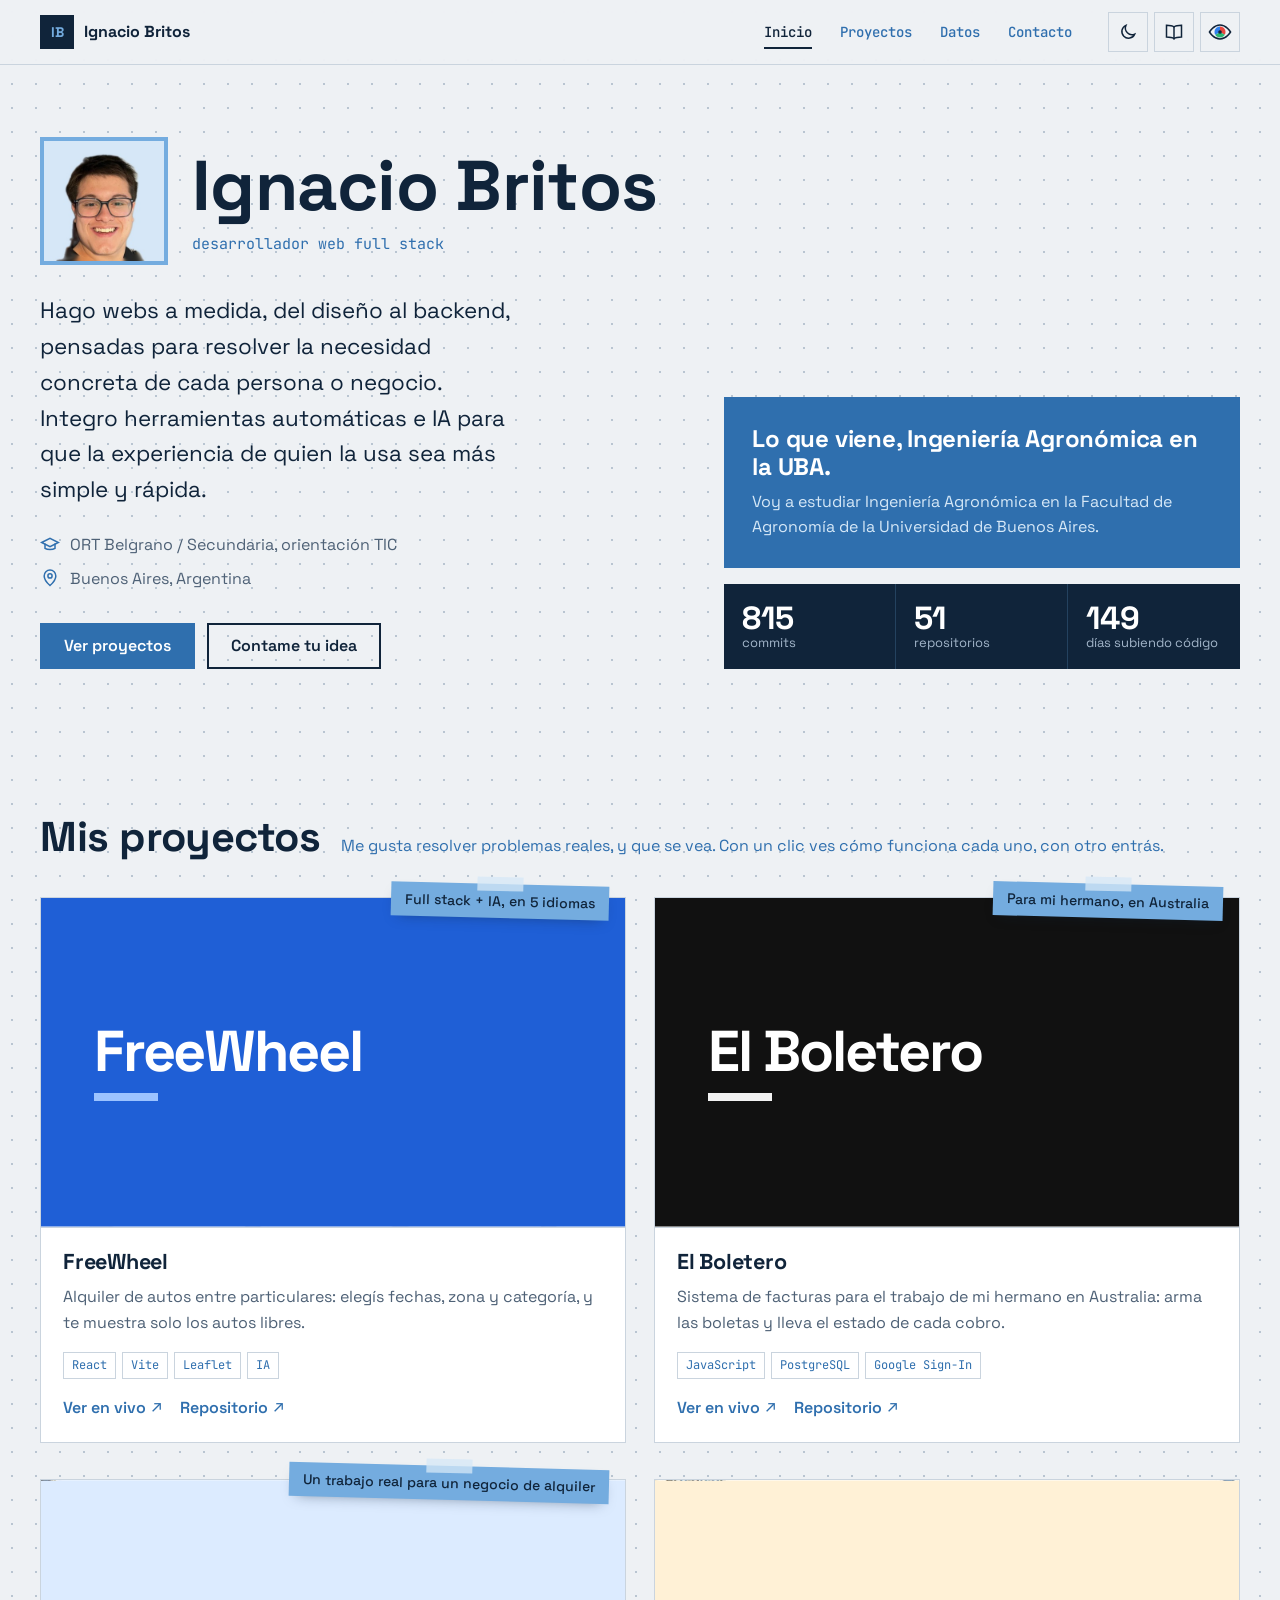
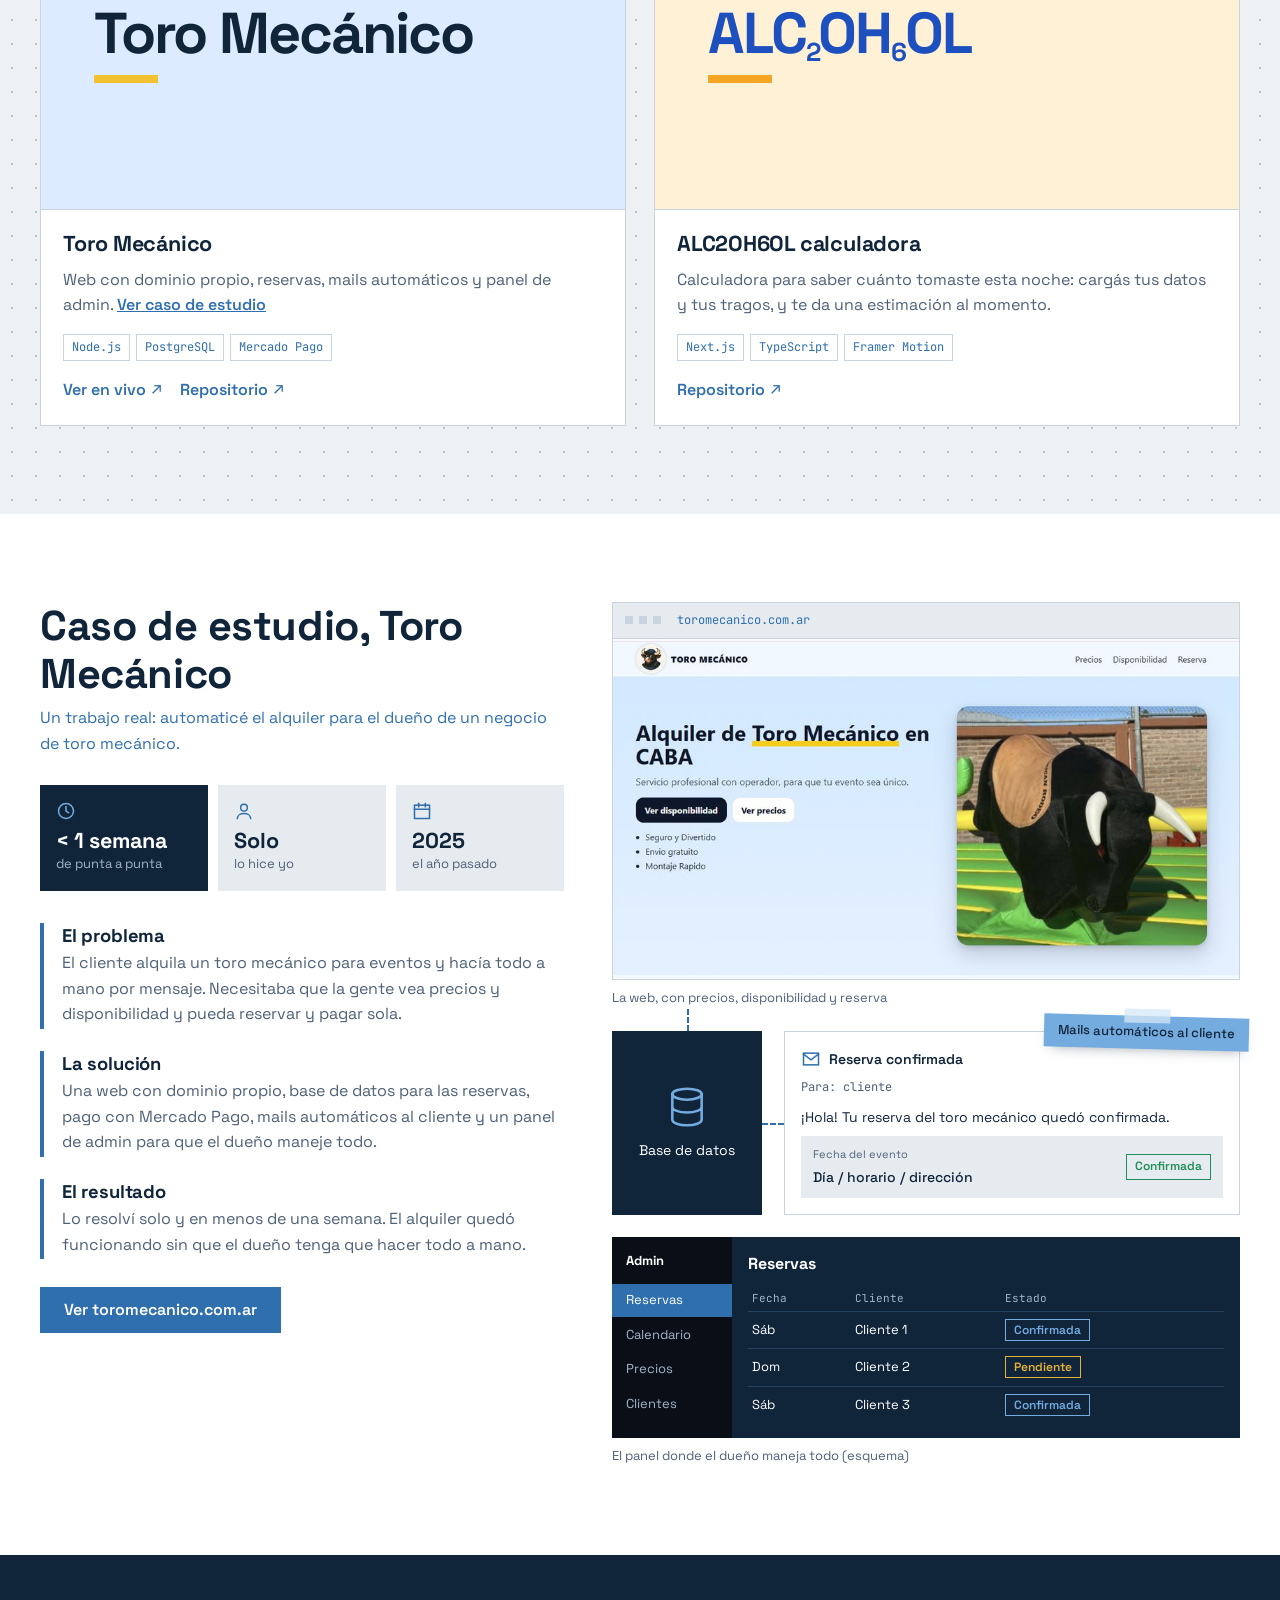
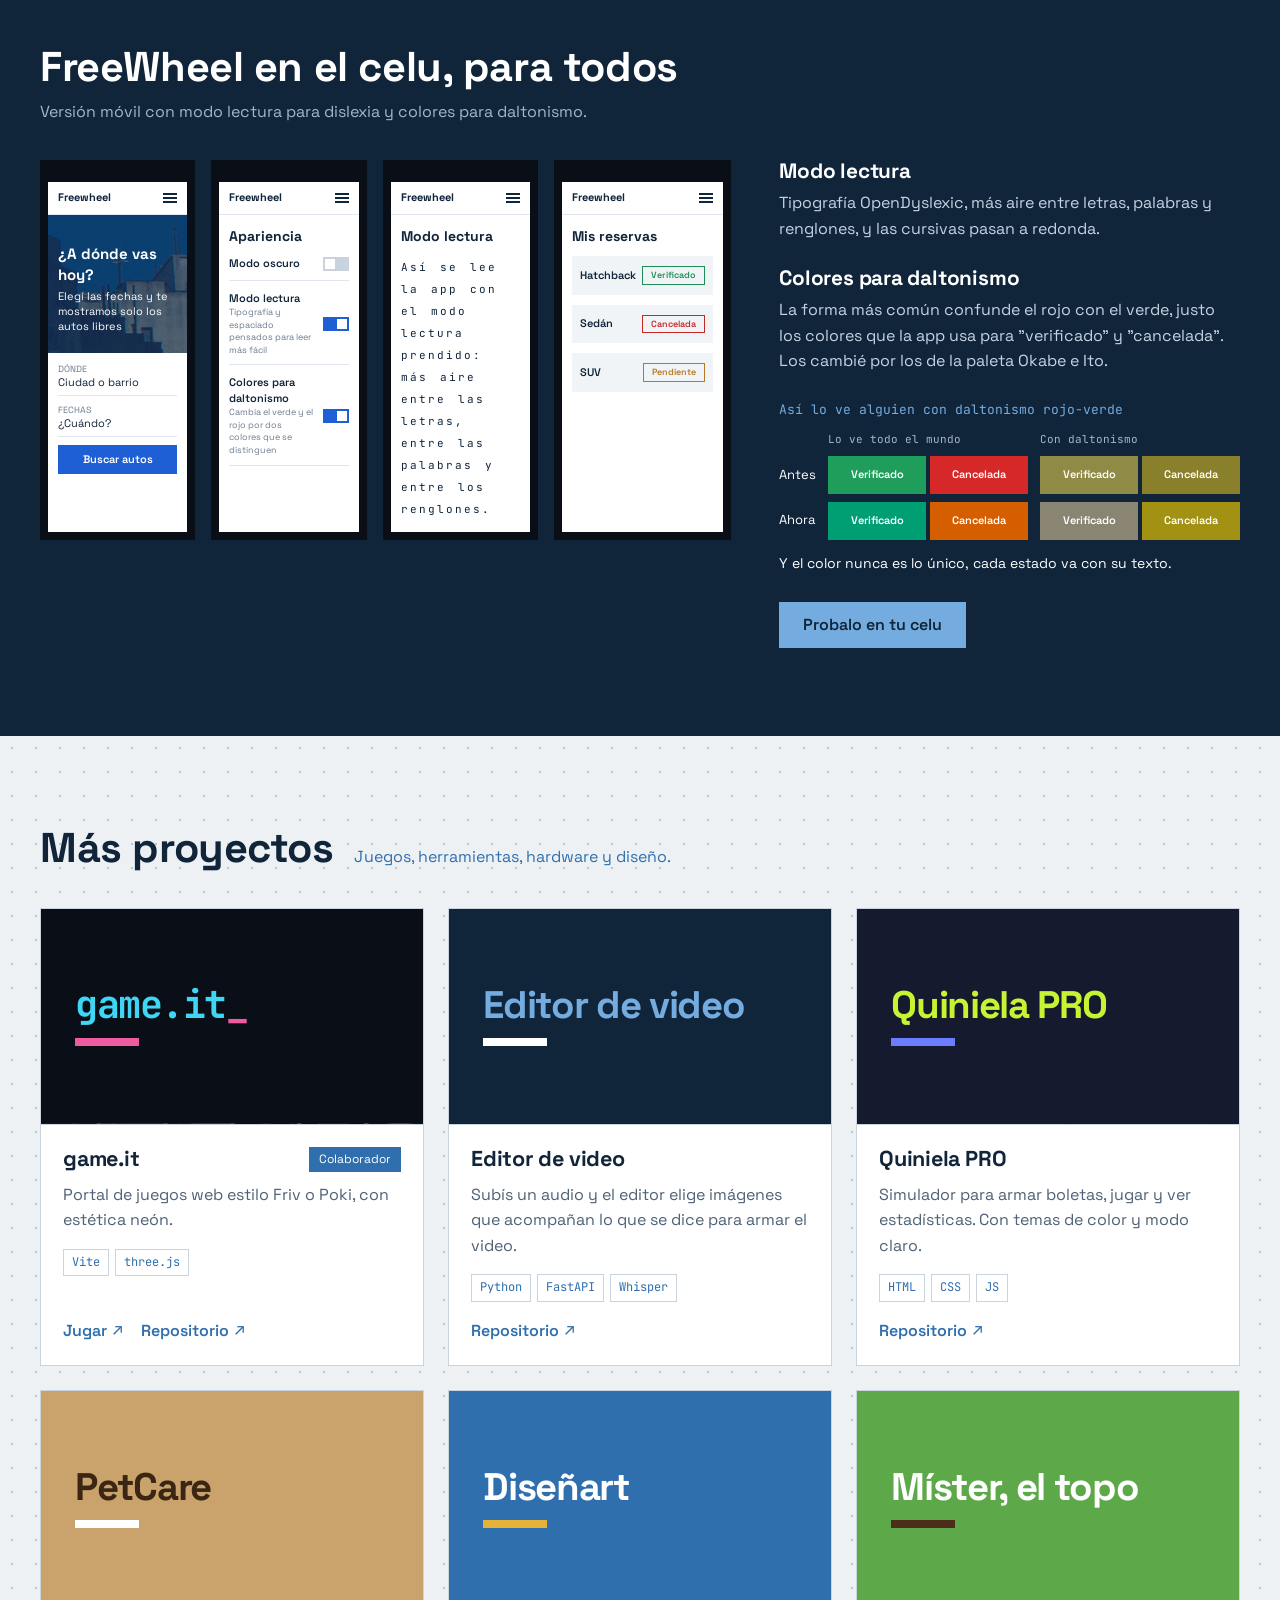
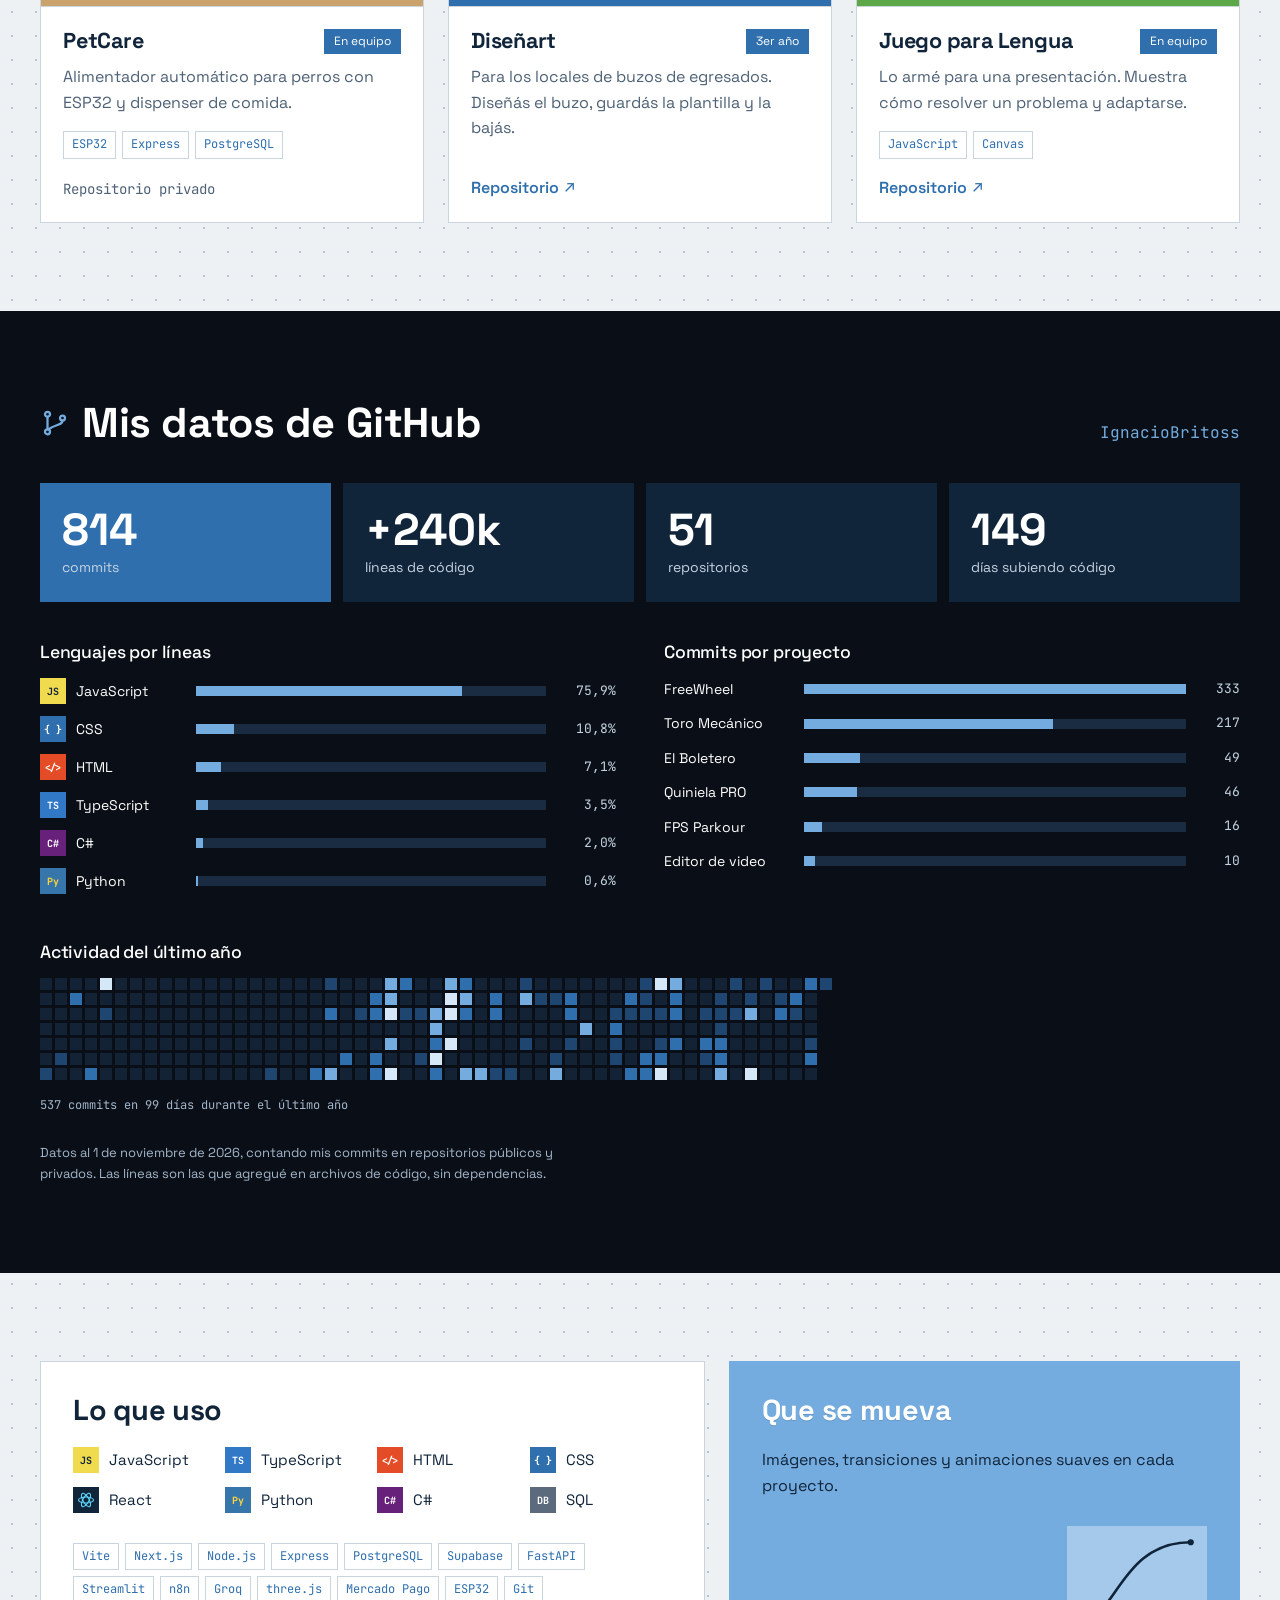
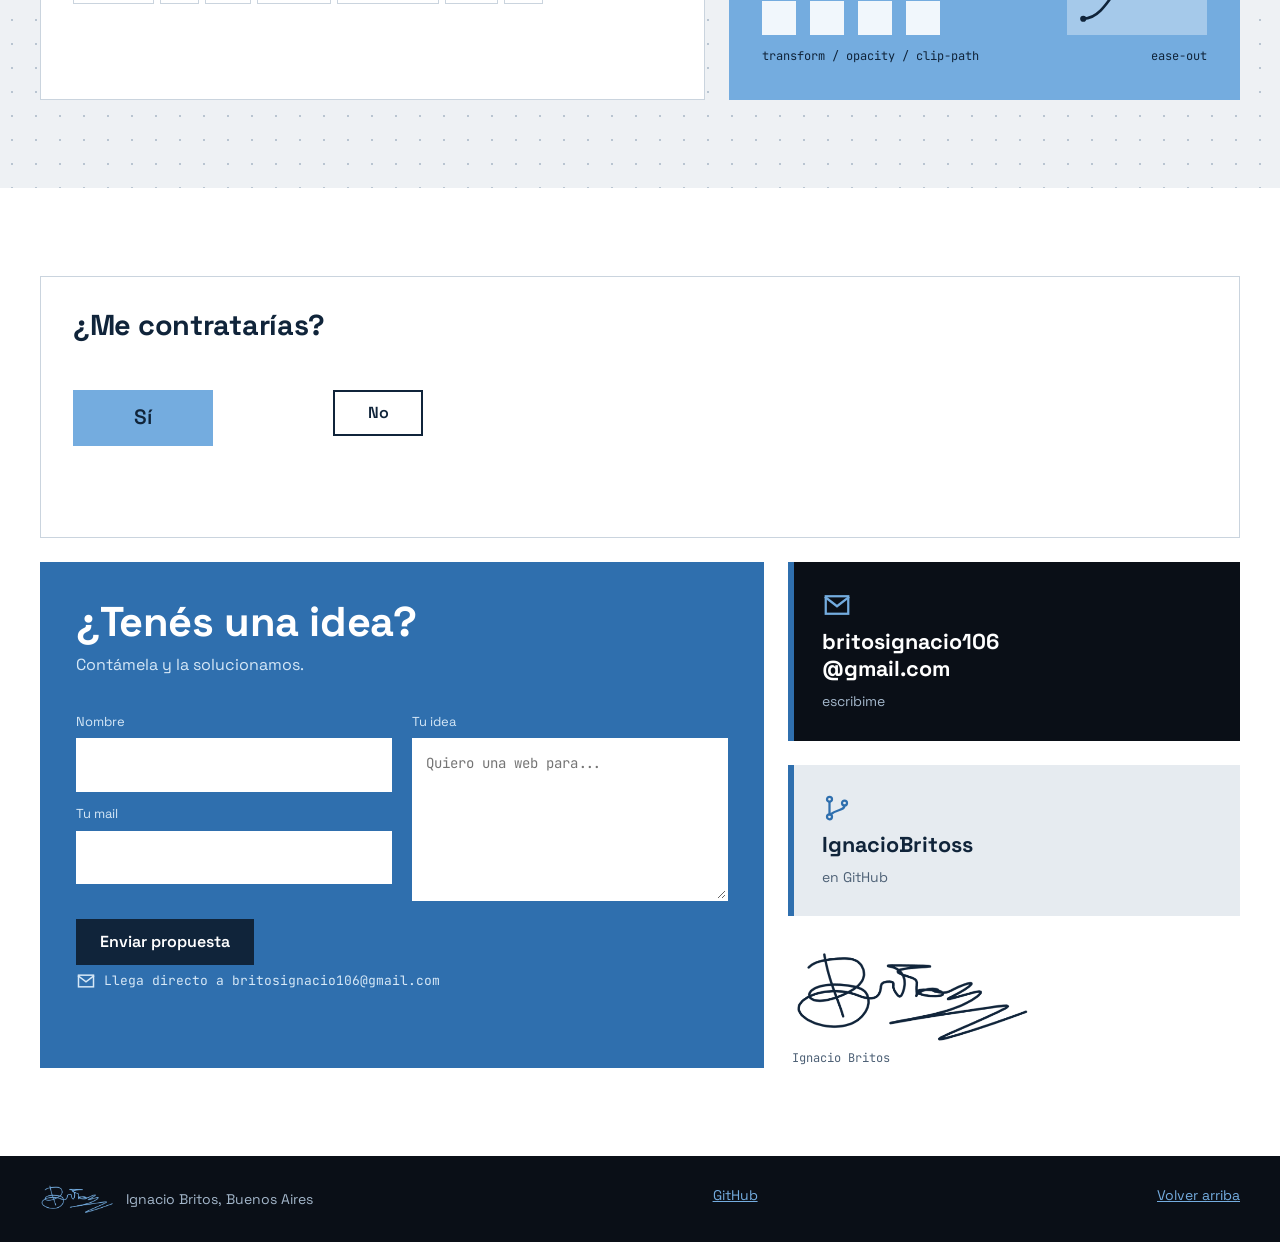
==== index.html @ fa7c519a "Proyectos con clic para ver cómo funcionan, firma, foto recortada y textos nuevos" ====
<!doctype html>
<html lang="es" class="no-js">
<head>
  <meta charset="utf-8">
  <meta name="viewport" content="width=device-width, initial-scale=1">
  <title>Ignacio Britos | Desarrollador web</title>
  <meta name="description" content="Portafolio de Ignacio Britos. Hago webs a medida, del diseño al backend, con herramientas automáticas e IA.">
  <meta name="theme-color" content="#10243A">
  <link rel="icon" href="assets/favicon.svg" type="image/svg+xml">
  <link rel="preconnect" href="https://fonts.googleapis.com">
  <link rel="preconnect" href="https://fonts.gstatic.com" crossorigin>
  <link href="https://fonts.googleapis.com/css2?family=Space+Grotesk:wght@400;500;600;700&family=JetBrains+Mono:wght@400;500;700&family=Atkinson+Hyperlegible:wght@400;700&display=swap" rel="stylesheet">
  <link rel="stylesheet" href="styles.css">
  <script>
    // Aplica las preferencias guardadas antes de pintar, así no hay parpadeo
    (function () {
      var d = document.documentElement;
      d.classList.remove('no-js');
      try {
        var p = JSON.parse(localStorage.getItem('ib-prefs') || '{}');
        if (p.theme) d.dataset.theme = p.theme;
        if (p.reading) d.dataset.reading = 'on';
        if (p.cvd) d.dataset.cvd = 'on';
      } catch (e) {}
      try {
        var reduce = window.matchMedia('(prefers-reduced-motion: reduce)').matches;
        if (!reduce && !sessionStorage.getItem('ib-intro')) d.classList.add('intro');
      } catch (e) {}
    })();
  </script>
</head>
<body>
  <!-- Pantalla de carga: solo la primera vez que se entra en la sesión -->
  <div class="loader" aria-hidden="true">
    <div class="loader__mark"><span>I</span><span>B</span></div>
    <div class="loader__bar"><i></i></div>
    <p class="loader__txt mono">cargando proyectos</p>
  </div>
  <div class="progress" aria-hidden="true"><i id="progress"></i></div>

  <a class="skip" href="#proyectos">Saltar a los proyectos</a>

  <header class="topbar">
    <div class="wrap topbar__in">
      <a class="brand" href="#inicio" aria-label="Ignacio Britos, inicio">
        <span class="brand__mark" aria-hidden="true">IB</span>
        <span class="brand__name">Ignacio Britos</span>
      </a>
      <nav class="nav" aria-label="Secciones">
        <a href="#inicio">Inicio</a>
        <a href="#proyectos">Proyectos</a>
        <a href="#datos">Datos</a>
        <a href="#contacto">Contacto</a>
      </nav>
      <div class="a11y" role="group" aria-label="Accesibilidad">
        <button class="a11y__btn" id="btn-theme" type="button" aria-pressed="false" data-tip="Modo oscuro">
          <svg class="i-moon" viewBox="0 0 24 24" aria-hidden="true"><path d="M20 14.5A8 8 0 0 1 9.5 4a8 8 0 1 0 10.5 10.5z"/></svg>
          <svg class="i-sun" viewBox="0 0 24 24" aria-hidden="true"><circle cx="12" cy="12" r="4"/><path d="M12 2v3M12 19v3M2 12h3M19 12h3M4.9 4.9l2.1 2.1M17 17l2.1 2.1M4.9 19.1L7 17M17 7l2.1-2.1"/></svg>
          <span class="sr">Modo oscuro</span>
        </button>
        <button class="a11y__btn" id="btn-reading" type="button" aria-pressed="false" data-tip="Modo lectura">
          <svg viewBox="0 0 24 24" aria-hidden="true"><path d="M12 6c-2-1.5-5-2-9-2v14c4 0 7 .5 9 2 2-1.5 5-2 9-2V4c-4 0-7 .5-9 2z"/><path d="M12 6v14"/></svg>
          <span class="sr">Modo lectura</span>
        </button>
        <button class="a11y__btn a11y__btn--cvd" id="btn-cvd" type="button" aria-pressed="false" data-tip="Colores para daltonismo">
          <svg class="i-cvd" viewBox="0 0 24 24" aria-hidden="true">
            <path class="i-cvd__eye" d="M1.5 12S5.5 5 12 5s10.5 7 10.5 7-4 7-10.5 7S1.5 12 1.5 12z"/>
            <path class="i-cvd__r" d="M12 12V6.5a5.5 5.5 0 0 1 4.76 8.25z"/>
            <path class="i-cvd__g" d="M12 12l4.76 2.75A5.5 5.5 0 0 1 7.24 14.75z"/>
            <path class="i-cvd__b" d="M12 12L7.24 14.75A5.5 5.5 0 0 1 12 6.5z"/>
            <circle class="i-cvd__pupil" cx="12" cy="12" r="1.8"/>
          </svg>
          <span class="sr">Colores para daltonismo</span>
        </button>
      </div>
      <button class="menu" id="btn-menu" type="button" aria-expanded="false" aria-controls="mobile-nav">
        <span></span><span></span><span></span><span class="sr">Menú</span>
      </button>
    </div>
    <nav class="mobile-nav" id="mobile-nav" aria-label="Secciones" hidden>
      <a href="#inicio">Inicio</a>
      <a href="#proyectos">Proyectos</a>
      <a href="#datos">Datos</a>
      <a href="#contacto">Contacto</a>
    </nav>
  </header>

  <main>
    <!-- ============ INICIO ============ -->
    <section class="hero" id="inicio">
      <div class="wrap hero__grid">
        <div class="hero__main">
          <div class="hero__id">
            <img class="hero__photo" src="assets/img/ignacio.jpg" alt="Foto de Ignacio Britos" width="300" height="300">
            <div>
              <h1 class="hero__name" data-split>Ignacio Britos</h1>
              <p class="hero__role mono">desarrollador web full stack</p>
            </div>
          </div>
          <p class="hero__lead reveal">Hago webs a medida, del diseño al backend, pensadas para resolver la necesidad concreta de cada persona o negocio. Integro herramientas automáticas e IA para que la experiencia de quien la usa sea más simple y rápida.</p>
          <ul class="hero__meta reveal">
            <li>
              <svg viewBox="0 0 24 24" aria-hidden="true"><path d="M2 9l10-5 10 5-10 5z"/><path d="M6 11v5c3 2 9 2 12 0v-5"/></svg>
              ORT Belgrano / Secundaria, orientación TIC
            </li>
            <li>
              <svg viewBox="0 0 24 24" aria-hidden="true"><path d="M12 21s-7-6.2-7-11.5A7 7 0 0 1 19 9.5C19 14.8 12 21 12 21z"/><circle cx="12" cy="9.5" r="2.5"/></svg>
              Buenos Aires, Argentina
            </li>
          </ul>
          <div class="hero__cta reveal">
            <a class="btn btn--primary" href="#proyectos">Ver proyectos</a>
            <a class="btn btn--ghost" href="#contacto">Contame tu idea</a>
          </div>
        </div>

        <aside class="hero__side">
          <div class="next reveal" data-from="right">
            <h2 class="next__title">Lo que viene, Ingeniería Agronómica en la UBA.</h2>
            <p>Voy a estudiar Ingeniería Agronómica en la Facultad de Agronomía de la Universidad de Buenos Aires.</p>
          </div>
          <div class="hero__stats reveal" data-from="right">
            <div><strong data-count="815">815</strong><span>commits</span></div>
            <div><strong data-count="51">51</strong><span>repositorios</span></div>
            <div><strong data-count="149">149</strong><span>días subiendo código</span></div>
          </div>
        </aside>
      </div>
    </section>

    <!-- ============ PROYECTOS ============ -->
    <section class="section" id="proyectos">
      <div class="wrap">
        <div class="section__head reveal">
          <h2>Mis proyectos</h2>
          <p>Me gusta resolver problemas reales, y que se vea. Con un clic ves cómo funciona cada uno, con otro entrás.</p>
        </div>

        <div class="featured" data-stagger>
          <article class="proj proj--feature reveal" style="--c-bg:#1F5FD6;--c-fg:#FFFFFF;--c-ac:#9CC3FF">
            <a class="proj__media" href="https://freewheel-5a.vercel.app" target="_blank" rel="noopener" aria-label="Abrir FreeWheel en vivo">
              <div class="proj__frame">
                <div class="proj__cover"><b class="proj__name">FreeWheel</b><i class="proj__line"></i></div>
                <img class="proj__shot" src="assets/img/freewheel.jpg" alt="" loading="lazy" width="665" height="375">
              </div>
              <div class="proj__more"><div class="proj__more-in">
                <b>Cómo funciona</b>
                <p>Una persona publica su auto y otra lo reserva, sin agencia en el medio. Tiene mapa, chat y un servicio de IA propio que ayuda a cargar el auto, revisa las fotos y transcribe notas de voz. Está en 5 idiomas.</p>
              </div></div>
            </a>
            <span class="note">Full stack + IA, en 5 idiomas</span>
            <div class="proj__body">
              <h3>FreeWheel</h3>
              <p>Alquiler de autos entre particulares: elegís fechas, zona y categoría, y te muestra solo los autos libres.</p>
              <ul class="tags"><li>React</li><li>Vite</li><li>Leaflet</li><li>IA</li></ul>
              <div class="proj__links">
                <a href="https://freewheel-5a.vercel.app" target="_blank" rel="noopener">Ver en vivo</a>
                <a href="https://github.com/IgnacioBritoss/Fw" target="_blank" rel="noopener">Repositorio</a>
              </div>
            </div>
          </article>

          <article class="proj proj--feature reveal" style="--c-bg:#111111;--c-fg:#FFFFFF;--c-ac:#F2F2F2">
            <a class="proj__media" href="https://boletero-wine.vercel.app" target="_blank" rel="noopener" aria-label="Abrir El Boletero en vivo">
              <div class="proj__frame">
                <div class="proj__cover"><b class="proj__name">El Boletero</b><i class="proj__line"></i></div>
                <img class="proj__shot" src="assets/img/el-boletero.jpg" alt="" loading="lazy" width="665" height="375">
              </div>
              <div class="proj__more"><div class="proj__more-in">
                <b>Cómo funciona</b>
                <p>Entrás con tu cuenta de Google y ves solo tus boletas. Cargás cliente, fecha y total, y el panel suma lo cobrado, lo pendiente y lo vencido. Tiene un backend propio sobre una base de datos PostgreSQL.</p>
              </div></div>
            </a>
            <span class="note">Para mi hermano, en Australia</span>
            <div class="proj__body">
              <h3>El Boletero</h3>
              <p>Sistema de facturas para el trabajo de mi hermano en Australia: arma las boletas y lleva el estado de cada cobro.</p>
              <ul class="tags"><li>JavaScript</li><li>PostgreSQL</li><li>Google Sign-In</li></ul>
              <div class="proj__links">
                <a href="https://boletero-wine.vercel.app" target="_blank" rel="noopener">Ver en vivo</a>
                <a href="https://github.com/IgnacioBritoss/boletero" target="_blank" rel="noopener">Repositorio</a>
              </div>
            </div>
          </article>

          <article class="proj proj--feature reveal" style="--c-bg:#DCEBFF;--c-fg:#10243A;--c-ac:#F2C230">
            <a class="proj__media" href="https://github.com/IgnacioBritoss/toro-mecanico" target="_blank" rel="noopener" aria-label="Abrir el repositorio del Toro Mecánico">
              <div class="proj__frame">
                <div class="proj__cover"><b class="proj__name">Toro Mecánico</b><i class="proj__line"></i></div>
                <img class="proj__shot" src="assets/img/toro-mecanico.jpg" alt="" loading="lazy" width="665" height="375">
              </div>
              <div class="proj__more"><div class="proj__more-in">
                <b>Cómo funciona</b>
                <p>El cliente ve precios y días libres, reserva y paga con Mercado Pago. Le llega un mail automático y el dueño maneja todo desde un panel con login en dos pasos.</p>
              </div></div>
            </a>
            <span class="note">Un trabajo real para un negocio de alquiler</span>
            <div class="proj__body">
              <h3>Toro Mecánico</h3>
              <p>Web con dominio propio, reservas, mails automáticos y panel de admin. <a class="link" href="#caso-toro">Ver caso de estudio</a></p>
              <ul class="tags"><li>Node.js</li><li>PostgreSQL</li><li>Mercado Pago</li></ul>
              <div class="proj__links">
                <a href="https://toromecanico.com.ar" target="_blank" rel="noopener">Ver en vivo</a>
                <a href="https://github.com/IgnacioBritoss/toro-mecanico" target="_blank" rel="noopener">Repositorio</a>
              </div>
            </div>
          </article>

          <article class="proj proj--feature reveal" style="--c-bg:#FFF1D6;--c-fg:#1E4FBF;--c-ac:#F5A524">
            <a class="proj__media" href="https://github.com/IgnacioBritoss/tp-quimica" target="_blank" rel="noopener" aria-label="Abrir el repositorio de ALC2OH6OL">
              <div class="proj__frame">
                <div class="proj__cover"><b class="proj__name">ALC<sub>2</sub>OH<sub>6</sub>OL</b><i class="proj__line"></i></div>
                <img class="proj__shot" src="assets/img/alc2oh6ol.jpg" alt="" loading="lazy" width="665" height="375">
              </div>
              <div class="proj__more"><div class="proj__more-in">
                <b>Cómo funciona</b>
                <p>Usa el modelo de Widmark que vimos en Química: suma el alcohol de cada trago, calcula el pico según peso, sexo y tipo de cuerpo, y cuánto falta para poder manejar según los límites de Argentina.</p>
              </div></div>
            </a>
            <div class="proj__body">
              <h3>ALC2OH6OL calculadora</h3>
              <p>Calculadora para saber cuánto tomaste esta noche: cargás tus datos y tus tragos, y te da una estimación al momento.</p>
              <ul class="tags"><li>Next.js</li><li>TypeScript</li><li>Framer Motion</li></ul>
              <div class="proj__links">
                <a href="https://github.com/IgnacioBritoss/tp-quimica" target="_blank" rel="noopener">Repositorio</a>
              </div>
            </div>
          </article>
        </div>
      </div>
    </section>

    <!-- ============ CASO DE ESTUDIO ============ -->
    <section class="section section--white" id="caso-toro">
      <div class="wrap">
        <div class="case">
          <div class="case__text">
            <h2 class="reveal">Caso de estudio, Toro Mecánico</h2>
            <p class="case__sub reveal">Un trabajo real: automaticé el alquiler para el dueño de un negocio de toro mecánico.</p>
            <div class="case__facts" data-stagger>
              <div class="fact fact--dark reveal">
                <svg viewBox="0 0 24 24" aria-hidden="true"><circle cx="12" cy="12" r="9"/><path d="M12 7v5l3 2"/></svg>
                <strong>&lt; 1 semana</strong><span>de punta a punta</span>
              </div>
              <div class="fact reveal">
                <svg viewBox="0 0 24 24" aria-hidden="true"><circle cx="12" cy="8" r="4"/><path d="M4 21c0-4 4-6 8-6s8 2 8 6"/></svg>
                <strong>Solo</strong><span>lo hice yo</span>
              </div>
              <div class="fact reveal">
                <svg viewBox="0 0 24 24" aria-hidden="true"><rect x="3" y="5" width="18" height="16"/><path d="M3 10h18M8 3v4M16 3v4"/></svg>
                <strong>2025</strong><span>el año pasado</span>
              </div>
            </div>
            <ol class="steps" data-stagger>
              <li class="reveal"><h3>El problema</h3><p>El cliente alquila un toro mecánico para eventos y hacía todo a mano por mensaje. Necesitaba que la gente vea precios y disponibilidad y pueda reservar y pagar sola.</p></li>
              <li class="reveal"><h3>La solución</h3><p>Una web con dominio propio, base de datos para las reservas, pago con Mercado Pago, mails automáticos al cliente y un panel de admin para que el dueño maneje todo.</p></li>
              <li class="reveal"><h3>El resultado</h3><p>Lo resolví solo y en menos de una semana. El alquiler quedó funcionando sin que el dueño tenga que hacer todo a mano.</p></li>
            </ol>
            <a class="btn btn--primary case__cta reveal" href="https://toromecanico.com.ar" target="_blank" rel="noopener">Ver toromecanico.com.ar</a>
          </div>

          <div class="flow" aria-label="Cómo funciona el sistema">
            <figure class="flow__web reveal" data-from="right">
              <div class="browser">
                <div class="browser__bar"><i></i><i></i><i></i><span class="mono">toromecanico.com.ar</span></div>
                <img src="assets/img/toro-web.jpg" alt="Web del Toro Mecánico con precios, disponibilidad y reserva" loading="lazy" width="896" height="487">
              </div>
              <figcaption>La web, con precios, disponibilidad y reserva</figcaption>
            </figure>

            <div class="flow__row reveal" data-from="right">
              <div class="flow__db">
                <svg viewBox="0 0 24 24" aria-hidden="true"><ellipse cx="12" cy="5" rx="8" ry="3"/><path d="M4 5v14c0 1.7 3.6 3 8 3s8-1.3 8-3V5M4 12c0 1.7 3.6 3 8 3s8-1.3 8-3"/></svg>
                <span>Base de datos</span>
              </div>
              <div class="flow__mail">
                <div class="mail__head">
                  <svg viewBox="0 0 24 24" aria-hidden="true"><rect x="3" y="5" width="18" height="14"/><path d="M3 6l9 7 9-7"/></svg>
                  Reserva confirmada
                </div>
                <p class="mono mail__to">Para: cliente</p>
                <p>¡Hola! Tu reserva del toro mecánico quedó confirmada.</p>
                <div class="mail__box"><span>Fecha del evento</span><b>Día / horario / dirección</b><em class="status status--ok">Confirmada</em></div>
                <span class="note note--sm">Mails automáticos al cliente</span>
              </div>
            </div>

            <figure class="admin reveal" data-from="right">
              <div class="admin__side">
                <b>Admin</b>
                <span class="is-active">Reservas</span><span>Calendario</span><span>Precios</span><span>Clientes</span>
              </div>
              <div class="admin__main">
                <b>Reservas</b>
                <table>
                  <thead><tr><th>Fecha</th><th>Cliente</th><th>Estado</th></tr></thead>
                  <tbody>
                    <tr><td>Sáb</td><td>Cliente 1</td><td><em class="status status--ok">Confirmada</em></td></tr>
                    <tr><td>Dom</td><td>Cliente 2</td><td><em class="status status--wait">Pendiente</em></td></tr>
                    <tr><td>Sáb</td><td>Cliente 3</td><td><em class="status status--ok">Confirmada</em></td></tr>
                  </tbody>
                </table>
              </div>
              <figcaption>El panel donde el dueño maneja todo (esquema)</figcaption>
            </figure>
          </div>
        </div>
      </div>
    </section>

    <!-- ============ FREEWHEEL EN EL CELU ============ -->
    <section class="section section--navy" id="freewheel-movil">
      <div class="wrap">
        <div class="section__head section__head--light reveal">
          <h2>FreeWheel en el celu, para todos</h2>
          <p>Versión móvil con modo lectura para dislexia y colores para daltonismo.</p>
        </div>
        <div class="mobile">
          <div class="phones" data-stagger>
            <div class="phone reveal">
              <div class="phone__bar"><b>Freewheel</b><i></i></div>
              <div class="phone__hero" style="background-image:url(assets/img/freewheel-hero.jpg)">
                <b>¿A dónde vas hoy?</b><span>Elegí las fechas y te mostramos solo los autos libres</span>
              </div>
              <div class="phone__form">
                <label>Dónde<span>Ciudad o barrio</span></label>
                <label>Fechas<span>¿Cuándo?</span></label>
                <div class="phone__btn">Buscar autos</div>
              </div>
            </div>
            <div class="phone reveal">
              <div class="phone__bar"><b>Freewheel</b><i></i></div>
              <div class="phone__pad">
                <b class="phone__h">Apariencia</b>
                <div class="toggle-row"><span>Modo oscuro</span><i class="sw"></i></div>
                <div class="toggle-row"><span>Modo lectura<small>Tipografía y espaciado pensados para leer más fácil</small></span><i class="sw sw--on"></i></div>
                <div class="toggle-row"><span>Colores para daltonismo<small>Cambia el verde y el rojo por dos colores que se distinguen</small></span><i class="sw sw--on"></i></div>
              </div>
            </div>
            <div class="phone phone--read reveal">
              <div class="phone__bar"><b>Freewheel</b><i></i></div>
              <div class="phone__pad">
                <b class="phone__h">Modo lectura</b>
                <p>Así se lee la app con el modo lectura prendido: más aire entre las letras, entre las palabras y entre los renglones.</p>
              </div>
            </div>
            <div class="phone reveal">
              <div class="phone__bar"><b>Freewheel</b><i></i></div>
              <div class="phone__pad">
                <b class="phone__h">Mis reservas</b>
                <div class="res"><span>Hatchback</span><em class="status status--ok">Verificado</em></div>
                <div class="res"><span>Sedán</span><em class="status status--bad">Cancelada</em></div>
                <div class="res"><span>SUV</span><em class="status status--wait">Pendiente</em></div>
              </div>
            </div>
          </div>

          <div class="mobile__text reveal" data-from="right">
            <h3>Modo lectura</h3>
            <p>Tipografía OpenDyslexic, más aire entre letras, palabras y renglones, y las cursivas pasan a redonda.</p>
            <h3>Colores para daltonismo</h3>
            <p>La forma más común confunde el rojo con el verde, justo los colores que la app usa para "verificado" y "cancelada". Los cambié por los de la paleta Okabe e Ito.</p>

            <div class="cvd" aria-label="Comparación de colores">
              <p class="mono cvd__cap">Así lo ve alguien con daltonismo rojo-verde</p>
              <div class="cvd__grid">
                <span></span><span class="mono">Lo ve todo el mundo</span><span class="mono">Con daltonismo</span>
                <span>Antes</span>
                <div class="cvd__pair"><i style="background:#1E9E5A">Verificado</i><i style="background:#D62828">Cancelada</i></div>
                <div class="cvd__pair"><i style="background:#8F8A45">Verificado</i><i style="background:#8A7F2A">Cancelada</i></div>
                <span>Ahora</span>
                <div class="cvd__pair"><i style="background:#009E73">Verificado</i><i style="background:#D55E00">Cancelada</i></div>
                <div class="cvd__pair"><i style="background:#8A8573">Verificado</i><i style="background:#A39114">Cancelada</i></div>
              </div>
              <p class="cvd__foot">Y el color nunca es lo único, cada estado va con su texto.</p>
            </div>
            <a class="btn btn--sky" href="https://freewheel-5a.vercel.app" target="_blank" rel="noopener">Probalo en tu celu</a>
          </div>
        </div>
      </div>
    </section>

    <!-- ============ MÁS PROYECTOS ============ -->
    <section class="section" id="mas-proyectos">
      <div class="wrap">
        <div class="section__head reveal">
          <h2>Más proyectos</h2>
          <p>Juegos, herramientas, hardware y diseño.</p>
        </div>
        <div class="more" data-stagger>
          <article class="proj reveal" style="--c-bg:#0A0F17;--c-fg:#3FD5F5;--c-ac:#F05AA0">
            <a class="proj__media" href="https://game-it-63r9.onrender.com" target="_blank" rel="noopener" aria-label="Abrir game.it">
              <div class="proj__frame">
                <div class="proj__cover proj__cover--mono"><b class="proj__name">game.it<span class="caret">_</span></b><i class="proj__line"></i></div>
                <img class="proj__shot" src="assets/img/game-it.jpg" alt="" loading="lazy" width="1000" height="562">
              </div>
              <div class="proj__more"><div class="proj__more-in">
                <b>Cómo funciona</b>
                <p>Más de 70 juegos livianos con estética neón, desafíos nuevos cada día y modo online con un servidor propio.</p>
              </div></div>
            </a>
            <div class="proj__body">
              <div class="proj__title"><h3>game.it</h3><span class="badge">Colaborador</span></div>
              <p>Portal de juegos web estilo Friv o Poki, con estética neón.</p>
              <ul class="tags"><li>Vite</li><li>three.js</li></ul>
              <div class="proj__links">
                <a href="https://game-it-63r9.onrender.com" target="_blank" rel="noopener">Jugar</a>
                <a href="https://github.com/emitejadaa/game.it" target="_blank" rel="noopener">Repositorio</a>
              </div>
            </div>
          </article>

          <article class="proj reveal" style="--c-bg:#10243A;--c-fg:#74ACDF;--c-ac:#FFFFFF">
            <a class="proj__media" href="https://github.com/IgnacioBritoss/editordevideo" target="_blank" rel="noopener" aria-label="Abrir el repositorio del Editor de video">
              <div class="proj__frame">
                <div class="proj__cover"><b class="proj__name">Editor de video</b><i class="proj__line"></i></div>
                <div class="proj__shot proj__shot--draw editor" aria-hidden="true">
                  <span class="mono">audio.mp3</span>
                  <div class="editor__wave"></div>
                  <div class="editor__imgs"><i></i><i></i><i></i><i></i><i></i></div>
                  <div class="editor__foot"><b>Generar video</b><span class="mono">00:42 / 01:30</span></div>
                </div>
              </div>
              <div class="proj__more"><div class="proj__more-in">
                <b>Cómo funciona</b>
                <p>Whisper transcribe el audio, se sacan las palabras clave de cada frase, se busca una imagen para cada una y MoviePy arma el video sincronizado.</p>
              </div></div>
            </a>
            <div class="proj__body">
              <div class="proj__title"><h3>Editor de video</h3></div>
              <p>Subís un audio y el editor elige imágenes que acompañan lo que se dice para armar el video.</p>
              <ul class="tags"><li>Python</li><li>FastAPI</li><li>Whisper</li></ul>
              <div class="proj__links">
                <a href="https://github.com/IgnacioBritoss/editordevideo" target="_blank" rel="noopener">Repositorio</a>
              </div>
            </div>
          </article>

          <article class="proj reveal" style="--c-bg:#151A2E;--c-fg:#C6F432;--c-ac:#6C7CFF">
            <a class="proj__media" href="https://github.com/IgnacioBritoss/tp1-front-ivo-2026" target="_blank" rel="noopener" aria-label="Abrir el repositorio de Quiniela PRO">
              <div class="proj__frame">
                <div class="proj__cover"><b class="proj__name">Quiniela PRO</b><i class="proj__line"></i></div>
                <img class="proj__shot" src="assets/img/quiniela-pro.jpg" alt="" loading="lazy" width="661" height="378">
              </div>
              <div class="proj__more"><div class="proj__more-in">
                <b>Cómo funciona</b>
                <p>Armás la boleta con tus números, simulás el sorteo y ves cuántas veces salió cada número. Podés cambiar el tema de color o pasar a modo claro.</p>
              </div></div>
            </a>
            <div class="proj__body">
              <div class="proj__title"><h3>Quiniela PRO</h3></div>
              <p>Simulador para armar boletas, jugar y ver estadísticas. Con temas de color y modo claro.</p>
              <ul class="tags"><li>HTML</li><li>CSS</li><li>JS</li></ul>
              <div class="proj__links">
                <a href="https://github.com/IgnacioBritoss/tp1-front-ivo-2026" target="_blank" rel="noopener">Repositorio</a>
              </div>
            </div>
          </article>

          <article class="proj proj--private reveal" style="--c-bg:#C9A36B;--c-fg:#3B2614;--c-ac:#FFFFFF">
            <div class="proj__media" tabindex="0" aria-label="PetCare, ver cómo funciona">
              <div class="proj__frame">
                <div class="proj__cover"><b class="proj__name">PetCare</b><i class="proj__line"></i></div>
                <img class="proj__shot" src="assets/img/petcare.jpg" alt="" loading="lazy" width="661" height="378">
              </div>
              <div class="proj__more"><div class="proj__more-in">
                <b>Cómo funciona</b>
                <p>Una API guarda las mascotas, los horarios y los planes de comida. El ESP32 consulta los horarios y activa el dispenser, con la ración calculada según el perro.</p>
              </div></div>
            </div>
            <div class="proj__body">
              <div class="proj__title"><h3>PetCare</h3><span class="badge">En equipo</span></div>
              <p>Alimentador automático para perros con ESP32 y dispenser de comida.</p>
              <ul class="tags"><li>ESP32</li><li>Express</li><li>PostgreSQL</li></ul>
              <div class="proj__links">
                <span class="proj__private">Repositorio privado</span>
              </div>
            </div>
          </article>

          <article class="proj reveal" style="--c-bg:#2F6FAE;--c-fg:#FFFFFF;--c-ac:#E6B33A">
            <a class="proj__media" href="https://github.com/IgnacioBritoss/dise-art-tic" target="_blank" rel="noopener" aria-label="Abrir el repositorio de Diseñart">
              <div class="proj__frame">
                <div class="proj__cover"><b class="proj__name">Diseñart</b><i class="proj__line"></i></div>
                <div class="proj__shot proj__shot--draw disenart" aria-hidden="true">
                  <div class="disenart__top"><b>Diseñart</b><span>Buzos de egresados</span></div>
                  <div class="disenart__body">
                    <div class="disenart__swatches"><i style="background:#2F6FAE"></i><i style="background:#10243A"></i><i style="background:#C0392B"></i><i style="background:#2E8B57"></i><i style="background:#E6B33A"></i></div>
                    <svg class="disenart__hoodie" viewBox="0 0 120 110"><path d="M40 8c4 10 36 10 40 0l24 12 14 40-16 6-6-18v62H24V48l-6 18-16-6L16 20z"/><text x="60" y="58" text-anchor="middle">PROMO</text><text x="60" y="74" text-anchor="middle" class="y">2026</text></svg>
                    <div class="disenart__actions"><b>Guardar plantilla</b><span>Descargar</span><small>Frente</small><small>Espalda</small><small>Mangas</small></div>
                  </div>
                </div>
              </div>
              <div class="proj__more"><div class="proj__more-in">
                <b>Cómo funciona</b>
                <p>Elegís colores para cada parte del buzo, le ponés el texto de tu promo, guardás la plantilla y la descargás para mandarla al local.</p>
              </div></div>
            </a>
            <div class="proj__body">
              <div class="proj__title"><h3>Diseñart</h3><span class="badge">3er año</span></div>
              <p>Para los locales de buzos de egresados. Diseñás el buzo, guardás la plantilla y la bajás.</p>
              <div class="proj__links">
                <a href="https://github.com/IgnacioBritoss/dise-art-tic" target="_blank" rel="noopener">Repositorio</a>
              </div>
            </div>
          </article>

          <article class="proj reveal" style="--c-bg:#5DA94A;--c-fg:#FFFFFF;--c-ac:#4A2E1A">
            <a class="proj__media" href="https://github.com/IgnacioBritoss/misterenzo" target="_blank" rel="noopener" aria-label="Abrir el repositorio de Míster, el topo">
              <div class="proj__frame">
                <div class="proj__cover"><b class="proj__name">Míster, el topo</b><i class="proj__line"></i></div>
                <img class="proj__shot" src="assets/img/juego-lengua.jpg" alt="" loading="lazy" width="784" height="457">
              </div>
              <div class="proj__more"><div class="proj__more-in">
                <b>Cómo funciona</b>
                <p>Basado en Kentukis de Samanta Schweblin. Sos un kentuki topo y en 5 días cumplís tareas, esquivás las trampas de Luca y llegás al cargador antes de quedarte sin batería.</p>
              </div></div>
            </a>
            <div class="proj__body">
              <div class="proj__title"><h3>Juego para Lengua</h3><span class="badge">En equipo</span></div>
              <p>Lo armé para una presentación. Muestra cómo resolver un problema y adaptarse.</p>
              <ul class="tags"><li>JavaScript</li><li>Canvas</li></ul>
              <div class="proj__links">
                <a href="https://github.com/IgnacioBritoss/misterenzo" target="_blank" rel="noopener">Repositorio</a>
              </div>
            </div>
          </article>
        </div>
      </div>
    </section>

    <!-- ============ DATOS ============ -->
    <section class="section section--ink" id="datos">
      <div class="wrap">
        <div class="section__head section__head--light reveal">
          <h2>
            <svg viewBox="0 0 24 24" aria-hidden="true"><circle cx="6" cy="5" r="2"/><circle cx="6" cy="19" r="2"/><circle cx="18" cy="8" r="2"/><path d="M6 7v10M18 10c0 4-6 3-11 7"/></svg>
            Mis datos de GitHub
          </h2>
          <a class="mono gh-user" href="https://github.com/IgnacioBritoss" target="_blank" rel="noopener">IgnacioBritoss</a>
        </div>

        <div class="stats" data-stagger>
          <div class="stat stat--accent reveal"><strong data-count="815">815</strong><span>commits</span></div>
          <div class="stat reveal"><strong data-count="240" data-prefix="+" data-suffix="k">+240k</strong><span>líneas de código</span></div>
          <div class="stat reveal"><strong data-count="51">51</strong><span>repositorios</span></div>
          <div class="stat reveal"><strong data-count="149">149</strong><span>días subiendo código</span></div>
        </div>

        <div class="charts">
          <div class="chart reveal">
            <h3>Lenguajes por líneas</h3>
            <ul class="bars">
              <li><span class="ico ico--js">JS</span><span>JavaScript</span><b style="--v:75.9"></b><em class="mono">75,9%</em></li>
              <li><span class="ico ico--css">{ }</span><span>CSS</span><b style="--v:10.8"></b><em class="mono">10,8%</em></li>
              <li><span class="ico ico--html">&lt;/&gt;</span><span>HTML</span><b style="--v:7.1"></b><em class="mono">7,1%</em></li>
              <li><span class="ico ico--ts">TS</span><span>TypeScript</span><b style="--v:3.5"></b><em class="mono">3,5%</em></li>
              <li><span class="ico ico--cs">C#</span><span>C#</span><b style="--v:2"></b><em class="mono">2,0%</em></li>
              <li><span class="ico ico--py">Py</span><span>Python</span><b style="--v:0.6"></b><em class="mono">0,6%</em></li>
            </ul>
          </div>
          <div class="chart reveal" data-from="right">
            <h3>Commits por proyecto</h3>
            <ul class="bars bars--plain">
              <li><span>FreeWheel</span><b style="--v:100"></b><em class="mono">333</em></li>
              <li><span>Toro Mecánico</span><b style="--v:65.2"></b><em class="mono">217</em></li>
              <li><span>El Boletero</span><b style="--v:14.7"></b><em class="mono">49</em></li>
              <li><span>Quiniela PRO</span><b style="--v:13.8"></b><em class="mono">46</em></li>
              <li><span>FPS Parkour</span><b style="--v:4.8"></b><em class="mono">16</em></li>
              <li><span>Editor de video</span><b style="--v:3"></b><em class="mono">10</em></li>
            </ul>
          </div>
        </div>

        <div class="activity reveal" id="activity">
          <h3>Actividad del último año</h3>
          <div class="activity__grid" id="activity-grid" role="img" aria-label="Commits por día durante el último año"></div>
          <p class="mono activity__foot" id="activity-foot"></p>
        </div>
        <p class="data-note">Datos al 1 de noviembre de 2026, contando mis commits en repositorios públicos y privados. Las líneas son las que agregué en archivos de código, sin dependencias.</p>
      </div>
    </section>

    <!-- ============ STACK + MOVIMIENTO ============ -->
    <section class="section">
      <div class="wrap duo">
        <div class="panel reveal">
          <h2>Lo que uso</h2>
          <ul class="stack">
            <li><span class="ico ico--js">JS</span>JavaScript</li>
            <li><span class="ico ico--ts">TS</span>TypeScript</li>
            <li><span class="ico ico--html">&lt;/&gt;</span>HTML</li>
            <li><span class="ico ico--css">{ }</span>CSS</li>
            <li><span class="ico ico--react">
              <svg viewBox="0 0 24 24" aria-hidden="true"><ellipse cx="12" cy="12" rx="10" ry="4"/><ellipse cx="12" cy="12" rx="10" ry="4" transform="rotate(60 12 12)"/><ellipse cx="12" cy="12" rx="10" ry="4" transform="rotate(120 12 12)"/></svg>
            </span>React</li>
            <li><span class="ico ico--py">Py</span>Python</li>
            <li><span class="ico ico--cs">C#</span>C#</li>
            <li><span class="ico ico--db">DB</span>SQL</li>
          </ul>
          <ul class="tags tags--loose">
            <li>Vite</li><li>Next.js</li><li>Node.js</li><li>Express</li><li>PostgreSQL</li><li>Supabase</li><li>FastAPI</li><li>Streamlit</li><li>n8n</li><li>Groq</li><li>three.js</li><li>Mercado Pago</li><li>ESP32</li><li>Git</li>
          </ul>
        </div>
        <div class="panel panel--sky reveal" data-from="right">
          <h2>Que se mueva</h2>
          <p>Imágenes, transiciones y animaciones suaves en cada proyecto.</p>
          <div class="motion">
            <div class="motion__squares" aria-hidden="true"><i></i><i></i><i></i><i></i></div>
            <svg class="motion__curve" viewBox="0 0 120 90" aria-hidden="true"><path d="M8 82 C 40 82, 44 8, 112 8"/><circle cx="8" cy="82" r="3"/><circle cx="112" cy="8" r="3"/></svg>
          </div>
          <div class="motion__labels mono"><span>transform / opacity / clip-path</span><span>ease-out</span></div>
        </div>
      </div>
    </section>

    <!-- ============ CONTACTO ============ -->
    <section class="section section--white" id="contacto">
      <div class="wrap contact">
        <div class="hire reveal">
          <h2>¿Me contratarías?</h2>
          <div class="hire__zone" id="hire-zone">
            <button class="btn hire__yes" id="hire-yes" type="button">Sí</button>
            <button class="btn hire__no" id="hire-no" type="button">No</button>
          </div>
          <p class="hire__msg" id="hire-msg" role="status"></p>
        </div>

        <div class="idea reveal" id="idea">
          <h2>¿Tenés una idea?</h2>
          <p>Contámela y la solucionamos.</p>
          <form class="form" id="idea-form" action="https://formsubmit.co/britosignacio106@gmail.com" method="POST" novalidate>
            <input type="hidden" name="_subject" value="Nueva propuesta desde el portafolio">
            <input type="hidden" name="_template" value="table">
            <input type="hidden" name="_captcha" value="false">
            <input class="form__trap" type="text" name="_honey" tabindex="-1" autocomplete="off" aria-hidden="true">
            <div class="form__col">
              <label for="f-name">Nombre</label>
              <input id="f-name" name="nombre" type="text" autocomplete="name" required>
              <label for="f-mail">Tu mail</label>
              <input id="f-mail" name="email" type="email" autocomplete="email" required>
            </div>
            <div class="form__col">
              <label for="f-idea">Tu idea</label>
              <textarea id="f-idea" name="idea" rows="6" placeholder="Quiero una web para..." required></textarea>
            </div>
            <div class="form__foot">
              <button class="btn btn--dark" id="form-send" type="submit">Enviar propuesta</button>
              <p class="form__msg" id="form-msg" role="status"></p>
            </div>
          </form>
          <p class="mono idea__direct">
            <svg viewBox="0 0 24 24" aria-hidden="true"><rect x="3" y="5" width="18" height="14"/><path d="M3 6l9 7 9-7"/></svg>
            Llega directo a britosignacio106@gmail.com
          </p>
        </div>

        <div class="contact__side">
          <a class="link-card link-card--dark reveal" href="mailto:britosignacio106@gmail.com">
            <svg viewBox="0 0 24 24" aria-hidden="true"><rect x="3" y="5" width="18" height="14"/><path d="M3 6l9 7 9-7"/></svg>
            <strong>britosignacio106<br>@gmail.com</strong>
            <span>escribime</span>
          </a>
          <a class="link-card reveal" href="https://github.com/IgnacioBritoss" target="_blank" rel="noopener">
            <svg viewBox="0 0 24 24" aria-hidden="true"><circle cx="6" cy="5" r="2"/><circle cx="6" cy="19" r="2"/><circle cx="18" cy="8" r="2"/><path d="M6 7v10M18 10c0 4-6 3-11 7"/></svg>
            <strong>IgnacioBritoss</strong>
            <span>en GitHub</span>
          </a>
          <div class="sign reveal">
            <span class="firma firma--draw"><img class="firma__osc" src="assets/img/firma.png" alt="Firma de Ignacio Britos" width="467" height="189"><img class="firma__cla" src="assets/img/firma-clara.png" alt="" width="467" height="189"></span>
            <p class="mono">Ignacio Britos</p>
          </div>
        </div>
      </div>
    </section>
  </main>

  <footer class="footer">
    <div class="wrap footer__in">
      <span class="footer__me"><img class="firma firma--foot" src="assets/img/firma-clara.png" alt="Firma de Ignacio Britos" width="467" height="189">Ignacio Britos, Buenos Aires</span>
      <a href="https://github.com/IgnacioBritoss" target="_blank" rel="noopener">GitHub</a>
      <a href="#inicio">Volver arriba</a>
    </div>
  </footer>

  <script src="main.js"></script>
</body>
</html>
---- styles.css ----
/* ==========================================================
   Ignacio Britos, portafolio
   Paleta: celeste, azul, blanco y gris con oscuros de contraste.
   Bordes rectos en todo, nada redondeado.
   Movimiento: solo transform, opacity y clip-path, con ease-out
   (el mismo criterio que FreeWheel).
   ========================================================== */

:root {
  --sky: #74ACDF;
  --blue: #2F6FAE;
  --mist: #D6E8F7;
  --white: #FFFFFF;
  --navy: #10243A;
  --ink: #0A0F17;

  --bg: #EEF1F4;
  --surface: #FFFFFF;
  --surface-2: #E6EBF0;
  --text: #10243A;
  --muted: #4E6176;
  --line: #CAD4DE;
  --dot: #B9C5D1;
  --accent: #2F6FAE;
  --accent-text: #2F6FAE;

  --ok: #1E8E57;
  --bad: #C62828;
  --wait: #B7791F;

  --font: "Space Grotesk", system-ui, sans-serif;
  --mono: "JetBrains Mono", ui-monospace, monospace;
  /* arranca fuerte y frena largo */
  --salida: cubic-bezier(.22, 1, .36, 1);
  --wrap: 1200px;
  --tracking: normal;
  --word: normal;
  --leading: 1.6;

  color-scheme: light;
}

:root[data-theme="dark"] {
  --bg: #0A0F17;
  --surface: #10243A;
  --surface-2: #142E4A;
  --text: #E9F1F9;
  --muted: #A3B6CA;
  --line: #24425F;
  --dot: #1D3048;
  --accent: #74ACDF;
  --accent-text: #8FBDE6;
  color-scheme: dark;
}

/* Colores para daltonismo: paleta Okabe e Ito */
:root[data-cvd="on"] {
  --ok: #009E73;
  --bad: #D55E00;
  --wait: #B8860B;
}

/* Modo lectura: más aire entre letras, palabras y renglones, sin cursivas */
:root[data-reading="on"] {
  --font: "Atkinson Hyperlegible", system-ui, sans-serif;
  --tracking: .03em;
  --word: .12em;
  --leading: 1.8;
}
/* el espaciado extra va solo en el texto corrido: títulos, números y
   etiquetas quedan como están para que nada se desarme */
p, li, label, figcaption, td { letter-spacing: var(--tracking); word-spacing: var(--word); }
.mono, .tags li, .phone p, .phone li, .stack li, .bars li { letter-spacing: 0; word-spacing: 0; }
:root[data-reading="on"] * { font-style: normal !important; }

*,
*::before,
*::after { box-sizing: border-box; border-radius: 0 !important; }

html { scroll-behavior: smooth; scroll-padding-top: 76px; }

body {
  margin: 0;
  font-family: var(--font);
  line-height: var(--leading);
  color: var(--text);
  background-color: var(--bg);
  /* fondo con textura suave: una grilla de puntos */
  background-image: radial-gradient(var(--dot) 1.2px, transparent 1.3px);
  background-size: 24px 24px;
  -webkit-font-smoothing: antialiased;
  transition: background-color .4s var(--salida), color .4s var(--salida);
}

img { display: block; max-width: 100%; height: auto; }
svg { flex-shrink: 0; }
a { color: inherit; }
h1, h2, h3 { margin: 0; line-height: 1.15; font-weight: 700; letter-spacing: -.01em; }
p { margin: 0; }
ul, ol { margin: 0; padding: 0; list-style: none; }
button, input, textarea { font: inherit; color: inherit; letter-spacing: inherit; }

.mono { font-family: var(--mono); letter-spacing: 0; word-spacing: 0; }
.sr { position: absolute; width: 1px; height: 1px; overflow: hidden; clip: rect(0 0 0 0); white-space: nowrap; }
.wrap { width: min(var(--wrap), 100% - 32px); margin-inline: auto; }

:focus-visible { outline: 3px solid var(--sky); outline-offset: 2px; }

.skip {
  position: absolute; left: 16px; top: -60px; z-index: 100;
  background: var(--navy); color: #fff; padding: 10px 16px; text-decoration: none;
}
.skip:focus { top: 12px; }

/* íconos de línea */
svg[viewBox="0 0 24 24"] {
  width: 20px; height: 20px; fill: none; stroke: currentColor;
  stroke-width: 1.8; stroke-linecap: square; stroke-linejoin: miter;
}

/* ---------- Pantalla de carga ---------- */
.loader { display: none; }
.intro .loader {
  position: fixed; inset: 0; z-index: 200;
  display: grid; place-content: center; justify-items: center; gap: 22px;
  background: var(--navy); color: #fff;
  /* si el JS no llega a sacarla, se va sola */
  animation: loader-out .7s var(--salida) 2.6s forwards;
}
.intro.is-loaded .loader { animation: loader-out .7s var(--salida) forwards; }
@keyframes loader-out { to { clip-path: inset(0 0 100% 0); visibility: hidden; } }
.loader__mark { display: flex; gap: 4px; font: 700 64px/1 var(--font); }
.loader__mark span {
  display: grid; place-items: center; width: 84px; height: 96px;
  background: var(--blue); color: #fff;
  animation: mark-in .7s var(--salida) both;
}
.loader__mark span + span { background: var(--sky); color: var(--navy); animation-delay: .12s; }
@keyframes mark-in { from { clip-path: inset(100% 0 0 0); transform: translateY(16px); } to { clip-path: inset(0); transform: none; } }
.loader__bar { width: 172px; height: 3px; background: #24425F; overflow: hidden; }
.loader__bar i { display: block; height: 100%; background: var(--sky); transform-origin: left; animation: bar 1.1s var(--salida) .2s both; }
@keyframes bar { from { transform: scaleX(0); } to { transform: scaleX(1); } }
.loader__txt { font-size: 12px; color: #A3B6CA; letter-spacing: .08em; }

/* barra de progreso de lectura */
.progress { position: fixed; top: 0; left: 0; right: 0; height: 3px; z-index: 60; pointer-events: none; }
.progress i { display: block; height: 100%; background: var(--sky); transform: scaleX(0); transform-origin: left; }

/* ---------- Botones ---------- */
.btn {
  display: inline-flex; align-items: center; justify-content: center;
  min-height: 46px; padding: 0 22px; border: 2px solid transparent;
  font-weight: 600; text-decoration: none; cursor: pointer;
  transition: transform .3s var(--salida), background-color .3s var(--salida), color .3s var(--salida), border-color .3s var(--salida);
}
.btn:hover { transform: translateY(-2px); }
.btn:active { transform: translateY(0) scale(.98); }
.btn--primary { background: var(--blue); color: #fff; }
.btn--primary:hover { background: var(--navy); }
:root[data-theme="dark"] .btn--primary:hover { background: var(--sky); color: var(--ink); }
.btn--ghost { border-color: var(--text); }
.btn--ghost:hover { background: var(--text); color: var(--bg); }
.btn--dark { background: var(--navy); color: #fff; }
.btn--dark:hover { background: var(--ink); }
.btn--sky { background: var(--sky); color: var(--navy); }
.btn--sky:hover { background: #fff; }
.btn[disabled] { opacity: .6; cursor: progress; transform: none; }

/* ---------- Barra superior ---------- */
.topbar {
  position: sticky; top: 0; z-index: 50;
  background: color-mix(in srgb, var(--bg) 88%, transparent);
  backdrop-filter: blur(8px);
  border-bottom: 1px solid var(--line);
}
.topbar__in { display: flex; align-items: center; gap: 24px; height: 64px; }
.brand { display: flex; align-items: center; gap: 10px; text-decoration: none; font-weight: 700; }
.brand__mark {
  display: grid; place-items: center; width: 34px; height: 34px;
  background: var(--navy); color: var(--sky); font-size: 14px;
}
:root[data-theme="dark"] .brand__mark { background: var(--blue); color: #fff; }
.nav { display: flex; gap: 4px; margin-left: auto; }
.nav a, .mobile-nav a {
  position: relative; padding: 8px 12px; text-decoration: none; font-weight: 500;
  font-family: var(--mono); font-size: 14px; color: var(--accent-text);
}
.nav a::after {
  content: ""; position: absolute; left: 12px; right: 12px; bottom: 2px; height: 2px;
  background: currentColor; transform: scaleX(0); transform-origin: left;
  transition: transform .35s var(--salida);
}
.nav a:hover::after, .nav a.is-current::after { transform: scaleX(1); }
.nav a.is-current { color: var(--text); }

.a11y { display: flex; gap: 6px; }
.a11y__btn {
  position: relative; display: grid; place-items: center; width: 40px; height: 40px;
  background: transparent; border: 1px solid var(--line); cursor: pointer;
  transition: background-color .3s var(--salida), border-color .3s var(--salida), color .3s var(--salida);
}
.a11y__btn:hover { border-color: var(--accent); }
.a11y__btn[aria-pressed="true"] { background: var(--blue); border-color: var(--blue); color: #fff; }
/* cartelito con el nombre de cada botón */
.a11y__btn::after {
  content: attr(data-tip); position: absolute; top: calc(100% + 8px); right: 0;
  padding: 6px 10px; white-space: nowrap; pointer-events: none;
  background: var(--navy); color: #fff; font: 500 12px/1.2 var(--mono); letter-spacing: 0; word-spacing: 0;
  opacity: 0; transform: translateY(-4px);
  transition: opacity .25s var(--salida), transform .25s var(--salida);
}
:root[data-theme="dark"] .a11y__btn::after { background: var(--sky); color: var(--ink); }
.a11y__btn:hover::after, .a11y__btn:focus-visible::after { opacity: 1; transform: none; }
#btn-theme .i-sun { display: none; }
:root[data-theme="dark"] #btn-theme .i-sun { display: block; }
:root[data-theme="dark"] #btn-theme .i-moon { display: none; }
/* ojo con el iris de colores: el símbolo que se usa para daltonismo */
.i-cvd { width: 24px !important; height: 24px !important; }
.i-cvd .i-cvd__eye { fill: none; stroke: currentColor; stroke-width: 1.6; }
.i-cvd .i-cvd__r { fill: #E8483F; stroke: none; }
.i-cvd .i-cvd__g { fill: #2BB673; stroke: none; }
.i-cvd .i-cvd__b { fill: #2F80ED; stroke: none; }
.i-cvd .i-cvd__pupil { fill: var(--navy); stroke: none; }
/* prendido, el iris pasa a los colores de Okabe e Ito */
[aria-pressed="true"] .i-cvd .i-cvd__r { fill: #E69F00; }
[aria-pressed="true"] .i-cvd .i-cvd__g { fill: #009E73; }
[aria-pressed="true"] .i-cvd .i-cvd__b { fill: #56B4E9; }

.menu { display: none; width: 42px; height: 42px; padding: 10px; background: none; border: 1px solid var(--line); cursor: pointer; }
.menu span:not(.sr) { display: block; height: 2px; background: currentColor; margin: 5px 0; transition: transform .3s var(--salida), opacity .3s var(--salida); }
.menu[aria-expanded="true"] span:nth-child(1) { transform: translateY(7px) rotate(45deg); }
.menu[aria-expanded="true"] span:nth-child(2) { opacity: 0; }
.menu[aria-expanded="true"] span:nth-child(3) { transform: translateY(-7px) rotate(-45deg); }
.mobile-nav { display: grid; padding: 8px 16px 16px; border-top: 1px solid var(--line); }
.mobile-nav[hidden] { display: none; }
.mobile-nav a { padding: 12px 0; font-size: 16px; border-bottom: 1px solid var(--line); }

/* ---------- Hero ---------- */
.hero { padding: 72px 0 56px; }
.hero__grid { display: grid; grid-template-columns: 1.25fr 1fr; gap: 40px; align-items: stretch; }
.hero__id { display: flex; align-items: center; gap: 24px; margin-bottom: 28px; }
.hero__photo {
  width: 128px; height: 128px; object-fit: cover;
  border: 4px solid var(--sky); background: var(--mist);
}
.hero__name { font-size: clamp(2.6rem, 6vw, 4.4rem); }
.hero__role { color: var(--accent-text); margin-top: 6px; font-size: 15px; }
.hero__lead { font-size: clamp(1.15rem, 2vw, 1.4rem); max-width: 34ch; margin-bottom: 24px; }
.hero__meta { display: grid; gap: 8px; color: var(--muted); margin-bottom: 32px; }
.hero__meta li { display: flex; align-items: center; gap: 10px; }
.hero__meta svg { color: var(--accent); }
.hero__cta { display: flex; flex-wrap: wrap; gap: 12px; }

/* el nombre entra letra por letra */
.split-word { display: inline-block; white-space: nowrap; }
.split-ch { display: inline-block; overflow: hidden; vertical-align: top; padding-bottom: .08em; margin-bottom: -.08em; }
.split-ch > span { display: inline-block; }
.is-split .split-ch > span { animation: ch-in .8s var(--salida) calc(var(--start, 0ms) + var(--i) * 35ms) backwards; }
@keyframes ch-in { from { transform: translateY(105%); } }
.hero__photo, .hero__role { animation: fade-up .8s var(--salida) var(--start, 0ms) backwards; }
.no-js .hero__photo, .no-js .hero__role { animation: none; }
@keyframes fade-up { from { opacity: 0; transform: translateY(14px); } }

.hero__side { display: grid; gap: 16px; align-content: end; }
.next { background: var(--blue); color: #fff; padding: 28px; }
.next__title { font-size: 1.5rem; margin-bottom: 8px; }
.next p { color: var(--mist); }
.hero__stats { display: grid; grid-template-columns: repeat(3, 1fr); background: var(--navy); color: #fff; }
.hero__stats div { padding: 18px; border-right: 1px solid #24425F; }
.hero__stats div:last-child { border-right: 0; }
.hero__stats strong { display: block; font-size: 2rem; line-height: 1; }
.hero__stats span { display: block; font-size: 13px; line-height: 1.35; color: #A3B6CA; letter-spacing: 0; word-spacing: 0; }

/* ---------- Secciones ---------- */
.section { padding: 88px 0; }
.section--white { background: var(--surface); }
.section--navy { background: var(--navy); color: #fff; }
.section--ink { background: var(--ink); color: #fff; }
:root[data-theme="dark"] .section--navy { background: #0D1C2E; }
.section__head { display: flex; align-items: baseline; flex-wrap: wrap; gap: 8px 20px; margin-bottom: 36px; }
.section__head h2 { display: flex; align-items: center; gap: 12px; font-size: clamp(1.9rem, 4vw, 2.6rem); }
.section__head h2 svg { width: 30px; height: 30px; color: var(--sky); }
.section__head p { color: var(--accent-text); }
.section__head--light p { color: #A3B6CA; }
.gh-user { margin-left: auto; color: var(--sky); text-decoration: none; }
.gh-user:hover { text-decoration: underline; }

/* ---------- Proyectos ---------- */
.featured { display: grid; grid-template-columns: repeat(2, 1fr); gap: 36px 28px; }
.more { display: grid; grid-template-columns: repeat(3, 1fr); gap: 24px; }

.proj {
  position: relative; display: flex; flex-direction: column;
  background: var(--surface); border: 1px solid var(--line);
  transition: box-shadow .5s var(--salida), border-color .5s var(--salida), scale .5s var(--salida);
}
/* al pasar por encima el cuadro se agranda un poco */
.proj:hover { z-index: 6; scale: 1.025; box-shadow: 0 26px 50px -26px rgba(16, 36, 58, .55); border-color: var(--sky); }
.proj.is-open { z-index: 6; box-shadow: 0 26px 50px -26px rgba(16, 36, 58, .55); border-color: var(--sky); }

.proj__media { display: block; color: inherit; text-decoration: none; cursor: pointer; border-bottom: 1px solid var(--line); }
.proj__frame {
  position: relative; overflow: hidden; aspect-ratio: 16 / 9;
  background: var(--c-bg); color: var(--c-fg);
}
/* portada: fondo liso, nombre en letra gorda y los colores del proyecto */
.proj__cover {
  position: absolute; inset: 0; z-index: 2;
  display: flex; flex-direction: column; justify-content: center; align-items: flex-start; gap: 14px;
  padding: 8% 9%; background: var(--c-bg); color: var(--c-fg);
  letter-spacing: normal; word-spacing: normal;
  transition: clip-path .7s var(--salida);
  clip-path: inset(0 0 0 0);
}
.proj__name {
  font-size: clamp(2rem, 4.6vw, 3.6rem); font-weight: 700; line-height: .95; letter-spacing: -.035em;
  transition: transform .7s var(--salida);
}
.more .proj__name { font-size: clamp(1.8rem, 3vw, 2.5rem); }
.proj__name sub { font-size: .45em; vertical-align: baseline; position: relative; top: .3em; }
.proj__cover--mono .proj__name { font-family: var(--mono); letter-spacing: -.04em; }
.caret { color: var(--c-ac); animation: blink 1.1s steps(1) infinite; }
@keyframes blink { 50% { opacity: 0; } }
.proj__line { display: block; width: 64px; height: 8px; background: var(--c-ac); transform-origin: left; transition: transform .7s var(--salida); }
.proj:hover .proj__line { transform: scaleX(2); }
.proj__shot { position: absolute; inset: 0; width: 100%; height: 100%; object-fit: cover; object-position: top; transform: scale(1.08); transition: transform .9s var(--salida); }
.proj__shot--draw { padding: 16px; }
/* aviso de qué hace el clic */
.proj__frame::before {
  content: "Clic para ver cómo funciona"; position: absolute; z-index: 3; right: 12px; bottom: 12px;
  padding: 5px 10px; background: rgba(10, 15, 23, .85); color: #fff;
  font: 500 12px/1.3 var(--mono); letter-spacing: 0; word-spacing: 0;
  opacity: 0; transform: translateY(6px); transition: opacity .3s var(--salida), transform .3s var(--salida);
}
.proj:hover .proj__frame::before, .proj__media:focus-visible .proj__frame::before { opacity: 1; transform: none; }
.proj.is-open .proj__frame::before { content: "Clic de nuevo para entrar ↗"; background: var(--sky); color: var(--navy); }
.proj--private.is-open .proj__frame::before { content: "Repositorio privado"; }
/* brillo que sigue al mouse */
.proj__frame::after {
  content: ""; position: absolute; inset: 0; z-index: 4; pointer-events: none; opacity: 0;
  background: radial-gradient(320px circle at var(--mx, 50%) var(--my, 50%), rgba(255, 255, 255, .22), transparent 62%);
  mix-blend-mode: soft-light; transition: opacity .35s var(--salida);
}
.proj__media:hover .proj__frame::after { opacity: 1; }

/* abierto: se va la portada, aparece la captura y abajo se despliega cómo funciona */
.proj.is-open .proj__cover { clip-path: inset(0 0 100% 0); }
.proj.is-open .proj__name { transform: translateY(-24px); }
.proj.is-open .proj__shot { transform: scale(1); }
.proj__more { display: grid; grid-template-rows: 0fr; transition: grid-template-rows .6s var(--salida); background: var(--navy); color: #fff; }
.proj.is-open .proj__more { grid-template-rows: 1fr; }
.proj__more-in { min-height: 0; overflow: hidden; }
.proj__more-in > * { margin-inline: 22px; }
.proj__more-in b { display: block; margin-top: 16px; font: 700 11px/1.4 var(--mono); letter-spacing: .06em; word-spacing: 0; text-transform: uppercase; color: var(--sky); margin-bottom: 6px; }
.proj__more-in p { margin-bottom: 18px; font-size: 15px; color: #E9F1F9; opacity: 0; transform: translateY(8px); transition: opacity .4s var(--salida), transform .4s var(--salida); }
.proj.is-open .proj__more-in p { opacity: 1; transform: none; transition-delay: .15s; }

.proj__body { display: flex; flex-direction: column; gap: 10px; padding: 22px; flex: 1; }
.proj__body h3 { font-size: 1.35rem; }
.proj__body > p { color: var(--muted); }
.proj__title { display: flex; justify-content: space-between; align-items: center; gap: 12px; }
.proj__links { display: flex; flex-wrap: wrap; gap: 8px 18px; padding-top: 6px; margin-top: auto; }
.proj__links a {
  position: relative; font-weight: 600; text-decoration: none; color: var(--accent-text);
  display: inline-flex; align-items: center; gap: 6px;
}
.proj__links a::after { content: "↗"; font-family: var(--mono); transition: transform .3s var(--salida); }
.proj__links a:hover::after { transform: translate(2px, -2px); }
.proj__links a::before {
  content: ""; position: absolute; left: 0; right: 1.1em; bottom: -2px; height: 2px;
  background: currentColor; transform: scaleX(0); transform-origin: left; transition: transform .35s var(--salida);
}
.proj__links a:hover::before { transform: scaleX(1); }
.proj__private { font-size: 14px; color: var(--muted); font-family: var(--mono); }
.proj .tags { margin-top: 0; }
.badge { background: var(--blue); color: #fff; font-size: 12px; padding: 3px 10px; white-space: nowrap; }
.link { color: var(--accent-text); font-weight: 600; }

.tags { display: flex; flex-wrap: wrap; gap: 6px; margin-top: auto; padding-top: 6px; }
.tags li {
  font-family: var(--mono); font-size: 12px; letter-spacing: 0; word-spacing: 0;
  padding: 3px 8px; border: 1px solid var(--line); color: var(--accent-text);
}

/* notas tipo cinta, como en el moodboard */
.note {
  position: absolute; z-index: 5; top: -14px; right: 16px; max-width: 70%;
  background: var(--sky); color: var(--navy); padding: 8px 14px;
  font-size: 14px; line-height: 1.3; font-weight: 500;
  transform: rotate(1.5deg);
  box-shadow: 0 6px 14px -8px rgba(16, 36, 58, .5);
  transition: transform .45s var(--salida);
}
.note::before {
  content: ""; position: absolute; top: -7px; left: 50%; width: 46px; height: 14px;
  margin-left: -23px; background: rgba(214, 232, 247, .75);
}
.proj:hover .note, .proj.is-open .note { transform: rotate(-1deg) translateY(-3px); }
.note--sm { font-size: 13px; top: -16px; right: -10px; }

/* ilustraciones hechas con CSS para proyectos sin captura */
.editor { background: #0A0F17; color: #fff; display: flex; flex-direction: column; gap: 10px; font-size: 13px; }
.editor__wave {
  height: 40px;
  background: repeating-linear-gradient(90deg, var(--sky) 0 2px, transparent 2px 5px);
  -webkit-mask-image: repeating-linear-gradient(90deg, #000 0 9px, rgba(0, 0, 0, .35) 9px 15px, #000 15px 26px);
  mask-image: repeating-linear-gradient(90deg, #000 0 9px, rgba(0, 0, 0, .35) 9px 15px, #000 15px 26px);
}
.editor__imgs { flex: 1; display: grid; grid-template-columns: repeat(5, 1fr); gap: 6px; }
.editor__imgs i { background: var(--blue); position: relative; overflow: hidden; }
.editor__imgs i:nth-child(2) { background: #3E8E5E; }
.editor__imgs i:nth-child(3) { background: #D9A040; }
.editor__imgs i:nth-child(4) { background: #B5727E; }
.editor__imgs i::after { content: ""; position: absolute; left: -10%; right: -10%; bottom: -30%; height: 70%; background: rgba(255, 255, 255, .55); transform: rotate(-18deg); }
.editor__foot { display: flex; justify-content: space-between; align-items: center; }
.editor__foot b { background: var(--blue); padding: 4px 14px; font-size: 12px; }

.disenart { background: #fff; color: var(--navy); padding: 0; display: flex; flex-direction: column; }
.disenart__top { display: flex; justify-content: space-between; background: var(--navy); color: #fff; padding: 6px 12px; font-size: 12px; }
.disenart__body { flex: 1; display: grid; grid-template-columns: 26px 1fr 110px; gap: 10px; padding: 10px 12px; align-items: center; }
.disenart__swatches { display: grid; gap: 4px; }
.disenart__swatches i { height: 18px; }
.disenart__hoodie { width: 100%; max-height: 150px; }
.disenart__hoodie path { fill: var(--blue); }
.disenart__hoodie text { fill: #fff; font: 700 12px var(--font); }
.disenart__hoodie text.y { fill: #E6B33A; }
.disenart__actions { display: grid; gap: 5px; font-size: 11px; }
.disenart__actions b { background: var(--navy); color: #fff; padding: 4px 6px; text-align: center; font-weight: 500; }
.disenart__actions span { border: 1px solid var(--navy); padding: 3px 6px; text-align: center; }
.disenart__actions small { background: var(--mist); padding: 2px 6px; }

/* ---------- Caso de estudio ---------- */
.case { display: grid; grid-template-columns: 1fr 1.2fr; gap: 48px; align-items: start; }
.case__text h2 { font-size: clamp(1.9rem, 4vw, 2.6rem); }
.case__sub { color: var(--accent-text); margin: 8px 0 28px; }
.case__facts { display: grid; grid-template-columns: repeat(3, 1fr); gap: 10px; margin-bottom: 32px; }
.fact { display: grid; gap: 2px; padding: 16px; background: var(--surface-2); }
.fact svg { color: var(--accent); margin-bottom: 6px; }
.fact strong { font-size: 1.35rem; line-height: 1.1; }
.fact span { font-size: 13px; color: var(--muted); }
.fact--dark { background: var(--navy); color: #fff; }
.fact--dark svg { color: var(--sky); }
.fact--dark span { color: #A3B6CA; }
.steps { display: grid; gap: 22px; }
.steps li { border-left: 4px solid var(--blue); padding: 2px 0 2px 18px; }
.steps h3 { font-size: 1.15rem; margin-bottom: 4px; }
.steps p { color: var(--muted); }
.case__cta { margin-top: 28px; }

.flow { display: grid; gap: 22px; }
.flow figure { margin: 0; }
.flow figcaption { font-size: 13px; color: var(--muted); margin-top: 8px; }
.browser { border: 1px solid var(--line); background: var(--surface); }
.browser__bar { display: flex; align-items: center; gap: 6px; padding: 8px 12px; border-bottom: 1px solid var(--line); background: var(--surface-2); }
.browser__bar i { width: 8px; height: 8px; background: var(--line); }
.browser__bar span { margin-left: 10px; font-size: 12px; color: var(--accent-text); }
.flow__row { display: grid; grid-template-columns: 150px 1fr; gap: 22px; align-items: stretch; }
.flow__db {
  position: relative; display: grid; place-items: center; align-content: center; gap: 10px;
  background: var(--navy); color: #fff; padding: 20px; text-align: center; font-size: 14px;
}
.flow__db svg { width: 44px; height: 44px; color: var(--sky); stroke-width: 1.4; }
.flow__db::before, .flow__db::after { content: ""; position: absolute; border: 0 dashed var(--blue); }
.flow__db::before { top: -22px; left: 50%; height: 22px; border-left-width: 2px; }
.flow__db::after { right: -22px; top: 50%; width: 22px; border-top-width: 2px; }
.flow__mail { position: relative; border: 1px solid var(--line); background: var(--surface); padding: 16px; display: grid; gap: 8px; font-size: 14px; }
.mail__head { display: flex; align-items: center; gap: 8px; font-weight: 600; }
.mail__head svg { color: var(--accent); }
.mail__to { font-size: 12px; color: var(--muted); }
.mail__box { display: grid; grid-template-columns: 1fr auto; gap: 2px 12px; background: var(--surface-2); padding: 10px 12px; }
.mail__box span { grid-column: 1; font-size: 11px; color: var(--muted); }
.mail__box b { grid-column: 1; font-weight: 500; }
.mail__box .status { grid-column: 2; grid-row: 1 / 3; align-self: center; }

.status { font-style: normal; font-size: 12px; font-weight: 600; padding: 2px 8px; border: 1px solid currentColor; white-space: nowrap; }
.status--ok { color: var(--ok); }
.status--bad { color: var(--bad); }
.status--wait { color: var(--wait); }

.admin { display: grid; grid-template-columns: 120px 1fr; background: var(--navy); color: #fff; font-size: 13px; }
.admin figcaption { grid-column: 1 / -1; background: var(--surface); margin: 0; padding-top: 8px; }
.admin__side { display: grid; align-content: start; gap: 2px; background: #0A0F17; padding: 14px 0; }
.admin__side b { padding: 0 14px 10px; }
.admin__side span { padding: 6px 14px; color: #A3B6CA; }
.admin__side .is-active { background: var(--blue); color: #fff; }
.admin__main { padding: 14px 16px; overflow-x: auto; }
.admin__main > b { display: block; font-size: 16px; margin-bottom: 8px; }
.admin table { width: 100%; border-collapse: collapse; }
.admin th { text-align: left; font: 400 11px var(--mono); color: #A3B6CA; padding: 6px 4px; }
.admin td { padding: 8px 4px; border-top: 1px solid #24425F; }
.admin .status--ok { color: var(--sky); }
.admin .status--wait { color: #E6B33A; }
:root[data-cvd="on"] .admin .status--wait { color: #F0E442; }

/* ---------- FreeWheel móvil ---------- */
.mobile { display: grid; grid-template-columns: 1.5fr 1fr; gap: 48px; align-items: start; }
.phones { display: grid; grid-template-columns: repeat(4, 1fr); gap: 16px; }
.phone {
  background: #fff; color: var(--navy); border: 8px solid #0A0F17; border-top-width: 22px;
  min-height: 380px; display: flex; flex-direction: column; font-size: 11px; line-height: 1.4;
  letter-spacing: normal; word-spacing: normal;
}
.phone__bar { display: flex; justify-content: space-between; align-items: center; padding: 8px 10px; border-bottom: 1px solid #E1E7EE; }
.phone__bar i { width: 14px; height: 10px; border-block: 2px solid var(--navy); position: relative; }
.phone__bar i::after { content: ""; position: absolute; left: 0; right: 0; top: 2px; height: 2px; background: var(--navy); }
.phone__hero { background: var(--blue) center / cover; color: #fff; padding: 28px 10px 18px; display: grid; gap: 4px; position: relative; }
.phone__hero::before { content: ""; position: absolute; inset: 0; background: rgba(16, 36, 58, .55); }
.phone__hero > * { position: relative; }
.phone__hero b { font-size: 15px; }
.phone__form { padding: 10px; display: grid; gap: 8px; }
.phone__form label { display: grid; font-size: 9px; text-transform: uppercase; color: #6B7C8F; border-bottom: 1px solid #E1E7EE; padding-bottom: 4px; }
.phone__form label span { font-size: 11px; text-transform: none; color: var(--navy); }
.phone__btn { background: #1F5FD6; color: #fff; text-align: center; padding: 7px; font-weight: 600; }
.phone__pad { padding: 12px 10px; display: grid; gap: 10px; align-content: start; }
.phone__h { font-size: 14px; }
.toggle-row { display: flex; justify-content: space-between; gap: 8px; align-items: center; padding-bottom: 8px; border-bottom: 1px solid #E1E7EE; }
.toggle-row span { display: grid; font-weight: 600; }
.toggle-row small { font-weight: 400; color: #6B7C8F; font-size: 9px; }
.sw { flex-shrink: 0; width: 26px; height: 14px; background: #C9D3DD; position: relative; }
.sw::after { content: ""; position: absolute; top: 2px; left: 2px; width: 10px; height: 10px; background: #fff; transition: transform .3s var(--salida); }
.sw--on { background: #1F5FD6; }
.sw--on::after { transform: translateX(12px); }
.phone--read p { letter-spacing: .18em; word-spacing: .3em; line-height: 2; font-family: var(--mono); }
.res { display: flex; justify-content: space-between; align-items: center; gap: 6px; background: #F1F4F7; padding: 10px 8px; }
.res span { font-weight: 600; }
.res .status { font-size: 9px; }

.mobile__text h3 { font-size: 1.3rem; margin-bottom: 6px; }
.mobile__text > p { color: #C5D3E1; margin-bottom: 26px; }
.cvd { margin-bottom: 28px; }
.cvd__cap { color: var(--sky); font-size: 13px; margin-bottom: 10px !important; }
.cvd__grid { display: grid; grid-template-columns: auto 1fr 1fr; gap: 8px 12px; align-items: center; font-size: 13px; }
.cvd__grid > span.mono { color: #A3B6CA; font-size: 11px; }
.cvd__pair { display: grid; grid-template-columns: 1fr 1fr; gap: 4px; }
.cvd__pair i { font-style: normal; color: #fff; font-size: 11px; font-weight: 600; text-align: center; padding: 10px 2px; }
.cvd__foot { margin-top: 12px !important; font-size: 14px; }

/* ---------- Datos de GitHub ---------- */
.stats { display: grid; grid-template-columns: repeat(4, 1fr); gap: 12px; margin-bottom: 40px; }
.stat { background: var(--navy); padding: 22px; }
.stat--accent { background: var(--blue); }
.stat strong { display: block; font-size: clamp(2rem, 4vw, 2.8rem); line-height: 1.1; }
.stat span { color: #C5D3E1; font-size: 14px; }
.charts { display: grid; grid-template-columns: 1fr 1fr; gap: 48px; }
.chart h3, .activity h3 { font-size: 1.1rem; font-weight: 500; margin-bottom: 16px; }
.bars { display: grid; gap: 12px; }
.bars li { display: grid; grid-template-columns: 26px 110px 1fr 60px; align-items: center; gap: 10px; font-size: 14px; }
.bars--plain li { grid-template-columns: 130px 1fr 44px; }
.bars b { position: relative; height: 10px; background: #1A2C42; }
.bars b::after {
  content: ""; position: absolute; inset: 0 auto 0 0; width: calc(var(--v) * 1%); min-width: 2px;
  background: var(--sky); transform: scaleX(0); transform-origin: left;
  transition: transform 1.2s var(--salida);
}
.bars li:nth-child(2) b::after { transition-delay: .06s; }
.bars li:nth-child(3) b::after { transition-delay: .12s; }
.bars li:nth-child(4) b::after { transition-delay: .18s; }
.bars li:nth-child(5) b::after { transition-delay: .24s; }
.bars li:nth-child(6) b::after { transition-delay: .3s; }
.is-in .bars b::after, .no-js .bars b::after { transform: scaleX(1); }
.bars em { font-style: normal; text-align: right; font-size: 13px; color: #C5D3E1; }

.ico { display: inline-grid; place-items: center; width: 26px; height: 26px; font: 700 10px var(--mono); letter-spacing: 0; word-spacing: 0; color: #fff; }
.ico svg { width: 18px; height: 18px; stroke-width: 1.4; }
.ico--js { background: #F0DB4F; color: #10243A; }
.ico--css { background: #2F6FAE; }
.ico--html { background: #E34C26; }
.ico--ts { background: #3178C6; }
.ico--cs { background: #68217A; }
.ico--db { background: #5B6B7D; }
.ico--py { background: #3776AB; color: #FFD43B; }
.ico--react { background: #10243A; color: #61DAFB; }

.activity { margin-top: 48px; }
.activity__grid { display: grid; grid-auto-flow: column; grid-template-rows: repeat(7, 12px); grid-auto-columns: 12px; gap: 3px; overflow-x: auto; padding-bottom: 6px; }
.activity__grid i { background: #142235; }
.activity__grid i[data-l="1"] { background: #1E4670; }
.activity__grid i[data-l="2"] { background: #2F6FAE; }
.activity__grid i[data-l="3"] { background: #74ACDF; }
.activity__grid i[data-l="4"] { background: #D6E8F7; }
.is-in .activity__grid i { animation: cell-in .5s var(--salida) calc(var(--w, 0) * 12ms) backwards; }
@keyframes cell-in { from { opacity: 0; transform: scale(.4); } }
.activity__foot { margin-top: 10px !important; font-size: 12px; color: #A3B6CA; }
.data-note { margin-top: 28px; font-size: 13px; color: #A3B6CA; max-width: 70ch; }

/* ---------- Stack y movimiento ---------- */
.duo { display: grid; grid-template-columns: 1.3fr 1fr; gap: 24px; }
.panel { min-width: 0; background: var(--surface); border: 1px solid var(--line); padding: 32px; }
.panel h2 { font-size: 1.8rem; margin-bottom: 20px; }
.stack { display: grid; grid-template-columns: repeat(4, 1fr); gap: 14px 10px; margin-bottom: 24px; }
.stack li { display: flex; align-items: center; gap: 10px; font-size: 15px; }
.tags--loose { margin-top: 0; }
.panel--sky { background: var(--sky); border-color: var(--sky); color: var(--navy); }
.panel--sky h2 { color: #fff; text-shadow: 0 1px 0 rgba(16, 36, 58, .15); }
:root[data-theme="dark"] .panel--sky { background: var(--blue); border-color: var(--blue); color: #fff; }
.motion { display: flex; justify-content: space-between; align-items: end; gap: 16px; margin-top: 28px; }
.motion__squares { display: flex; gap: 14px; align-items: end; }
.motion__squares i { width: 34px; height: 34px; background: #fff; opacity: .9; animation: drift 2.6s var(--salida) infinite alternate; }
.motion__squares i:nth-child(2) { animation-delay: .15s; }
.motion__squares i:nth-child(3) { animation-delay: .3s; }
.motion__squares i:nth-child(4) { animation-delay: .45s; }
@keyframes drift { from { transform: translateY(0) rotate(0); } to { transform: translateY(-18px) rotate(45deg); } }
.motion__curve { width: 140px; background: rgba(255, 255, 255, .35); padding: 8px; }
.motion__curve path { fill: none; stroke: var(--navy); stroke-width: 2.5; stroke-dasharray: 200; stroke-dashoffset: 200; transition: stroke-dashoffset 1.6s var(--salida) .2s; }
.is-in .motion__curve path, .no-js .motion__curve path { stroke-dashoffset: 0; }
.motion__curve circle { fill: var(--navy); }
:root[data-theme="dark"] .motion__curve path { stroke: #fff; }
:root[data-theme="dark"] .motion__curve circle { fill: #fff; }
.motion__labels { display: flex; justify-content: space-between; gap: 12px; font-size: 12px; margin-top: 12px; }

/* ---------- Contacto ---------- */
.contact { display: grid; grid-template-columns: 1.6fr 1fr; gap: 24px; }
.hire { grid-column: 1 / -1; border: 1px solid var(--line); padding: 32px; overflow: hidden; }
.hire h2 { font-size: 1.8rem; }
.hire__zone { position: relative; height: 120px; margin-top: 18px; }
.hire__yes { position: absolute; left: 0; top: 30px; min-width: 140px; min-height: 56px; font-size: 1.3rem; background: var(--sky); color: var(--navy); }
.hire__yes:hover { background: var(--blue); color: #fff; }
.hire__no {
  position: absolute; left: min(260px, calc(100% - 90px)); top: 30px; min-width: 90px; background: var(--surface); border-color: var(--text);
  transition: left .45s var(--salida), top .45s var(--salida), transform .3s var(--salida);
}
.hire__msg { min-height: 1.6em; font-weight: 600; }
.hire__msg.is-sad { display: inline-block; background: var(--navy); color: #fff; padding: 10px 18px; }

.idea { background: var(--blue); color: #fff; padding: 36px; }
.idea h2 { font-size: clamp(1.9rem, 4vw, 2.6rem); }
.idea > p { color: var(--mist); margin: 6px 0 28px; }
.form { display: grid; grid-template-columns: 1fr 1fr; gap: 18px 20px; }
.form__col { display: grid; gap: 6px; align-content: start; }
.form label { font-size: 13px; color: var(--mist); margin-top: 6px; }
.form input, .form textarea {
  width: 100%; border: 2px solid transparent; background: #fff; color: var(--navy);
  padding: 12px; outline: none; transition: border-color .3s var(--salida);
}
.form textarea { resize: vertical; min-height: 154px; font-family: var(--mono); font-size: 14px; }
.form input:focus, .form textarea:focus { border-color: var(--navy); }
.form [aria-invalid="true"] { border-color: #FFB4A8; }
.form__trap { position: absolute !important; left: -9999px; width: 1px; height: 1px; opacity: 0; }
.form__foot { grid-column: 1 / -1; display: flex; flex-wrap: wrap; align-items: center; gap: 16px; }
.form__msg { font-size: 14px; }
.form__msg.is-ok { background: var(--navy); color: #fff; padding: 10px 14px; }
.form__msg a { color: #fff; font-weight: 600; }
.idea__direct { display: flex; align-items: center; gap: 8px; font-size: 13px; margin-top: 22px; color: var(--mist); }

.contact__side { display: grid; gap: 24px; align-content: start; }
.link-card {
  display: grid; gap: 8px; align-content: start; padding: 28px; text-decoration: none;
  background: var(--surface-2); border-left: 6px solid var(--blue);
  transition: transform .4s var(--salida), border-color .4s var(--salida);
}
.link-card:hover { transform: translateX(6px); border-color: var(--sky); }
.link-card svg { width: 30px; height: 30px; color: var(--accent); }
.link-card strong { font-size: 1.35rem; line-height: 1.25; word-break: break-word; }
.link-card span { color: var(--muted); font-size: 14px; }
.link-card--dark { background: var(--ink); color: #fff; }
.link-card--dark svg { color: var(--sky); }
.link-card--dark span { color: #A3B6CA; }

/* ---------- Firma ---------- */
.firma { display: inline-block; }
.firma img { display: block; width: 100%; height: auto; }
.firma__cla { display: none !important; }
:root[data-theme="dark"] .firma__osc { display: none !important; }
:root[data-theme="dark"] .firma__cla { display: block !important; }
.sign { display: grid; justify-items: start; gap: 4px; padding: 8px 4px 0; }
.sign .firma { width: min(240px, 70%); }
.sign p { font-size: 12px; color: var(--muted); }
/* la firma se dibuja de izquierda a derecha al aparecer */
.sc-in .firma--draw { clip-path: inset(0 100% 0 0); }
.sc-visible .firma--draw { clip-path: inset(0); transition: clip-path 1.6s var(--salida) calc(var(--retraso, 0ms) + .3s); }
.footer__me { display: inline-flex; align-items: center; gap: 12px; }
.footer .firma { width: auto; height: 30px; }

/* ---------- Pie ---------- */
.footer { background: var(--ink); color: #A3B6CA; padding: 28px 0; font-size: 14px; }
.footer__in { display: flex; flex-wrap: wrap; justify-content: space-between; gap: 12px; }
.footer a { color: var(--sky); }

/* ---------- Entradas al scrollear ----------
   Las clases las pone el JS: si no corre, todo se ve igual que siempre. */
.sc-in { opacity: 0; transform: var(--desde, translateY(24px)); }
.sc-in[data-from="right"] { --desde: translateX(28px); }
.sc-visible {
  opacity: 1; transform: none;
  animation: entra .7s var(--salida) var(--retraso, 0ms) backwards;
}
@keyframes entra { from { opacity: 0; transform: var(--desde, translateY(24px)); } to { opacity: 1; transform: none; } }

@media (prefers-reduced-motion: reduce) {
  html { scroll-behavior: auto; }
  *, *::before, *::after { animation: none !important; transition-duration: .01ms !important; transition-delay: 0ms !important; }
  .sc-in { opacity: 1; transform: none; }
  .loader { display: none !important; }
}

/* ---------- Responsive ---------- */
@media (max-width: 1080px) {
  .phones { grid-template-columns: repeat(2, 1fr); }
  .mobile { grid-template-columns: 1fr 1fr; }
  .more { grid-template-columns: repeat(2, 1fr); }
}

@media (max-width: 900px) {
  .nav { display: none; }
  .a11y { margin-left: auto; }
  .menu { display: block; }
  .hero__grid, .case, .mobile, .charts, .duo, .contact { grid-template-columns: 1fr; }
  .contact__side { grid-template-columns: 1fr 1fr; }
  .stats { grid-template-columns: repeat(2, 1fr); }
}

@media (max-width: 640px) {
  .topbar__in { gap: 12px; }
  .brand__name { display: none; }
  .hero { padding-top: 40px; }
  .hero__id { gap: 16px; }
  .hero__photo { width: 88px; height: 88px; }
  .featured, .more { grid-template-columns: 1fr; }
  .section { padding: 64px 0; }
  .case__facts { grid-template-columns: 1fr 1fr; }
  .case__facts .fact--dark { grid-column: 1 / -1; }
  .flow__row { grid-template-columns: 1fr; }
  .flow__db::after { display: none; }
  .admin { grid-template-columns: 1fr; }
  .admin__side { display: flex; flex-wrap: wrap; padding: 8px; }
  .admin__side b { width: 100%; padding: 4px 6px; }
  .admin__side span { padding: 4px 8px; }
  .stack { grid-template-columns: repeat(2, 1fr); }
  .form { grid-template-columns: 1fr; }
  .idea, .panel, .hire { padding: 24px; }
  .contact__side { grid-template-columns: 1fr; }
  .bars li { grid-template-columns: 26px 1fr 52px; }
  .bars li > span:nth-child(2) { grid-column: 2 / 4; grid-row: 1; }
  .bars li b { grid-column: 1 / 3; grid-row: 2; }
  .bars li em { grid-row: 2; }
  .bars--plain li { grid-template-columns: 1fr 44px; }
  .bars--plain li > span:first-child { grid-column: 1 / -1; }
  .bars--plain li b { grid-column: 1; grid-row: 2; }
  .hero__stats strong { font-size: 1.6rem; }
  .note { right: 10px; max-width: 80%; }
  .motion__labels { flex-direction: column; }
}
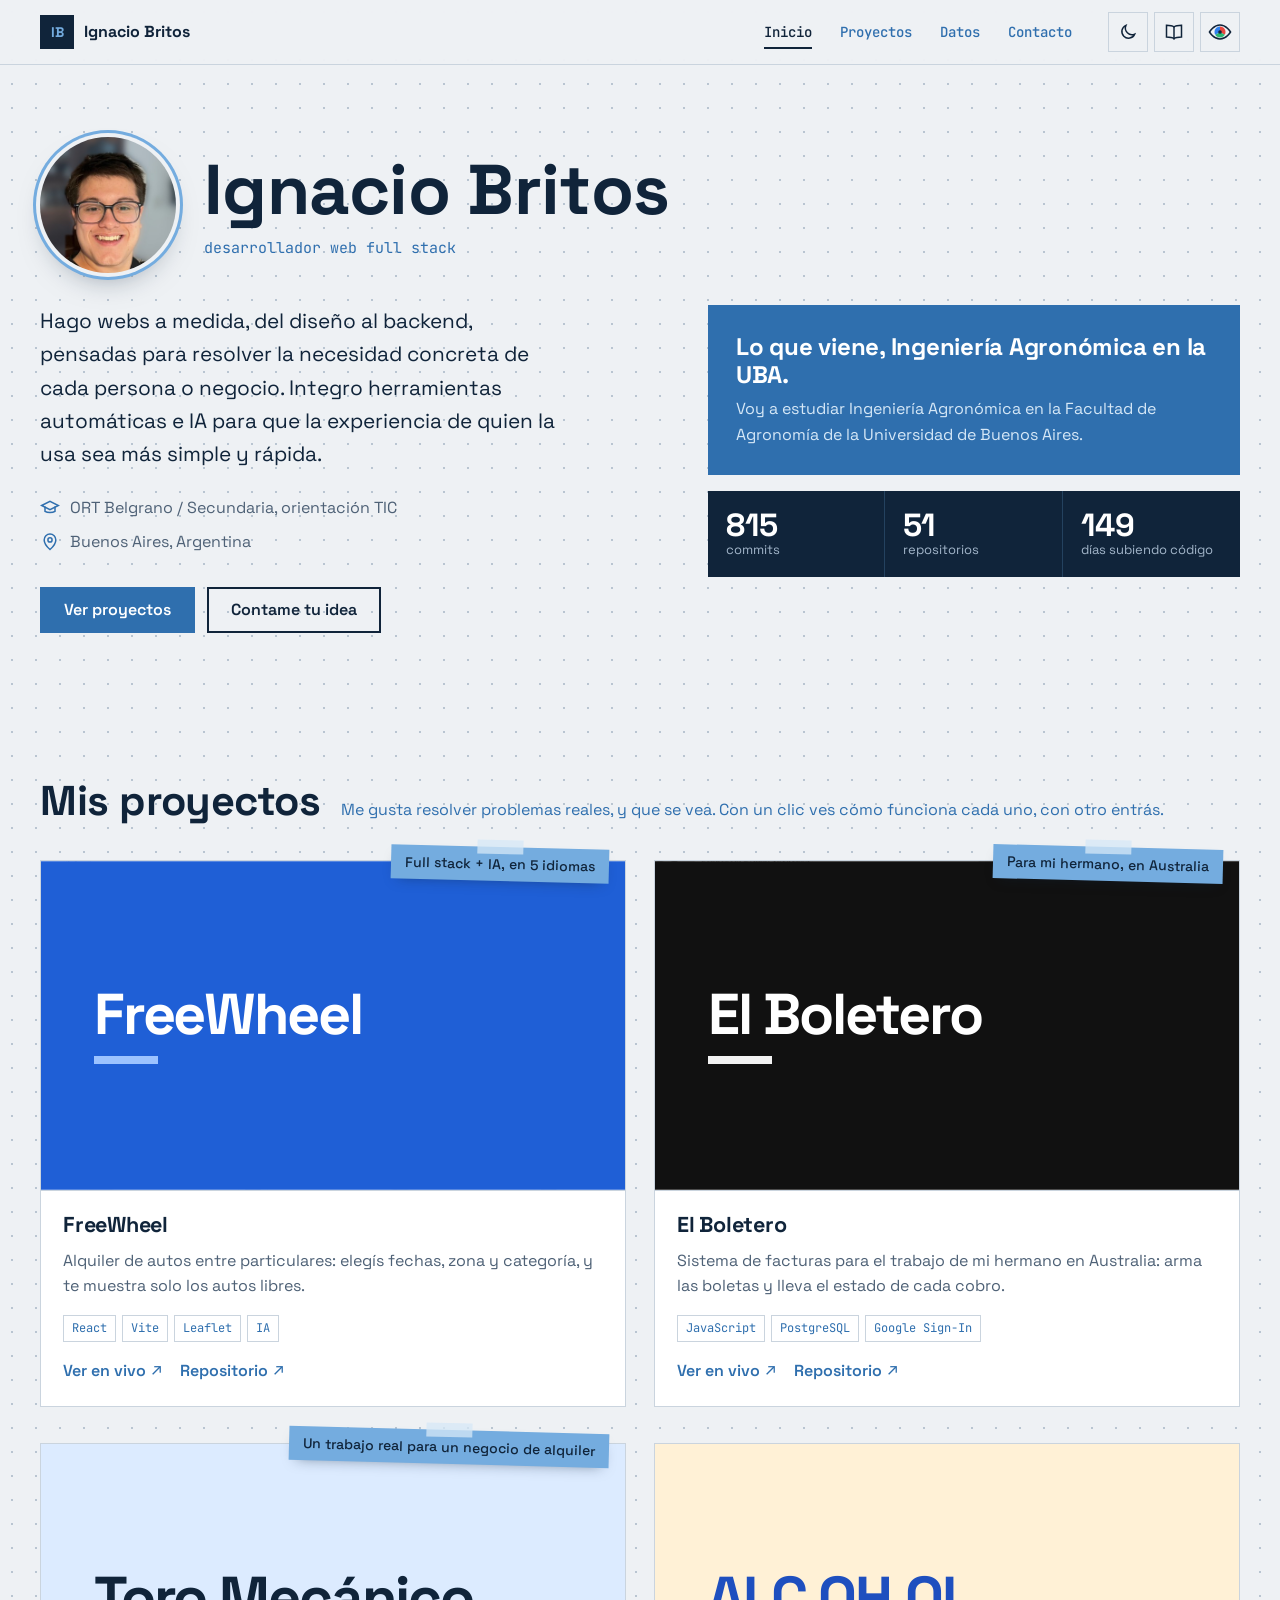
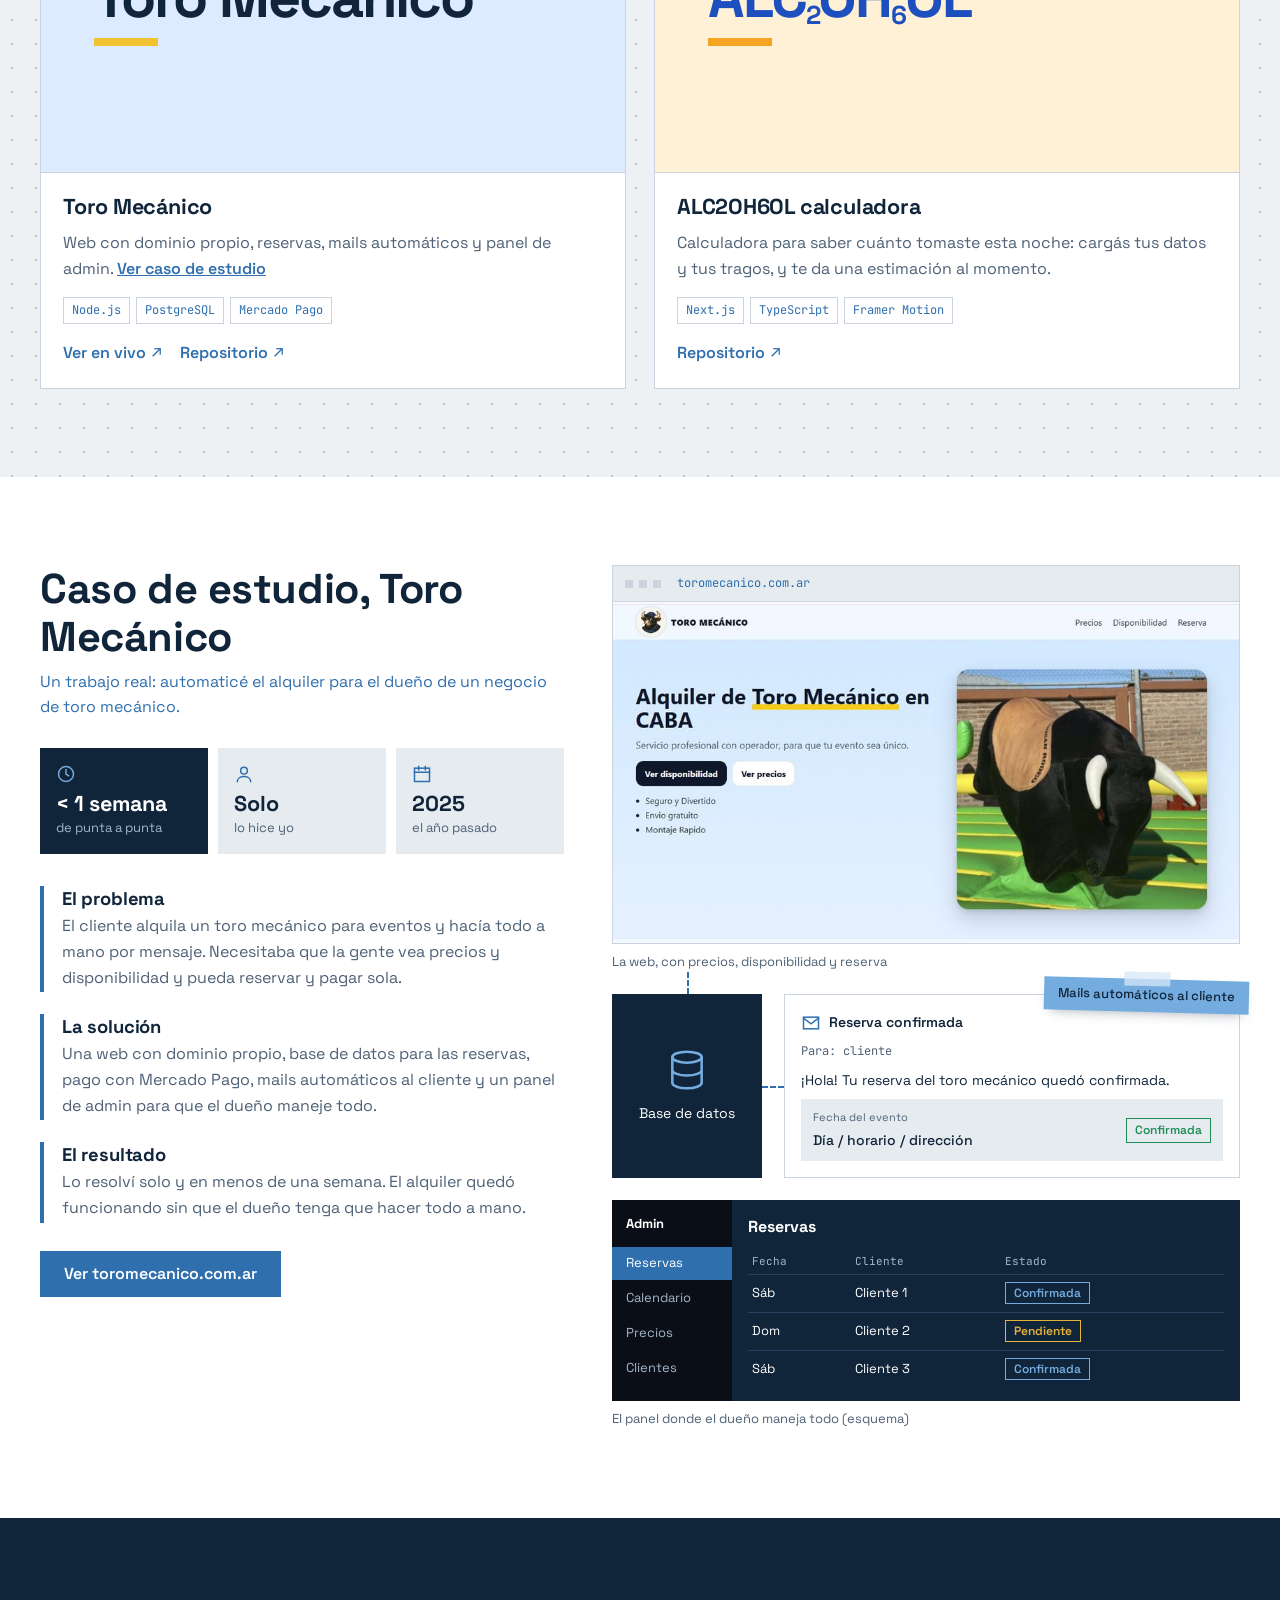
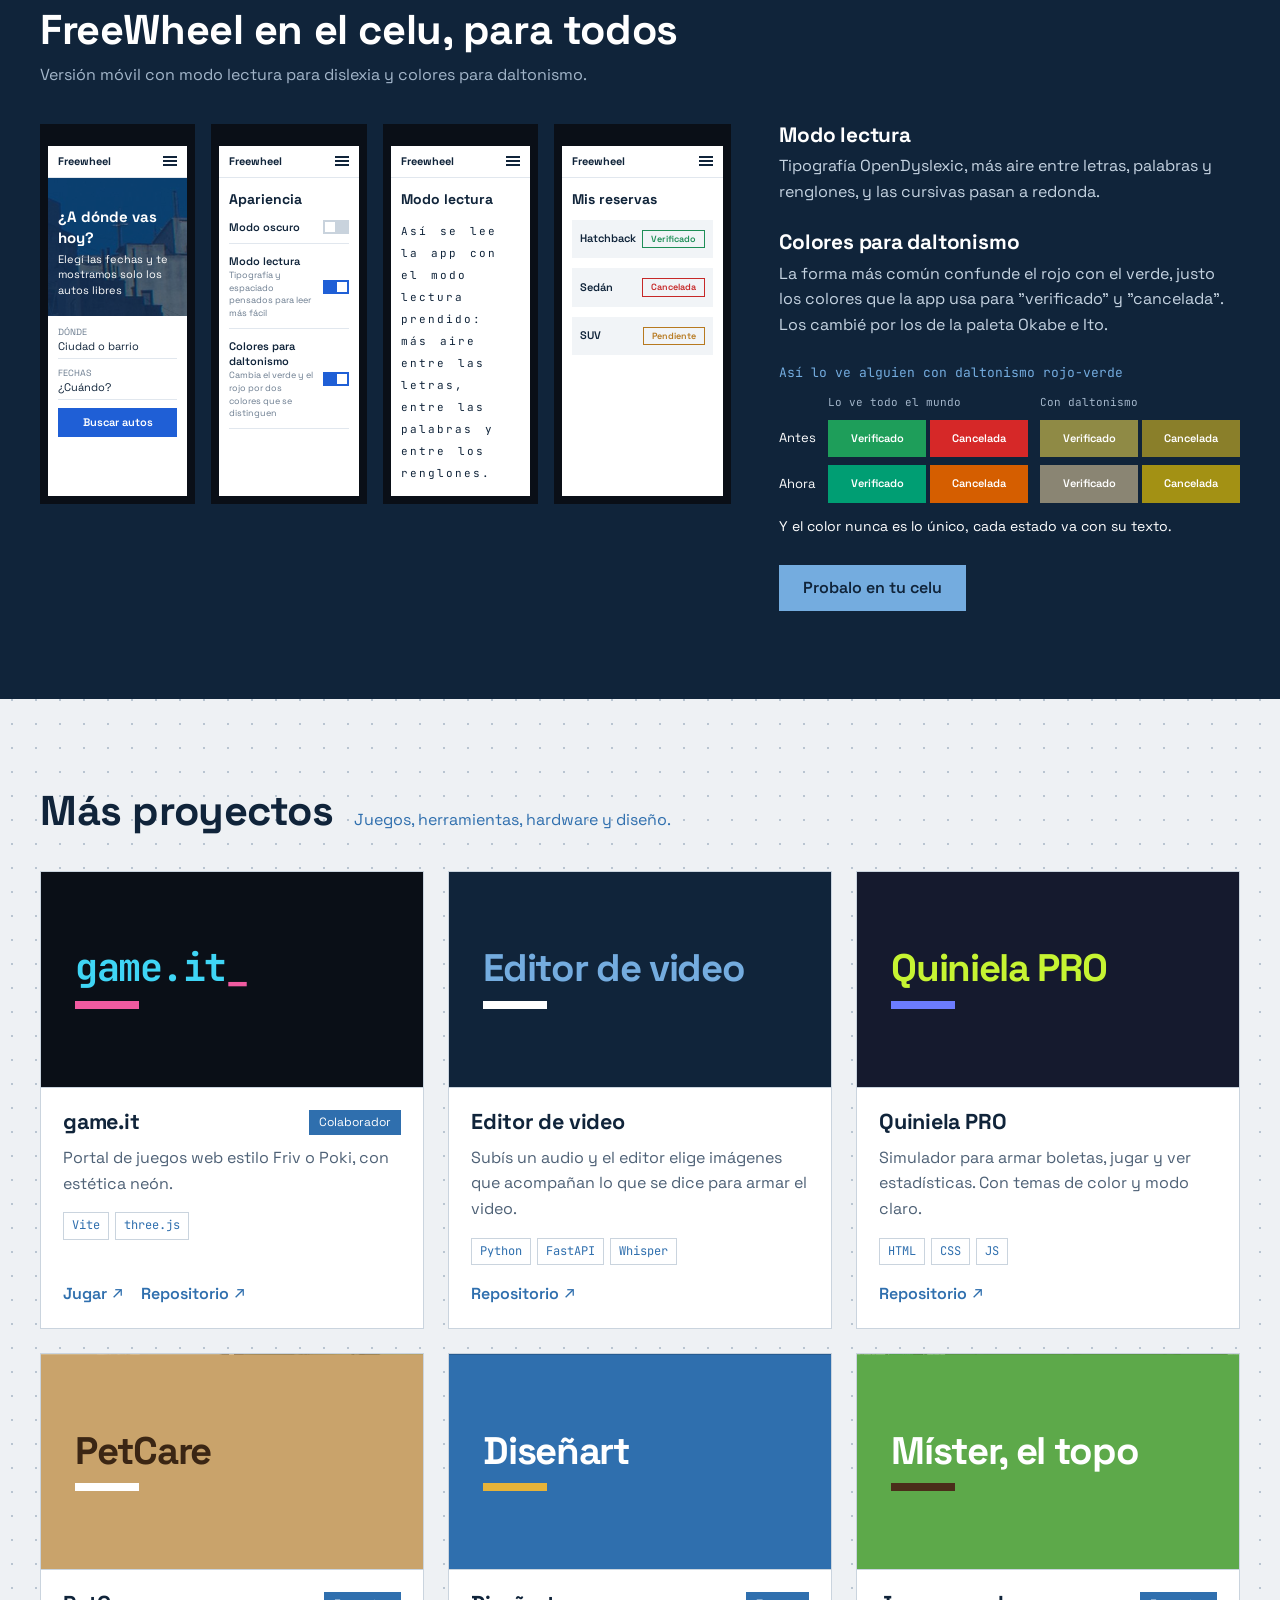
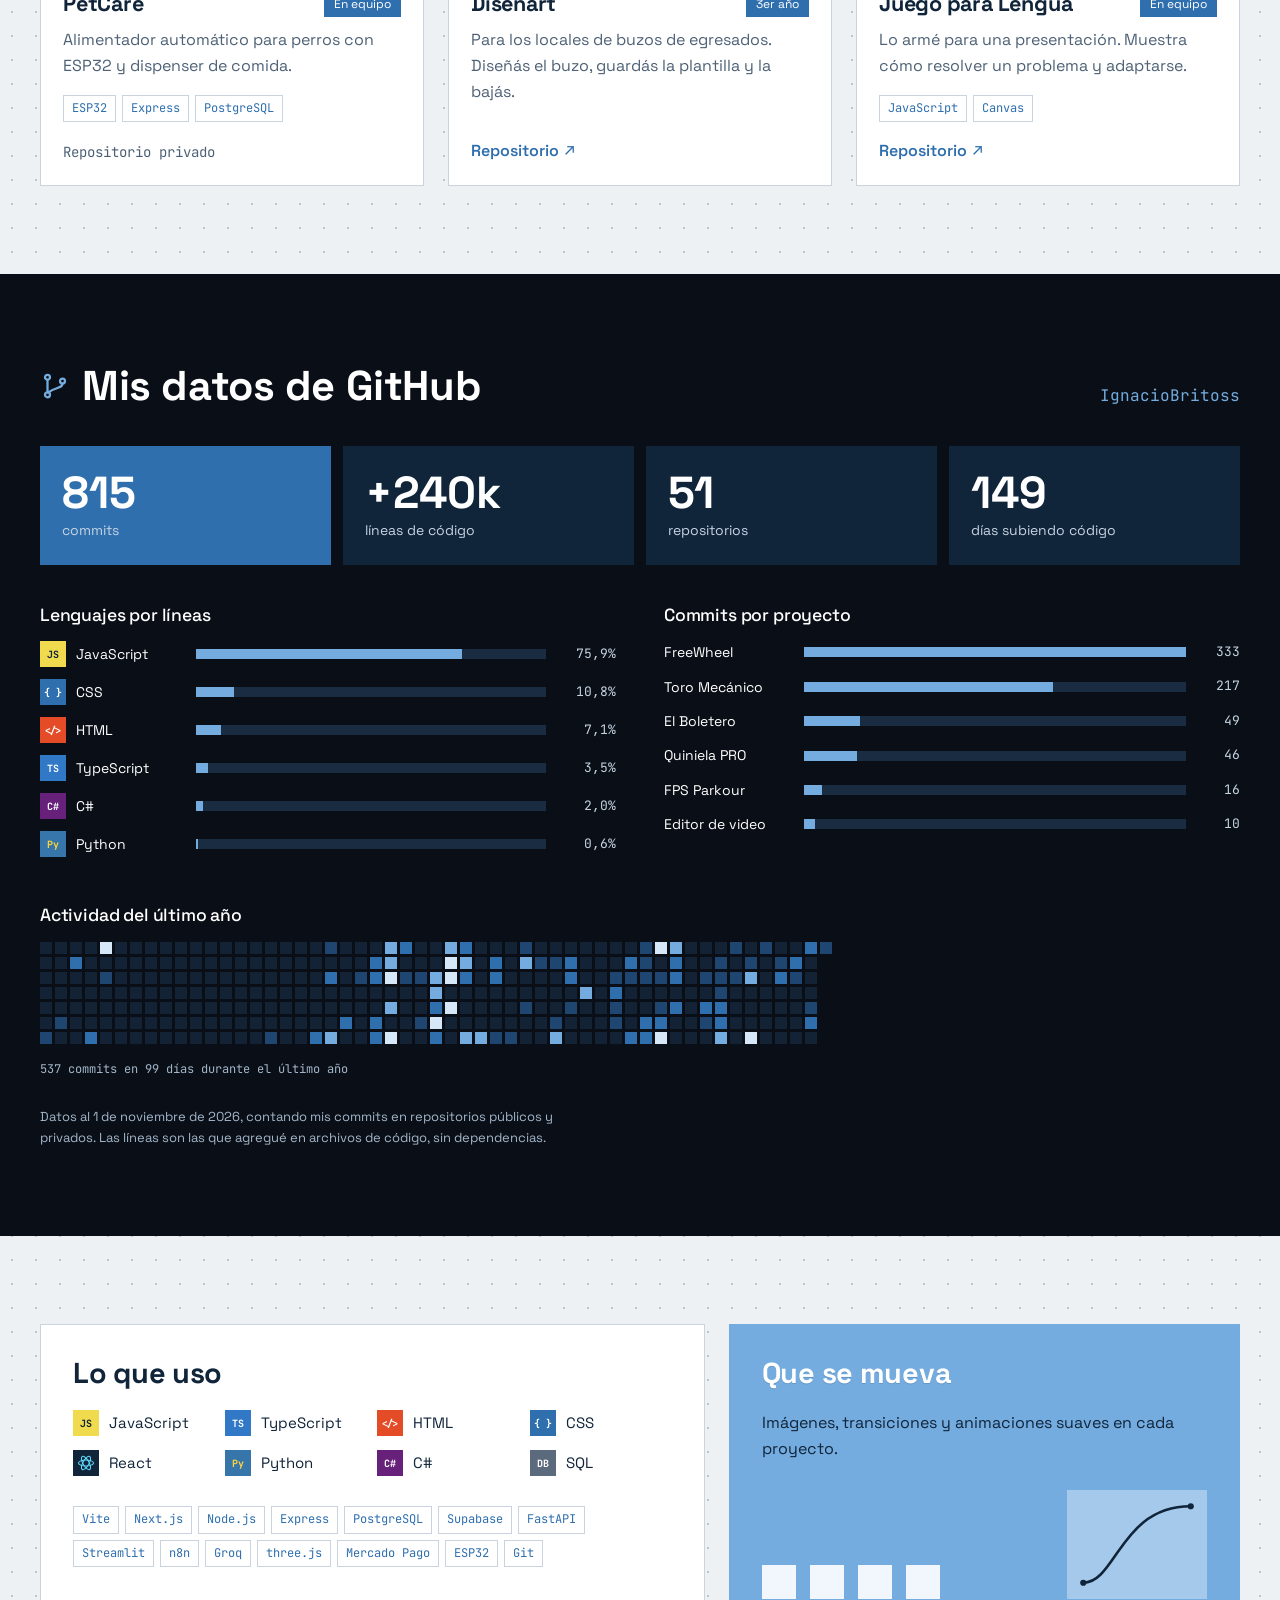
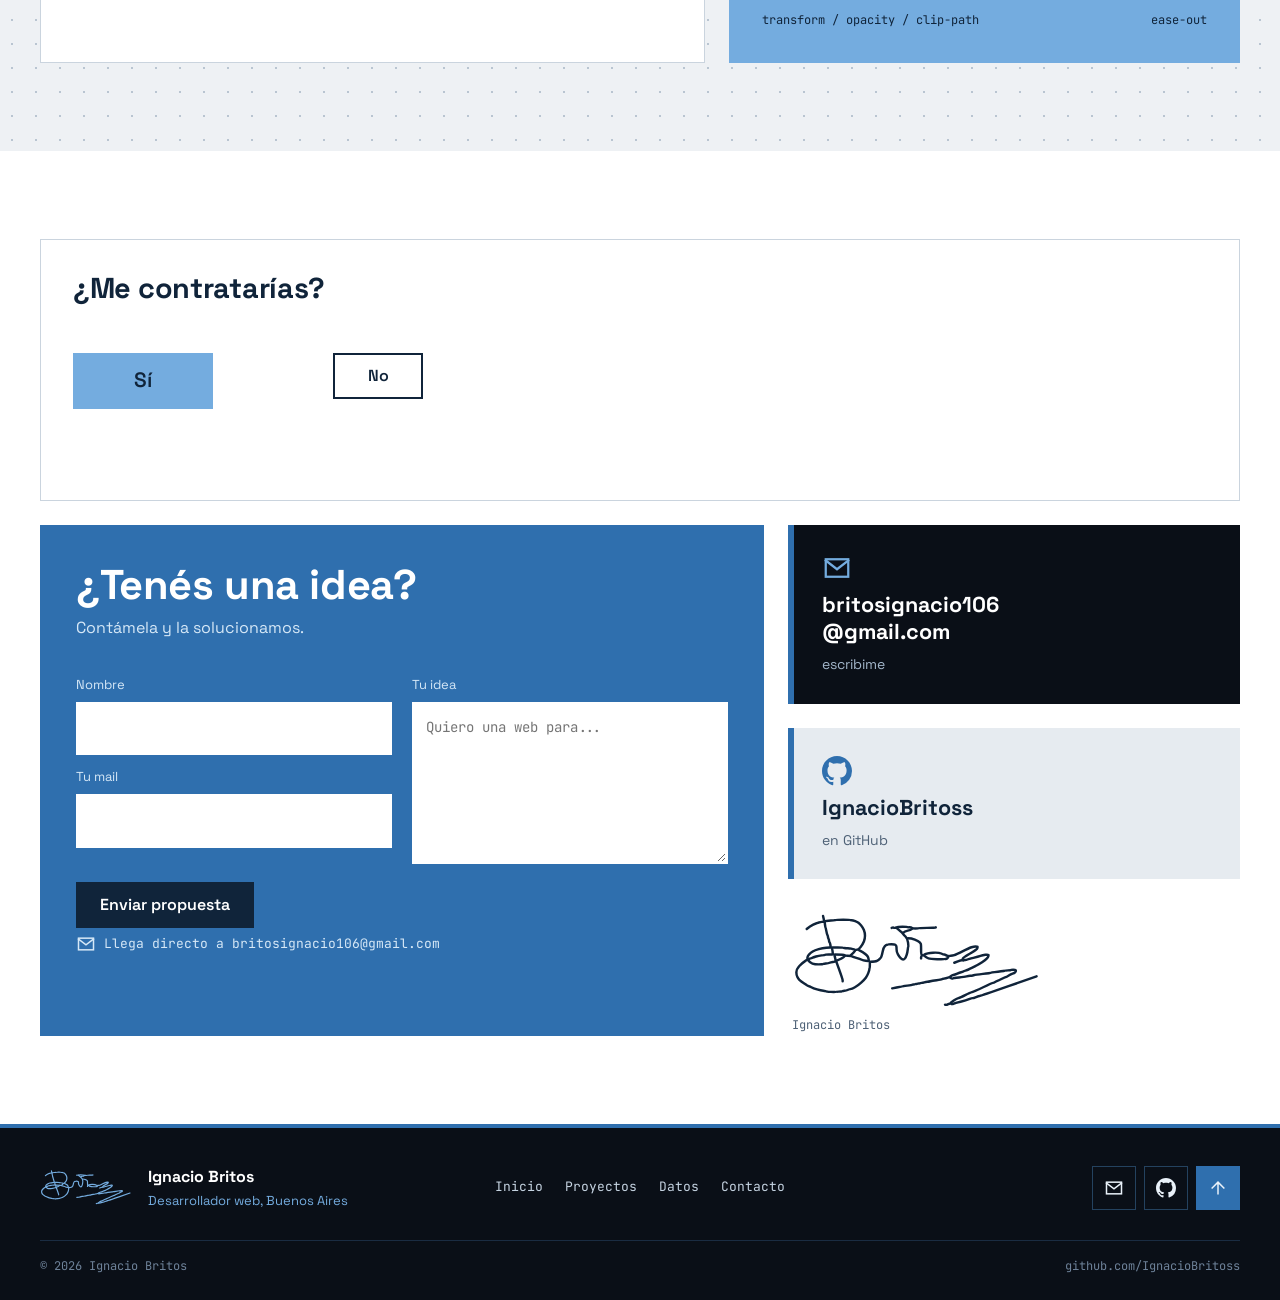
==== commit 516024b8: "Inicio sin huecos, foto redonda con fondo difuminado, firma animada y pie de página nuevo" ====
--- a/index.html
+++ b/index.html
@@ -89,14 +89,14 @@
     <!-- ============ INICIO ============ -->
     <section class="hero" id="inicio">
       <div class="wrap hero__grid">
+        <div class="hero__id">
+          <img class="hero__photo" src="assets/img/ignacio.jpg" alt="Foto de Ignacio Britos" width="300" height="300">
+          <div>
+            <h1 class="hero__name" data-split>Ignacio Britos</h1>
+            <p class="hero__role mono">desarrollador web full stack</p>
+          </div>
+        </div>
         <div class="hero__main">
-          <div class="hero__id">
-            <img class="hero__photo" src="assets/img/ignacio.jpg" alt="Foto de Ignacio Britos" width="300" height="300">
-            <div>
-              <h1 class="hero__name" data-split>Ignacio Britos</h1>
-              <p class="hero__role mono">desarrollador web full stack</p>
-            </div>
-          </div>
           <p class="hero__lead reveal">Hago webs a medida, del diseño al backend, pensadas para resolver la necesidad concreta de cada persona o negocio. Integro herramientas automáticas e IA para que la experiencia de quien la usa sea más simple y rápida.</p>
           <ul class="hero__meta reveal">
             <li>
@@ -662,12 +662,12 @@
             <span>escribime</span>
           </a>
           <a class="link-card reveal" href="https://github.com/IgnacioBritoss" target="_blank" rel="noopener">
-            <svg viewBox="0 0 24 24" aria-hidden="true"><circle cx="6" cy="5" r="2"/><circle cx="6" cy="19" r="2"/><circle cx="18" cy="8" r="2"/><path d="M6 7v10M18 10c0 4-6 3-11 7"/></svg>
+            <svg class="gh-mark" viewBox="0 0 16 16" aria-hidden="true"><path d="M8 0C3.58 0 0 3.58 0 8c0 3.54 2.29 6.53 5.47 7.59.4.07.55-.17.55-.38 0-.19-.01-.82-.01-1.49-2.01.37-2.53-.49-2.69-.94-.09-.23-.48-.94-.82-1.13-.28-.15-.68-.52-.01-.53.63-.01 1.08.58 1.23.82.72 1.21 1.87.87 2.33.66.07-.52.28-.87.51-1.07-1.78-.2-3.64-.89-3.64-3.95 0-.87.31-1.59.82-2.15-.08-.2-.36-1.02.08-2.12 0 0 .67-.21 2.2.82.64-.18 1.32-.27 2-.27.68 0 1.36.09 2 .27 1.53-1.04 2.2-.82 2.2-.82.44 1.1.16 1.92.08 2.12.51.56.82 1.27.82 2.15 0 3.07-1.87 3.75-3.65 3.95.29.25.54.73.54 1.48 0 1.07-.01 1.93-.01 2.2 0 .21.15.46.55.38A8.013 8.013 0 0016 8c0-4.42-3.58-8-8-8z"/></svg>
             <strong>IgnacioBritoss</strong>
             <span>en GitHub</span>
           </a>
           <div class="sign reveal">
-            <span class="firma firma--draw"><img class="firma__osc" src="assets/img/firma.png" alt="Firma de Ignacio Britos" width="467" height="189"><img class="firma__cla" src="assets/img/firma-clara.png" alt="" width="467" height="189"></span>
+            <svg class="firma-svg firma-svg--draw" viewBox="0 0 459 182" role="img" aria-label="Firma de Ignacio Britos"><path pathLength="1" style="--d:0.00s;--t:0.34s" d="M143.0 94.0 Q143.0 105.0 142.5 105.5 Q142.0 106.0 142.0 107.5 Q142.0 109.0 140.0 114.0 Q138.0 119.0 135.5 122.5 Q133.0 126.0 127.0 131.5 Q121.0 137.0 115.5 140.0 Q110.0 143.0 107.0 143.5 Q104.0 144.0 102.0 145.0 Q100.0 146.0 96.0 146.5 Q92.0 147.0 91.5 147.5 Q91.0 148.0 86.0 148.0 Q81.0 148.0 80.5 148.5 Q80.0 149.0 71.5 148.5 Q63.0 148.0 62.5 147.5 Q62.0 147.0 57.5 146.5 Q53.0 146.0 46.0 144.0 Q39.0 142.0 35.5 140.0 Q32.0 138.0 31.0 138.0 Q30.0 138.0 22.5 133.0 Q15.0 128.0 13.5 126.5 Q12.0 125.0 10.0 121.5 Q8.0 118.0 8.0 112.5 Q8.0 107.0 13.5 101.0 Q19.0 95.0 24.0 92.0 Q29.0 89.0 28.5 88.5 Q28.0 88.0 28.5 85.0 Q29.0 82.0 31.5 79.5 Q34.0 77.0 38.0 74.5 Q42.0 72.0 49.0 70.0 Q56.0 68.0 63.0 67.5 L70.0 67.0"/><path pathLength="1" style="--d:0.39s;--t:0.27s" d="M27.0 33.0 Q33.0 28.0 39.0 25.0 Q45.0 22.0 46.5 22.0 Q48.0 22.0 50.0 21.0 Q52.0 20.0 55.0 20.0 Q58.0 20.0 60.0 19.0 Q62.0 18.0 71.5 17.5 Q81.0 17.0 81.5 16.5 Q82.0 16.0 94.0 16.0 Q106.0 16.0 106.5 16.5 Q107.0 17.0 109.5 17.0 Q112.0 17.0 116.0 18.5 Q120.0 20.0 122.0 21.5 Q124.0 23.0 127.0 26.5 Q130.0 30.0 132.0 35.0 Q134.0 40.0 134.0 45.5 Q134.0 51.0 132.0 56.0 Q130.0 61.0 126.0 66.0 Q122.0 71.0 119.5 71.0 Q117.0 71.0 116.5 71.5 Q116.0 72.0 115.0 71.0 Q114.0 70.0 112.5 70.0 Q111.0 70.0 110.5 69.5 Q110.0 69.0 102.5 68.5 Q95.0 68.0 94.5 67.5 Q94.0 67.0 84.0 67.0 L74.0 67.0"/><path pathLength="1" style="--d:0.71s;--t:0.06s" d="M30.0 89.0 Q33.0 87.0 34.5 87.0 Q36.0 87.0 37.5 86.0 Q39.0 85.0 44.0 83.5 Q49.0 82.0 54.5 81.5 Q60.0 81.0 60.5 80.5 Q61.0 80.0 67.5 80.0 Q74.0 80.0 74.5 79.5 L75.0 79.0"/><path pathLength="1" style="--d:0.82s;--t:0.07s" d="M30.0 91.0 Q33.0 95.0 37.5 96.5 Q42.0 98.0 49.0 98.0 Q56.0 98.0 56.5 97.5 Q57.0 97.0 62.0 96.5 Q67.0 96.0 69.0 95.0 Q71.0 94.0 75.0 93.5 Q79.0 93.0 79.5 92.5 L80.0 92.0"/><path pathLength="1" style="--d:0.94s;--t:0.06s" d="M57 9 L59 18"/><path pathLength="1" style="--d:1.05s;--t:0.06s" d="M60.0 20.0 Q61.0 30.0 61.5 30.5 Q62.0 31.0 63.0 36.5 Q64.0 42.0 65.0 44.0 Q66.0 46.0 66.0 47.5 Q66.0 49.0 67.0 51.0 Q68.0 53.0 68.0 54.5 Q68.0 56.0 69.0 57.5 Q70.0 59.0 70.5 62.5 L71.0 66.0"/><path pathLength="1" style="--d:1.16s;--t:0.06s" d="M73.0 68.0 Q74.0 69.0 74.5 74.0 L75.0 79.0"/><path pathLength="1" style="--d:1.27s;--t:0.06s" d="M78 81 L80 90"/><path pathLength="1" style="--d:1.38s;--t:0.08s" d="M79.0 80.0 Q95.0 80.0 96.0 81.0 Q97.0 82.0 102.5 82.0 Q108.0 82.0 109.5 83.0 Q111.0 84.0 118.0 86.0 Q125.0 88.0 128.0 89.5 Q131.0 91.0 135.5 91.5 L140.0 92.0"/><path pathLength="1" style="--d:1.51s;--t:0.06s" d="M81.0 92.0 Q93.0 125.0 93.0 127.0 L93.0 129.0"/><path pathLength="1" style="--d:1.62s;--t:0.06s" d="M82.0 91.0 Q93.0 87.0 95.0 84.5 L97.0 82.0"/><path pathLength="1" style="--d:1.73s;--t:0.06s" d="M108.0 81.0 Q114.0 76.0 115.0 74.0 L116.0 72.0"/><path pathLength="1" style="--d:1.84s;--t:0.06s" d="M123.0 72.0 Q131.0 76.0 134.5 79.0 Q138.0 82.0 139.0 83.5 Q140.0 85.0 140.5 88.0 L141.0 91.0"/><path pathLength="1" style="--d:1.95s;--t:0.23s" d="M144.0 93.0 Q153.0 93.0 156.0 91.5 Q159.0 90.0 161.0 88.0 Q163.0 86.0 164.0 84.0 Q165.0 82.0 166.5 74.5 Q168.0 67.0 170.5 64.5 Q173.0 62.0 174.5 62.0 Q176.0 62.0 176.5 61.5 Q177.0 61.0 182.5 61.0 Q188.0 61.0 189.5 62.0 Q191.0 63.0 191.5 64.5 Q192.0 66.0 192.0 70.5 Q192.0 75.0 194.5 79.5 Q197.0 84.0 199.5 86.5 Q202.0 89.0 204.0 89.0 Q206.0 89.0 207.5 87.0 Q209.0 85.0 210.5 80.5 Q212.0 76.0 212.5 71.0 Q213.0 66.0 213.5 65.5 Q214.0 65.0 213.0 57.5 Q212.0 50.0 208.5 47.0 Q205.0 44.0 203.5 41.5 Q202.0 39.0 199.0 37.0 Q196.0 35.0 193.5 32.5 Q191.0 30.0 190.5 30.5 Q190.0 31.0 188.5 31.0 Q187.0 31.0 186.5 30.5 Q186.0 30.0 184.5 30.5 L183.0 31.0"/><path pathLength="1" style="--d:2.23s;--t:0.33s" d="M184.0 142.0 Q202.0 139.0 202.5 138.5 Q203.0 138.0 211.5 137.0 Q220.0 136.0 220.5 135.5 Q221.0 135.0 223.0 135.0 Q225.0 135.0 225.5 134.5 Q226.0 134.0 228.0 134.0 Q230.0 134.0 230.5 133.5 Q231.0 133.0 233.0 133.0 Q235.0 133.0 235.5 132.5 Q236.0 132.0 238.0 132.0 Q240.0 132.0 243.0 131.0 Q246.0 130.0 248.5 130.0 Q251.0 130.0 254.0 129.0 Q257.0 128.0 265.5 127.0 Q274.0 126.0 274.5 125.5 Q275.0 125.0 282.5 123.5 Q290.0 122.0 291.5 120.0 Q293.0 118.0 296.0 117.5 Q299.0 117.0 303.5 115.0 Q308.0 113.0 310.5 112.5 Q313.0 112.0 314.5 111.0 Q316.0 110.0 318.5 109.5 Q321.0 109.0 332.0 103.5 Q343.0 98.0 349.0 94.0 Q355.0 90.0 357.5 87.5 Q360.0 85.0 360.5 83.0 Q361.0 81.0 360.5 80.5 Q360.0 80.0 355.0 80.5 Q350.0 81.0 346.0 82.5 Q342.0 84.0 333.0 86.0 Q324.0 88.0 322.0 89.0 Q320.0 90.0 318.0 90.0 Q316.0 90.0 315.5 90.5 Q315.0 91.0 313.0 90.5 Q311.0 90.0 304.5 92.5 L298.0 95.0"/><path pathLength="1" style="--d:2.61s;--t:0.09s" d="M193.0 30.0 Q194.0 29.0 203.0 29.0 Q212.0 29.0 212.5 29.5 Q213.0 30.0 216.0 30.0 Q219.0 30.0 220.0 31.0 Q221.0 32.0 226.5 32.0 Q232.0 32.0 232.5 31.5 Q233.0 31.0 248.0 31.0 Q263.0 31.0 263.5 30.5 L264.0 30.0"/><path pathLength="1" style="--d:2.76s;--t:0.06s" d="M204.0 40.0 Q207.0 37.0 212.5 36.0 Q218.0 35.0 219.5 33.5 L221.0 32.0"/><path pathLength="1" style="--d:2.87s;--t:0.07s" d="M213.0 50.0 Q219.0 50.0 225.5 52.5 Q232.0 55.0 234.0 57.0 Q236.0 59.0 236.5 60.5 Q237.0 62.0 237.0 70.5 Q237.0 79.0 238.0 80.0 Q239.0 81.0 238.0 82.5 Q237.0 84.0 237.0 85.5 L237.0 87.0"/><path pathLength="1" style="--d:2.99s;--t:0.19s" d="M239.0 81.0 Q242.0 81.0 244.5 83.5 Q247.0 86.0 250.5 87.0 Q254.0 88.0 266.5 88.5 Q279.0 89.0 279.5 88.5 Q280.0 88.0 282.0 88.0 Q284.0 88.0 285.5 86.5 Q287.0 85.0 287.5 83.5 Q288.0 82.0 291.5 82.0 Q295.0 82.0 298.0 81.0 Q301.0 80.0 313.0 74.0 Q325.0 68.0 329.5 66.5 Q334.0 65.0 337.0 65.0 Q340.0 65.0 340.5 65.5 Q341.0 66.0 340.5 67.5 Q340.0 69.0 338.0 71.0 Q336.0 73.0 325.5 79.0 Q315.0 85.0 314.0 87.0 L313.0 89.0"/><path pathLength="1" style="--d:3.23s;--t:0.06s" d="M243.0 80.0 Q248.0 77.0 259.0 76.5 Q270.0 76.0 274.0 78.0 Q278.0 80.0 279.5 80.0 Q281.0 80.0 282.5 81.0 Q284.0 82.0 285.0 82.0 L286.0 82.0"/><path pathLength="1" style="--d:3.34s;--t:0.23s" d="M281.0 172.0 Q283.0 173.0 287.0 171.0 Q291.0 169.0 292.0 170.0 Q293.0 171.0 294.0 171.0 Q295.0 171.0 297.0 170.0 Q299.0 169.0 309.5 166.5 Q320.0 164.0 325.0 162.0 Q330.0 160.0 331.5 160.0 Q333.0 160.0 338.0 158.0 Q343.0 156.0 344.5 156.0 Q346.0 156.0 397.5 138.0 L449.0 120.0"/><path pathLength="1" style="--d:3.61s;--t:0.33s" d="M290.0 122.0 Q292.0 124.0 293.5 124.0 Q295.0 124.0 295.5 123.5 Q296.0 123.0 306.5 122.0 Q317.0 121.0 320.5 120.0 Q324.0 119.0 327.0 119.0 Q330.0 119.0 333.5 118.0 Q337.0 117.0 350.5 115.5 Q364.0 114.0 364.5 113.5 Q365.0 113.0 378.0 111.5 Q391.0 110.0 391.5 109.5 Q392.0 109.0 396.5 109.0 Q401.0 109.0 401.5 108.5 Q402.0 108.0 406.0 108.0 Q410.0 108.0 410.5 108.5 Q411.0 109.0 411.0 110.0 Q411.0 111.0 409.5 112.5 Q408.0 114.0 405.0 115.0 Q402.0 116.0 398.0 118.5 Q394.0 121.0 393.0 121.0 Q392.0 121.0 386.5 124.0 Q381.0 127.0 380.0 127.0 Q379.0 127.0 374.5 129.5 Q370.0 132.0 369.0 132.0 Q368.0 132.0 351.0 140.0 Q334.0 148.0 330.5 149.0 Q327.0 150.0 318.0 154.5 Q309.0 159.0 305.5 160.0 Q302.0 161.0 297.0 164.5 L292.0 168.0"/></svg>
             <p class="mono">Ignacio Britos</p>
           </div>
         </div>
@@ -677,9 +677,28 @@
 
   <footer class="footer">
     <div class="wrap footer__in">
-      <span class="footer__me"><img class="firma firma--foot" src="assets/img/firma-clara.png" alt="Firma de Ignacio Britos" width="467" height="189">Ignacio Britos, Buenos Aires</span>
-      <a href="https://github.com/IgnacioBritoss" target="_blank" rel="noopener">GitHub</a>
-      <a href="#inicio">Volver arriba</a>
+      <div class="footer__me">
+        <svg class="firma-svg" viewBox="0 0 459 182" aria-hidden="true"><path d="M143.0 94.0 Q143.0 105.0 142.5 105.5 Q142.0 106.0 142.0 107.5 Q142.0 109.0 140.0 114.0 Q138.0 119.0 135.5 122.5 Q133.0 126.0 127.0 131.5 Q121.0 137.0 115.5 140.0 Q110.0 143.0 107.0 143.5 Q104.0 144.0 102.0 145.0 Q100.0 146.0 96.0 146.5 Q92.0 147.0 91.5 147.5 Q91.0 148.0 86.0 148.0 Q81.0 148.0 80.5 148.5 Q80.0 149.0 71.5 148.5 Q63.0 148.0 62.5 147.5 Q62.0 147.0 57.5 146.5 Q53.0 146.0 46.0 144.0 Q39.0 142.0 35.5 140.0 Q32.0 138.0 31.0 138.0 Q30.0 138.0 22.5 133.0 Q15.0 128.0 13.5 126.5 Q12.0 125.0 10.0 121.5 Q8.0 118.0 8.0 112.5 Q8.0 107.0 13.5 101.0 Q19.0 95.0 24.0 92.0 Q29.0 89.0 28.5 88.5 Q28.0 88.0 28.5 85.0 Q29.0 82.0 31.5 79.5 Q34.0 77.0 38.0 74.5 Q42.0 72.0 49.0 70.0 Q56.0 68.0 63.0 67.5 L70.0 67.0"/><path d="M27.0 33.0 Q33.0 28.0 39.0 25.0 Q45.0 22.0 46.5 22.0 Q48.0 22.0 50.0 21.0 Q52.0 20.0 55.0 20.0 Q58.0 20.0 60.0 19.0 Q62.0 18.0 71.5 17.5 Q81.0 17.0 81.5 16.5 Q82.0 16.0 94.0 16.0 Q106.0 16.0 106.5 16.5 Q107.0 17.0 109.5 17.0 Q112.0 17.0 116.0 18.5 Q120.0 20.0 122.0 21.5 Q124.0 23.0 127.0 26.5 Q130.0 30.0 132.0 35.0 Q134.0 40.0 134.0 45.5 Q134.0 51.0 132.0 56.0 Q130.0 61.0 126.0 66.0 Q122.0 71.0 119.5 71.0 Q117.0 71.0 116.5 71.5 Q116.0 72.0 115.0 71.0 Q114.0 70.0 112.5 70.0 Q111.0 70.0 110.5 69.5 Q110.0 69.0 102.5 68.5 Q95.0 68.0 94.5 67.5 Q94.0 67.0 84.0 67.0 L74.0 67.0"/><path d="M30.0 89.0 Q33.0 87.0 34.5 87.0 Q36.0 87.0 37.5 86.0 Q39.0 85.0 44.0 83.5 Q49.0 82.0 54.5 81.5 Q60.0 81.0 60.5 80.5 Q61.0 80.0 67.5 80.0 Q74.0 80.0 74.5 79.5 L75.0 79.0"/><path d="M30.0 91.0 Q33.0 95.0 37.5 96.5 Q42.0 98.0 49.0 98.0 Q56.0 98.0 56.5 97.5 Q57.0 97.0 62.0 96.5 Q67.0 96.0 69.0 95.0 Q71.0 94.0 75.0 93.5 Q79.0 93.0 79.5 92.5 L80.0 92.0"/><path d="M57 9 L59 18"/><path d="M60.0 20.0 Q61.0 30.0 61.5 30.5 Q62.0 31.0 63.0 36.5 Q64.0 42.0 65.0 44.0 Q66.0 46.0 66.0 47.5 Q66.0 49.0 67.0 51.0 Q68.0 53.0 68.0 54.5 Q68.0 56.0 69.0 57.5 Q70.0 59.0 70.5 62.5 L71.0 66.0"/><path d="M73.0 68.0 Q74.0 69.0 74.5 74.0 L75.0 79.0"/><path d="M78 81 L80 90"/><path d="M79.0 80.0 Q95.0 80.0 96.0 81.0 Q97.0 82.0 102.5 82.0 Q108.0 82.0 109.5 83.0 Q111.0 84.0 118.0 86.0 Q125.0 88.0 128.0 89.5 Q131.0 91.0 135.5 91.5 L140.0 92.0"/><path d="M81.0 92.0 Q93.0 125.0 93.0 127.0 L93.0 129.0"/><path d="M82.0 91.0 Q93.0 87.0 95.0 84.5 L97.0 82.0"/><path d="M108.0 81.0 Q114.0 76.0 115.0 74.0 L116.0 72.0"/><path d="M123.0 72.0 Q131.0 76.0 134.5 79.0 Q138.0 82.0 139.0 83.5 Q140.0 85.0 140.5 88.0 L141.0 91.0"/><path d="M144.0 93.0 Q153.0 93.0 156.0 91.5 Q159.0 90.0 161.0 88.0 Q163.0 86.0 164.0 84.0 Q165.0 82.0 166.5 74.5 Q168.0 67.0 170.5 64.5 Q173.0 62.0 174.5 62.0 Q176.0 62.0 176.5 61.5 Q177.0 61.0 182.5 61.0 Q188.0 61.0 189.5 62.0 Q191.0 63.0 191.5 64.5 Q192.0 66.0 192.0 70.5 Q192.0 75.0 194.5 79.5 Q197.0 84.0 199.5 86.5 Q202.0 89.0 204.0 89.0 Q206.0 89.0 207.5 87.0 Q209.0 85.0 210.5 80.5 Q212.0 76.0 212.5 71.0 Q213.0 66.0 213.5 65.5 Q214.0 65.0 213.0 57.5 Q212.0 50.0 208.5 47.0 Q205.0 44.0 203.5 41.5 Q202.0 39.0 199.0 37.0 Q196.0 35.0 193.5 32.5 Q191.0 30.0 190.5 30.5 Q190.0 31.0 188.5 31.0 Q187.0 31.0 186.5 30.5 Q186.0 30.0 184.5 30.5 L183.0 31.0"/><path d="M184.0 142.0 Q202.0 139.0 202.5 138.5 Q203.0 138.0 211.5 137.0 Q220.0 136.0 220.5 135.5 Q221.0 135.0 223.0 135.0 Q225.0 135.0 225.5 134.5 Q226.0 134.0 228.0 134.0 Q230.0 134.0 230.5 133.5 Q231.0 133.0 233.0 133.0 Q235.0 133.0 235.5 132.5 Q236.0 132.0 238.0 132.0 Q240.0 132.0 243.0 131.0 Q246.0 130.0 248.5 130.0 Q251.0 130.0 254.0 129.0 Q257.0 128.0 265.5 127.0 Q274.0 126.0 274.5 125.5 Q275.0 125.0 282.5 123.5 Q290.0 122.0 291.5 120.0 Q293.0 118.0 296.0 117.5 Q299.0 117.0 303.5 115.0 Q308.0 113.0 310.5 112.5 Q313.0 112.0 314.5 111.0 Q316.0 110.0 318.5 109.5 Q321.0 109.0 332.0 103.5 Q343.0 98.0 349.0 94.0 Q355.0 90.0 357.5 87.5 Q360.0 85.0 360.5 83.0 Q361.0 81.0 360.5 80.5 Q360.0 80.0 355.0 80.5 Q350.0 81.0 346.0 82.5 Q342.0 84.0 333.0 86.0 Q324.0 88.0 322.0 89.0 Q320.0 90.0 318.0 90.0 Q316.0 90.0 315.5 90.5 Q315.0 91.0 313.0 90.5 Q311.0 90.0 304.5 92.5 L298.0 95.0"/><path d="M193.0 30.0 Q194.0 29.0 203.0 29.0 Q212.0 29.0 212.5 29.5 Q213.0 30.0 216.0 30.0 Q219.0 30.0 220.0 31.0 Q221.0 32.0 226.5 32.0 Q232.0 32.0 232.5 31.5 Q233.0 31.0 248.0 31.0 Q263.0 31.0 263.5 30.5 L264.0 30.0"/><path d="M204.0 40.0 Q207.0 37.0 212.5 36.0 Q218.0 35.0 219.5 33.5 L221.0 32.0"/><path d="M213.0 50.0 Q219.0 50.0 225.5 52.5 Q232.0 55.0 234.0 57.0 Q236.0 59.0 236.5 60.5 Q237.0 62.0 237.0 70.5 Q237.0 79.0 238.0 80.0 Q239.0 81.0 238.0 82.5 Q237.0 84.0 237.0 85.5 L237.0 87.0"/><path d="M239.0 81.0 Q242.0 81.0 244.5 83.5 Q247.0 86.0 250.5 87.0 Q254.0 88.0 266.5 88.5 Q279.0 89.0 279.5 88.5 Q280.0 88.0 282.0 88.0 Q284.0 88.0 285.5 86.5 Q287.0 85.0 287.5 83.5 Q288.0 82.0 291.5 82.0 Q295.0 82.0 298.0 81.0 Q301.0 80.0 313.0 74.0 Q325.0 68.0 329.5 66.5 Q334.0 65.0 337.0 65.0 Q340.0 65.0 340.5 65.5 Q341.0 66.0 340.5 67.5 Q340.0 69.0 338.0 71.0 Q336.0 73.0 325.5 79.0 Q315.0 85.0 314.0 87.0 L313.0 89.0"/><path d="M243.0 80.0 Q248.0 77.0 259.0 76.5 Q270.0 76.0 274.0 78.0 Q278.0 80.0 279.5 80.0 Q281.0 80.0 282.5 81.0 Q284.0 82.0 285.0 82.0 L286.0 82.0"/><path d="M281.0 172.0 Q283.0 173.0 287.0 171.0 Q291.0 169.0 292.0 170.0 Q293.0 171.0 294.0 171.0 Q295.0 171.0 297.0 170.0 Q299.0 169.0 309.5 166.5 Q320.0 164.0 325.0 162.0 Q330.0 160.0 331.5 160.0 Q333.0 160.0 338.0 158.0 Q343.0 156.0 344.5 156.0 Q346.0 156.0 397.5 138.0 L449.0 120.0"/><path d="M290.0 122.0 Q292.0 124.0 293.5 124.0 Q295.0 124.0 295.5 123.5 Q296.0 123.0 306.5 122.0 Q317.0 121.0 320.5 120.0 Q324.0 119.0 327.0 119.0 Q330.0 119.0 333.5 118.0 Q337.0 117.0 350.5 115.5 Q364.0 114.0 364.5 113.5 Q365.0 113.0 378.0 111.5 Q391.0 110.0 391.5 109.5 Q392.0 109.0 396.5 109.0 Q401.0 109.0 401.5 108.5 Q402.0 108.0 406.0 108.0 Q410.0 108.0 410.5 108.5 Q411.0 109.0 411.0 110.0 Q411.0 111.0 409.5 112.5 Q408.0 114.0 405.0 115.0 Q402.0 116.0 398.0 118.5 Q394.0 121.0 393.0 121.0 Q392.0 121.0 386.5 124.0 Q381.0 127.0 380.0 127.0 Q379.0 127.0 374.5 129.5 Q370.0 132.0 369.0 132.0 Q368.0 132.0 351.0 140.0 Q334.0 148.0 330.5 149.0 Q327.0 150.0 318.0 154.5 Q309.0 159.0 305.5 160.0 Q302.0 161.0 297.0 164.5 L292.0 168.0"/></svg>
+        <div>
+          <b>Ignacio Britos</b>
+          <span>Desarrollador web, Buenos Aires</span>
+        </div>
+      </div>
+      <nav class="footer__nav mono" aria-label="Secciones">
+        <a href="#inicio">Inicio</a>
+        <a href="#proyectos">Proyectos</a>
+        <a href="#datos">Datos</a>
+        <a href="#contacto">Contacto</a>
+      </nav>
+      <div class="footer__icons">
+        <a class="footer__ico" href="mailto:britosignacio106@gmail.com" aria-label="Escribime un mail" data-tip="Mail"><svg viewBox="0 0 24 24" aria-hidden="true"><rect x="3" y="5" width="18" height="14"/><path d="M3 6l9 7 9-7"/></svg></a>
+        <a class="footer__ico" href="https://github.com/IgnacioBritoss" target="_blank" rel="noopener" aria-label="Mi GitHub" data-tip="GitHub"><svg class="gh-mark" viewBox="0 0 16 16" aria-hidden="true"><path d="M8 0C3.58 0 0 3.58 0 8c0 3.54 2.29 6.53 5.47 7.59.4.07.55-.17.55-.38 0-.19-.01-.82-.01-1.49-2.01.37-2.53-.49-2.69-.94-.09-.23-.48-.94-.82-1.13-.28-.15-.68-.52-.01-.53.63-.01 1.08.58 1.23.82.72 1.21 1.87.87 2.33.66.07-.52.28-.87.51-1.07-1.78-.2-3.64-.89-3.64-3.95 0-.87.31-1.59.82-2.15-.08-.2-.36-1.02.08-2.12 0 0 .67-.21 2.2.82.64-.18 1.32-.27 2-.27.68 0 1.36.09 2 .27 1.53-1.04 2.2-.82 2.2-.82.44 1.1.16 1.92.08 2.12.51.56.82 1.27.82 2.15 0 3.07-1.87 3.75-3.65 3.95.29.25.54.73.54 1.48 0 1.07-.01 1.93-.01 2.2 0 .21.15.46.55.38A8.013 8.013 0 0016 8c0-4.42-3.58-8-8-8z"/></svg></a>
+        <a class="footer__ico footer__up" href="#inicio" aria-label="Volver arriba" data-tip="Arriba"><svg viewBox="0 0 24 24" aria-hidden="true"><path d="M12 19V5M5 12l7-7 7 7"/></svg></a>
+      </div>
+    </div>
+    <div class="wrap footer__bottom mono">
+      <span>© 2026 Ignacio Britos</span>
+      <a href="https://github.com/IgnacioBritoss" target="_blank" rel="noopener">github.com/IgnacioBritoss</a>
     </div>
   </footer>
 
--- a/styles.css
+++ b/styles.css
@@ -29,6 +29,7 @@
   --wait: #B7791F;
 
   --font: "Space Grotesk", system-ui, sans-serif;
+  --font-head: "Space Grotesk", system-ui, sans-serif;
   --mono: "JetBrains Mono", ui-monospace, monospace;
   /* arranca fuerte y frena largo */
   --salida: cubic-bezier(.22, 1, .36, 1);
@@ -79,6 +80,7 @@
 
 html { scroll-behavior: smooth; scroll-padding-top: 76px; }
 
+html, body { overflow-x: clip; }
 body {
   margin: 0;
   font-family: var(--font);
@@ -95,7 +97,8 @@
 img { display: block; max-width: 100%; height: auto; }
 svg { flex-shrink: 0; }
 a { color: inherit; }
-h1, h2, h3 { margin: 0; line-height: 1.15; font-weight: 700; letter-spacing: -.01em; }
+h1, h2, h3 { margin: 0; font-family: var(--font-head); line-height: 1.15; font-weight: 700; letter-spacing: -.01em; }
+.proj__name, .brand, .btn, .stat strong, .hero__stats strong, .fact strong, .link-card strong { font-family: var(--font-head); }
 p { margin: 0; }
 ul, ol { margin: 0; padding: 0; list-style: none; }
 button, input, textarea { font: inherit; color: inherit; letter-spacing: inherit; }
@@ -237,15 +240,18 @@
 
 /* ---------- Hero ---------- */
 .hero { padding: 72px 0 56px; }
-.hero__grid { display: grid; grid-template-columns: 1.25fr 1fr; gap: 40px; align-items: stretch; }
-.hero__id { display: flex; align-items: center; gap: 24px; margin-bottom: 28px; }
+.hero__grid { display: grid; grid-template-columns: 1.15fr 1fr; gap: 28px 56px; align-items: start; }
+.hero__id { grid-column: 1 / -1; display: flex; align-items: center; gap: 28px; margin-bottom: 4px; }
 .hero__photo {
-  width: 128px; height: 128px; object-fit: cover;
-  border: 4px solid var(--sky); background: var(--mist);
+  width: 136px; height: 136px; object-fit: cover; flex-shrink: 0;
+  border-radius: 50% !important; background: var(--mist);
+  /* aro celeste con un respiro del color del fondo */
+  box-shadow: 0 0 0 4px var(--bg), 0 0 0 7px var(--sky), 0 14px 30px -12px rgba(16, 36, 58, .5);
 }
 .hero__name { font-size: clamp(2.6rem, 6vw, 4.4rem); }
 .hero__role { color: var(--accent-text); margin-top: 6px; font-size: 15px; }
-.hero__lead { font-size: clamp(1.15rem, 2vw, 1.4rem); max-width: 34ch; margin-bottom: 24px; }
+.hero__lead { font-size: clamp(1.1rem, 1.8vw, 1.3rem); max-width: 40ch; margin-bottom: 24px; }
+:root[data-reading="on"] .hero__lead { line-height: 1.7; }
 .hero__meta { display: grid; gap: 8px; color: var(--muted); margin-bottom: 32px; }
 .hero__meta li { display: flex; align-items: center; gap: 10px; }
 .hero__meta svg { color: var(--accent); }
@@ -261,7 +267,7 @@
 .no-js .hero__photo, .no-js .hero__role { animation: none; }
 @keyframes fade-up { from { opacity: 0; transform: translateY(14px); } }
 
-.hero__side { display: grid; gap: 16px; align-content: end; }
+.hero__side { display: grid; gap: 16px; align-content: start; }
 .next { background: var(--blue); color: #fff; padding: 28px; }
 .next__title { font-size: 1.5rem; margin-bottom: 8px; }
 .next p { color: var(--mist); }
@@ -657,24 +663,52 @@
 .link-card--dark span { color: #A3B6CA; }
 
 /* ---------- Firma ---------- */
-.firma { display: inline-block; }
-.firma img { display: block; width: 100%; height: auto; }
-.firma__cla { display: none !important; }
-:root[data-theme="dark"] .firma__osc { display: none !important; }
-:root[data-theme="dark"] .firma__cla { display: block !important; }
-.sign { display: grid; justify-items: start; gap: 4px; padding: 8px 4px 0; }
-.sign .firma { width: min(240px, 70%); }
+.firma-svg { display: block; width: 100%; height: auto; overflow: visible; }
+.firma-svg path { fill: none; stroke: currentColor; stroke-width: 4.5; stroke-linecap: round; stroke-linejoin: round; }
+.sign { display: grid; justify-items: start; gap: 6px; padding: 8px 4px 0; color: var(--navy); }
+:root[data-theme="dark"] .sign { color: var(--sky); }
+.sign .firma-svg { width: min(250px, 72%); }
 .sign p { font-size: 12px; color: var(--muted); }
-/* la firma se dibuja de izquierda a derecha al aparecer */
-.sc-in .firma--draw { clip-path: inset(0 100% 0 0); }
-.sc-visible .firma--draw { clip-path: inset(0); transition: clip-path 1.6s var(--salida) calc(var(--retraso, 0ms) + .3s); }
-.footer__me { display: inline-flex; align-items: center; gap: 12px; }
-.footer .firma { width: auto; height: 30px; }
+/* se escribe trazo por trazo, como en vivo: cada trazo espera su turno
+   escondido y se dibuja a la velocidad que le corresponde por su largo */
+.sc-in .firma-svg--draw path { stroke-dasharray: 1 2; stroke-dashoffset: 1; opacity: 0; }
+.sc-visible .firma-svg--draw path {
+  stroke-dashoffset: 0; opacity: 1;
+  transition: stroke-dashoffset var(--t) cubic-bezier(.45, .05, .55, .95) calc(var(--d) + .4s), opacity 0s linear calc(var(--d) + .4s);
+}
 
 /* ---------- Pie ---------- */
-.footer { background: var(--ink); color: #A3B6CA; padding: 28px 0; font-size: 14px; }
-.footer__in { display: flex; flex-wrap: wrap; justify-content: space-between; gap: 12px; }
-.footer a { color: var(--sky); }
+.footer { background: var(--ink); color: #A3B6CA; font-size: 14px; border-top: 4px solid var(--blue); }
+.footer__in { display: grid; grid-template-columns: 1fr auto 1fr; align-items: center; gap: 24px; padding: 36px 0 28px; }
+.footer__me { display: flex; align-items: center; gap: 16px; color: var(--sky); }
+.footer__me .firma-svg { width: 92px; }
+.footer__me .firma-svg path { stroke-width: 6; }
+.footer__me b { display: block; color: #fff; font-family: var(--font-head); font-size: 16px; }
+.footer__me span { font-size: 13px; }
+.footer__nav { display: flex; gap: 6px 22px; flex-wrap: wrap; justify-content: center; font-size: 13px; }
+.footer__nav a { color: #C5D3E1; text-decoration: none; transition: color .3s var(--salida); }
+.footer__nav a:hover { color: var(--sky); }
+.footer__icons { display: flex; gap: 8px; justify-content: flex-end; }
+.footer__ico {
+  position: relative; display: grid; place-items: center; width: 44px; height: 44px;
+  border: 1px solid #24425F; color: #E9F1F9;
+  transition: background-color .3s var(--salida), border-color .3s var(--salida), color .3s var(--salida), transform .3s var(--salida);
+}
+.footer__ico:hover { background: var(--sky); border-color: var(--sky); color: var(--ink); transform: translateY(-3px); }
+.footer__up { background: var(--blue); border-color: var(--blue); }
+.footer__ico .gh-mark { width: 20px; height: 20px; fill: currentColor; }
+.footer__ico::after {
+  content: attr(data-tip); position: absolute; bottom: calc(100% + 8px); left: 50%;
+  padding: 4px 8px; white-space: nowrap; pointer-events: none;
+  background: var(--sky); color: var(--ink); font: 500 11px/1.2 var(--mono);
+  opacity: 0; transform: translate(-50%, 4px); transition: opacity .25s var(--salida), transform .25s var(--salida);
+}
+.footer__ico:hover::after, .footer__ico:focus-visible::after { opacity: 1; transform: translate(-50%, 0); }
+.footer__bottom { display: flex; justify-content: space-between; flex-wrap: wrap; gap: 8px; padding: 16px 0 24px; border-top: 1px solid #1A2C42; font-size: 12px; color: #6E8299; }
+.footer__bottom a { color: #6E8299; text-decoration: none; }
+.footer__bottom a:hover { color: var(--sky); }
+.gh-mark { width: 30px; height: 30px; fill: currentColor; }
+.link-card .gh-mark { color: var(--accent); }
 
 /* ---------- Entradas al scrollear ----------
    Las clases las pone el JS: si no corre, todo se ve igual que siempre. */
@@ -714,7 +748,10 @@
   .brand__name { display: none; }
   .hero { padding-top: 40px; }
   .hero__id { gap: 16px; }
-  .hero__photo { width: 88px; height: 88px; }
+  .hero__photo { width: 92px; height: 92px; }
+  .footer__in { grid-template-columns: 1fr; justify-items: start; }
+  .footer__nav { justify-content: flex-start; }
+  .footer__icons { justify-content: flex-start; }
   .featured, .more { grid-template-columns: 1fr; }
   .section { padding: 64px 0; }
   .case__facts { grid-template-columns: 1fr 1fr; }
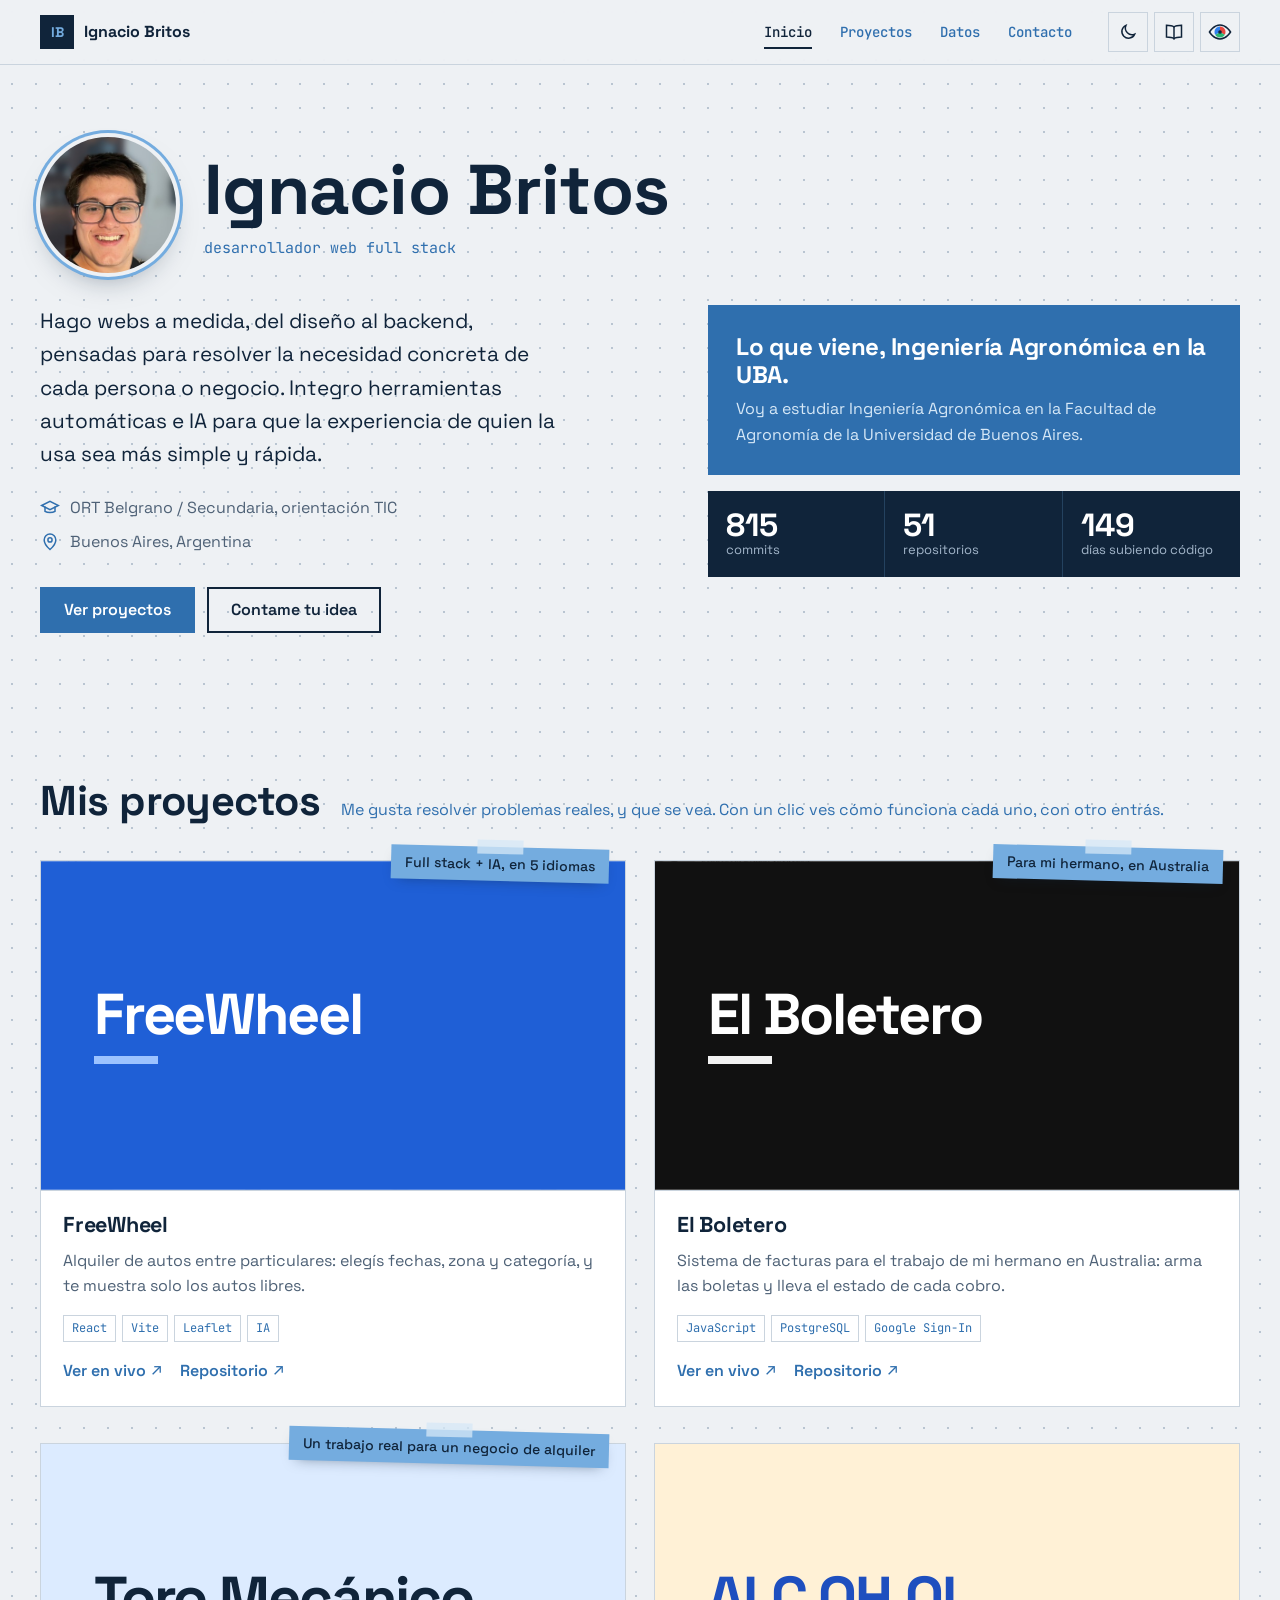
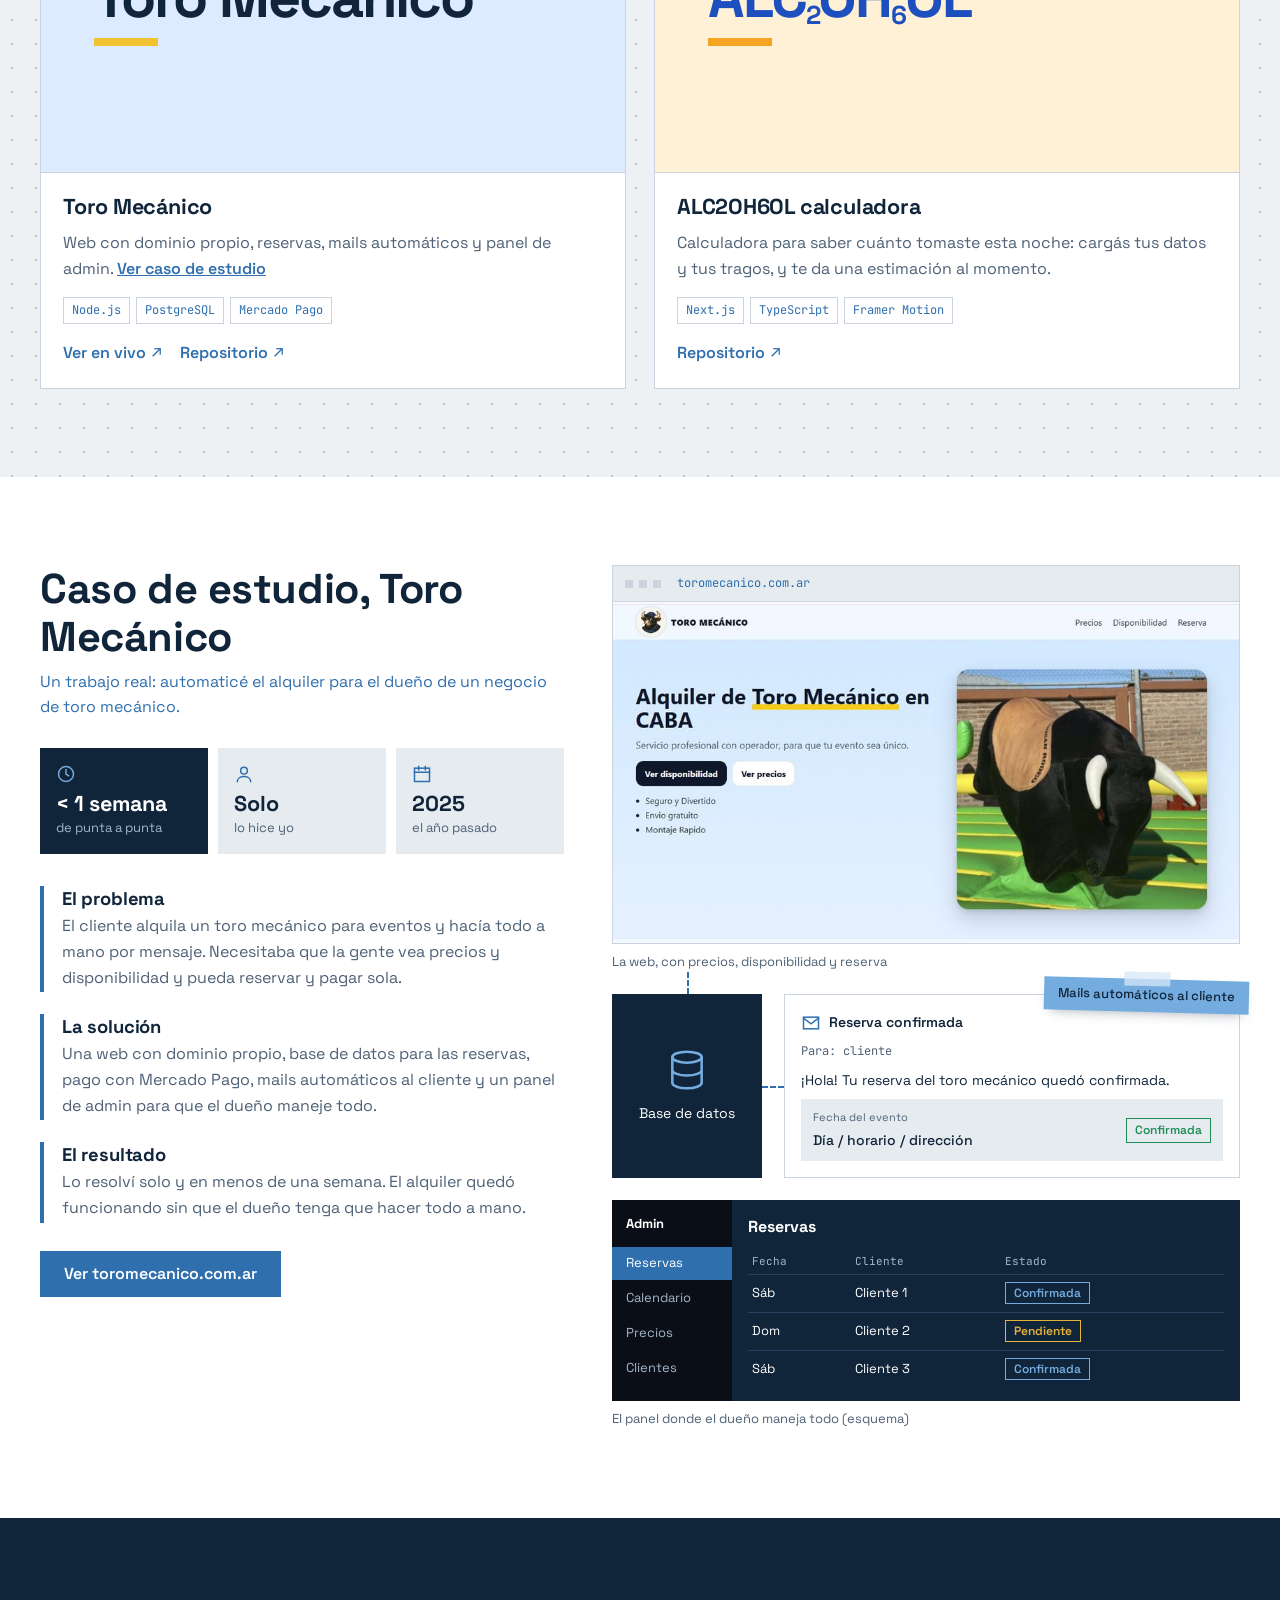
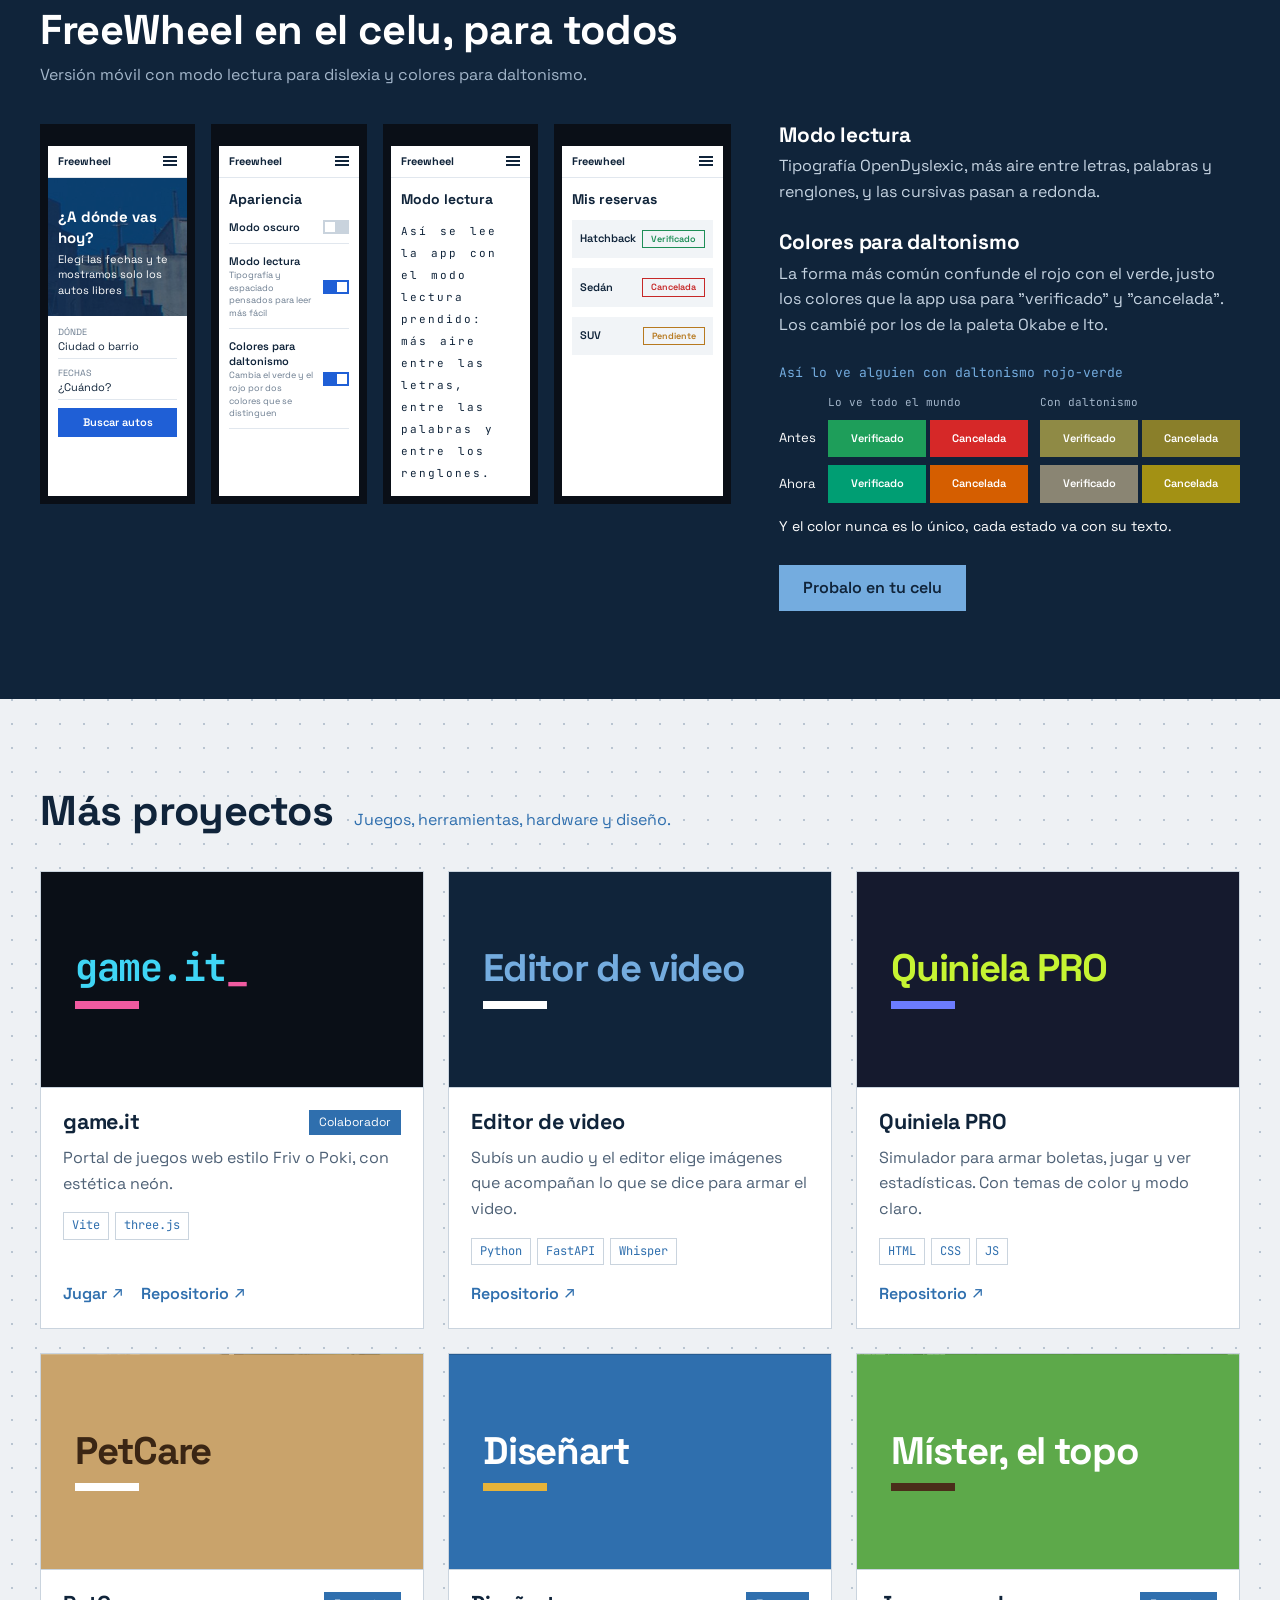
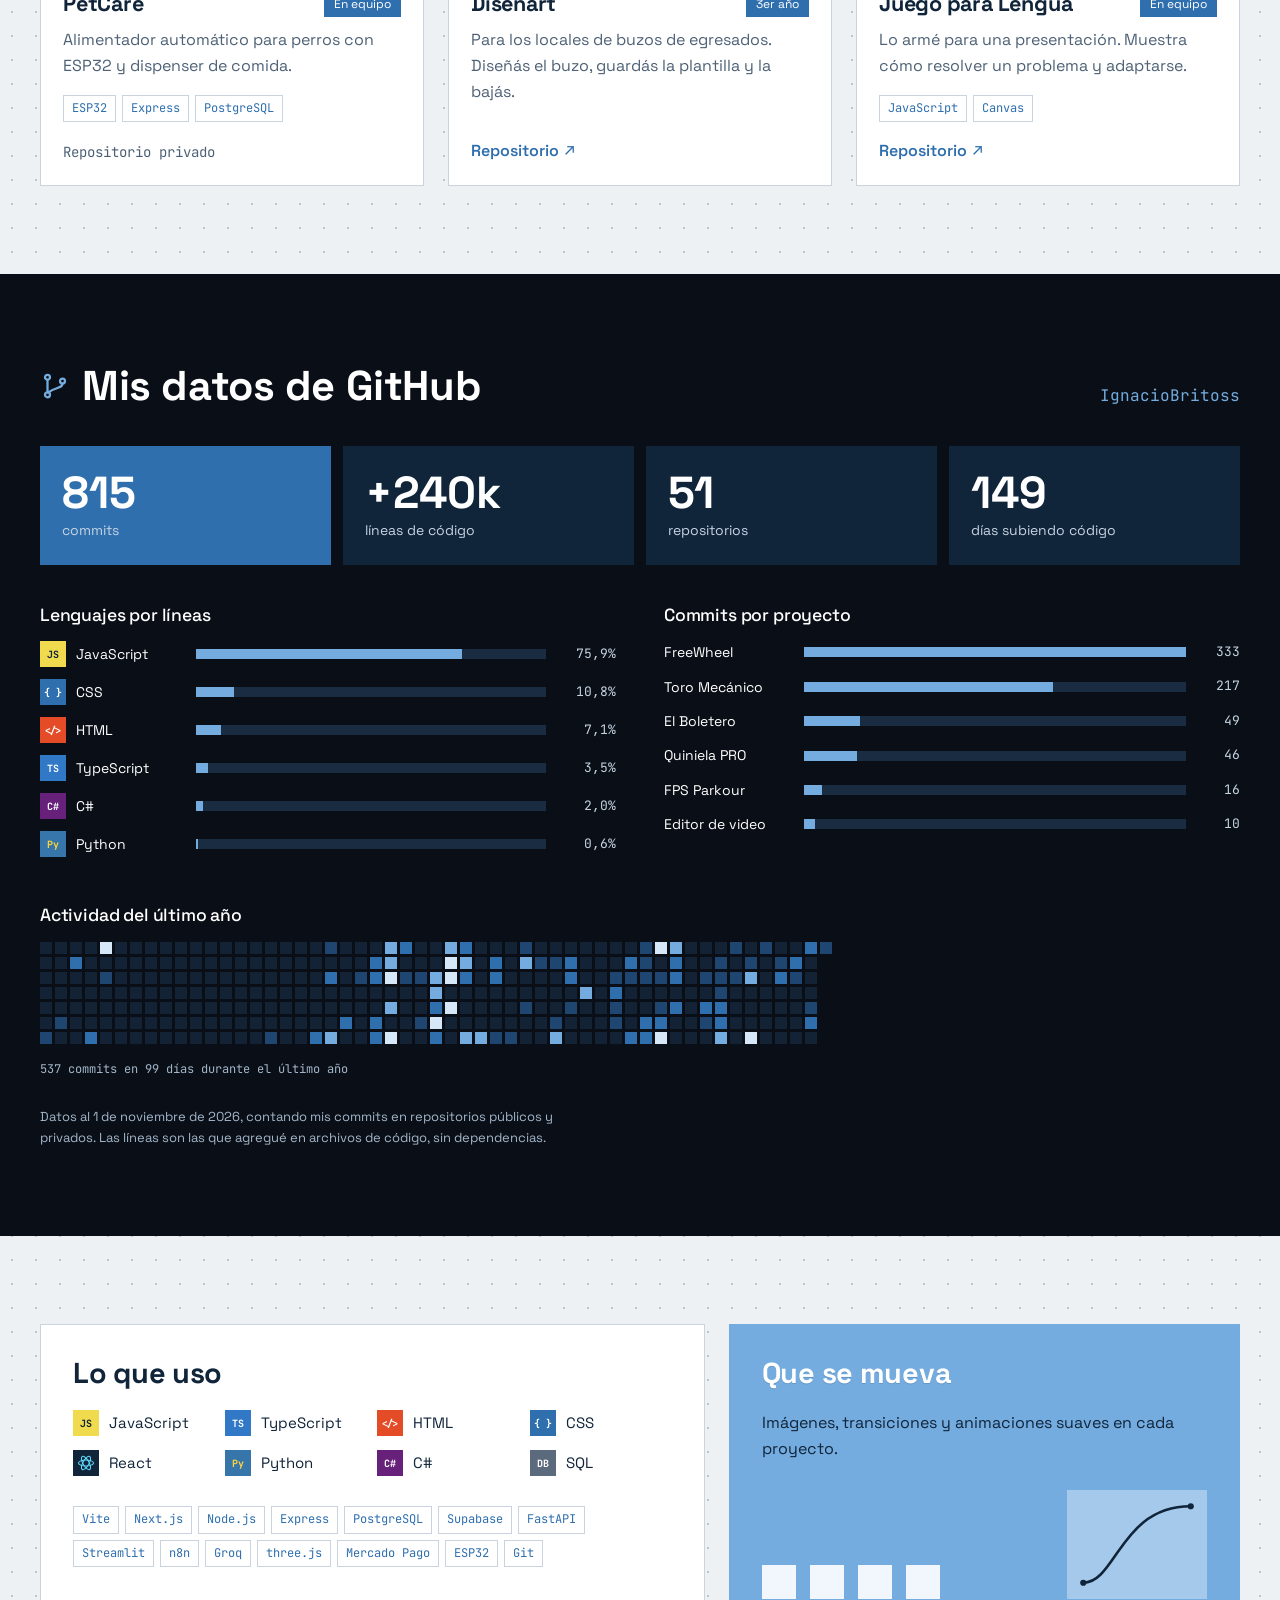
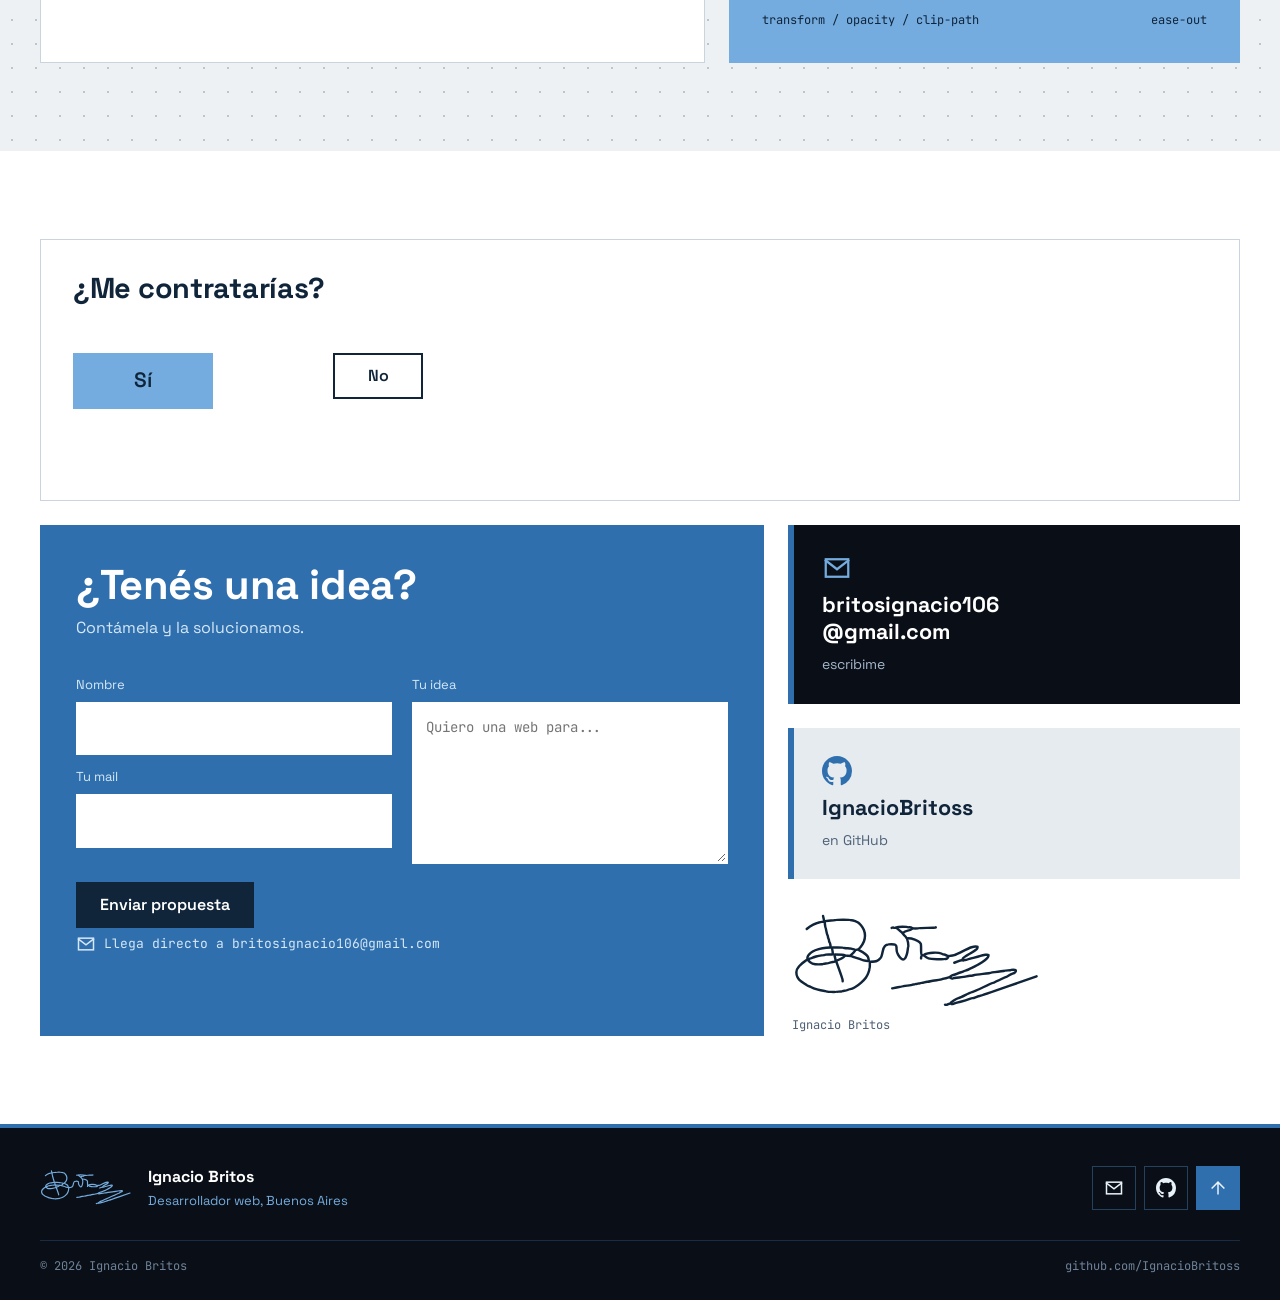
==== commit 1e48ba47: "Pie de página sin links de secciones y mensaje del formulario en futuro" ====
--- a/index.html
+++ b/index.html
@@ -684,12 +684,6 @@
           <span>Desarrollador web, Buenos Aires</span>
         </div>
       </div>
-      <nav class="footer__nav mono" aria-label="Secciones">
-        <a href="#inicio">Inicio</a>
-        <a href="#proyectos">Proyectos</a>
-        <a href="#datos">Datos</a>
-        <a href="#contacto">Contacto</a>
-      </nav>
       <div class="footer__icons">
         <a class="footer__ico" href="mailto:britosignacio106@gmail.com" aria-label="Escribime un mail" data-tip="Mail"><svg viewBox="0 0 24 24" aria-hidden="true"><rect x="3" y="5" width="18" height="14"/><path d="M3 6l9 7 9-7"/></svg></a>
         <a class="footer__ico" href="https://github.com/IgnacioBritoss" target="_blank" rel="noopener" aria-label="Mi GitHub" data-tip="GitHub"><svg class="gh-mark" viewBox="0 0 16 16" aria-hidden="true"><path d="M8 0C3.58 0 0 3.58 0 8c0 3.54 2.29 6.53 5.47 7.59.4.07.55-.17.55-.38 0-.19-.01-.82-.01-1.49-2.01.37-2.53-.49-2.69-.94-.09-.23-.48-.94-.82-1.13-.28-.15-.68-.52-.01-.53.63-.01 1.08.58 1.23.82.72 1.21 1.87.87 2.33.66.07-.52.28-.87.51-1.07-1.78-.2-3.64-.89-3.64-3.95 0-.87.31-1.59.82-2.15-.08-.2-.36-1.02.08-2.12 0 0 .67-.21 2.2.82.64-.18 1.32-.27 2-.27.68 0 1.36.09 2 .27 1.53-1.04 2.2-.82 2.2-.82.44 1.1.16 1.92.08 2.12.51.56.82 1.27.82 2.15 0 3.07-1.87 3.75-3.65 3.95.29.25.54.73.54 1.48 0 1.07-.01 1.93-.01 2.2 0 .21.15.46.55.38A8.013 8.013 0 0016 8c0-4.42-3.58-8-8-8z"/></svg></a>
--- a/styles.css
+++ b/styles.css
@@ -679,15 +679,12 @@
 
 /* ---------- Pie ---------- */
 .footer { background: var(--ink); color: #A3B6CA; font-size: 14px; border-top: 4px solid var(--blue); }
-.footer__in { display: grid; grid-template-columns: 1fr auto 1fr; align-items: center; gap: 24px; padding: 36px 0 28px; }
+.footer__in { display: grid; grid-template-columns: 1fr auto; align-items: center; gap: 24px; padding: 36px 0 28px; }
 .footer__me { display: flex; align-items: center; gap: 16px; color: var(--sky); }
 .footer__me .firma-svg { width: 92px; }
 .footer__me .firma-svg path { stroke-width: 6; }
 .footer__me b { display: block; color: #fff; font-family: var(--font-head); font-size: 16px; }
 .footer__me span { font-size: 13px; }
-.footer__nav { display: flex; gap: 6px 22px; flex-wrap: wrap; justify-content: center; font-size: 13px; }
-.footer__nav a { color: #C5D3E1; text-decoration: none; transition: color .3s var(--salida); }
-.footer__nav a:hover { color: var(--sky); }
 .footer__icons { display: flex; gap: 8px; justify-content: flex-end; }
 .footer__ico {
   position: relative; display: grid; place-items: center; width: 44px; height: 44px;
@@ -750,8 +747,7 @@
   .hero__id { gap: 16px; }
   .hero__photo { width: 92px; height: 92px; }
   .footer__in { grid-template-columns: 1fr; justify-items: start; }
-  .footer__nav { justify-content: flex-start; }
-  .footer__icons { justify-content: flex-start; }
+    .footer__icons { justify-content: flex-start; }
   .featured, .more { grid-template-columns: 1fr; }
   .section { padding: 64px 0; }
   .case__facts { grid-template-columns: 1fr 1fr; }
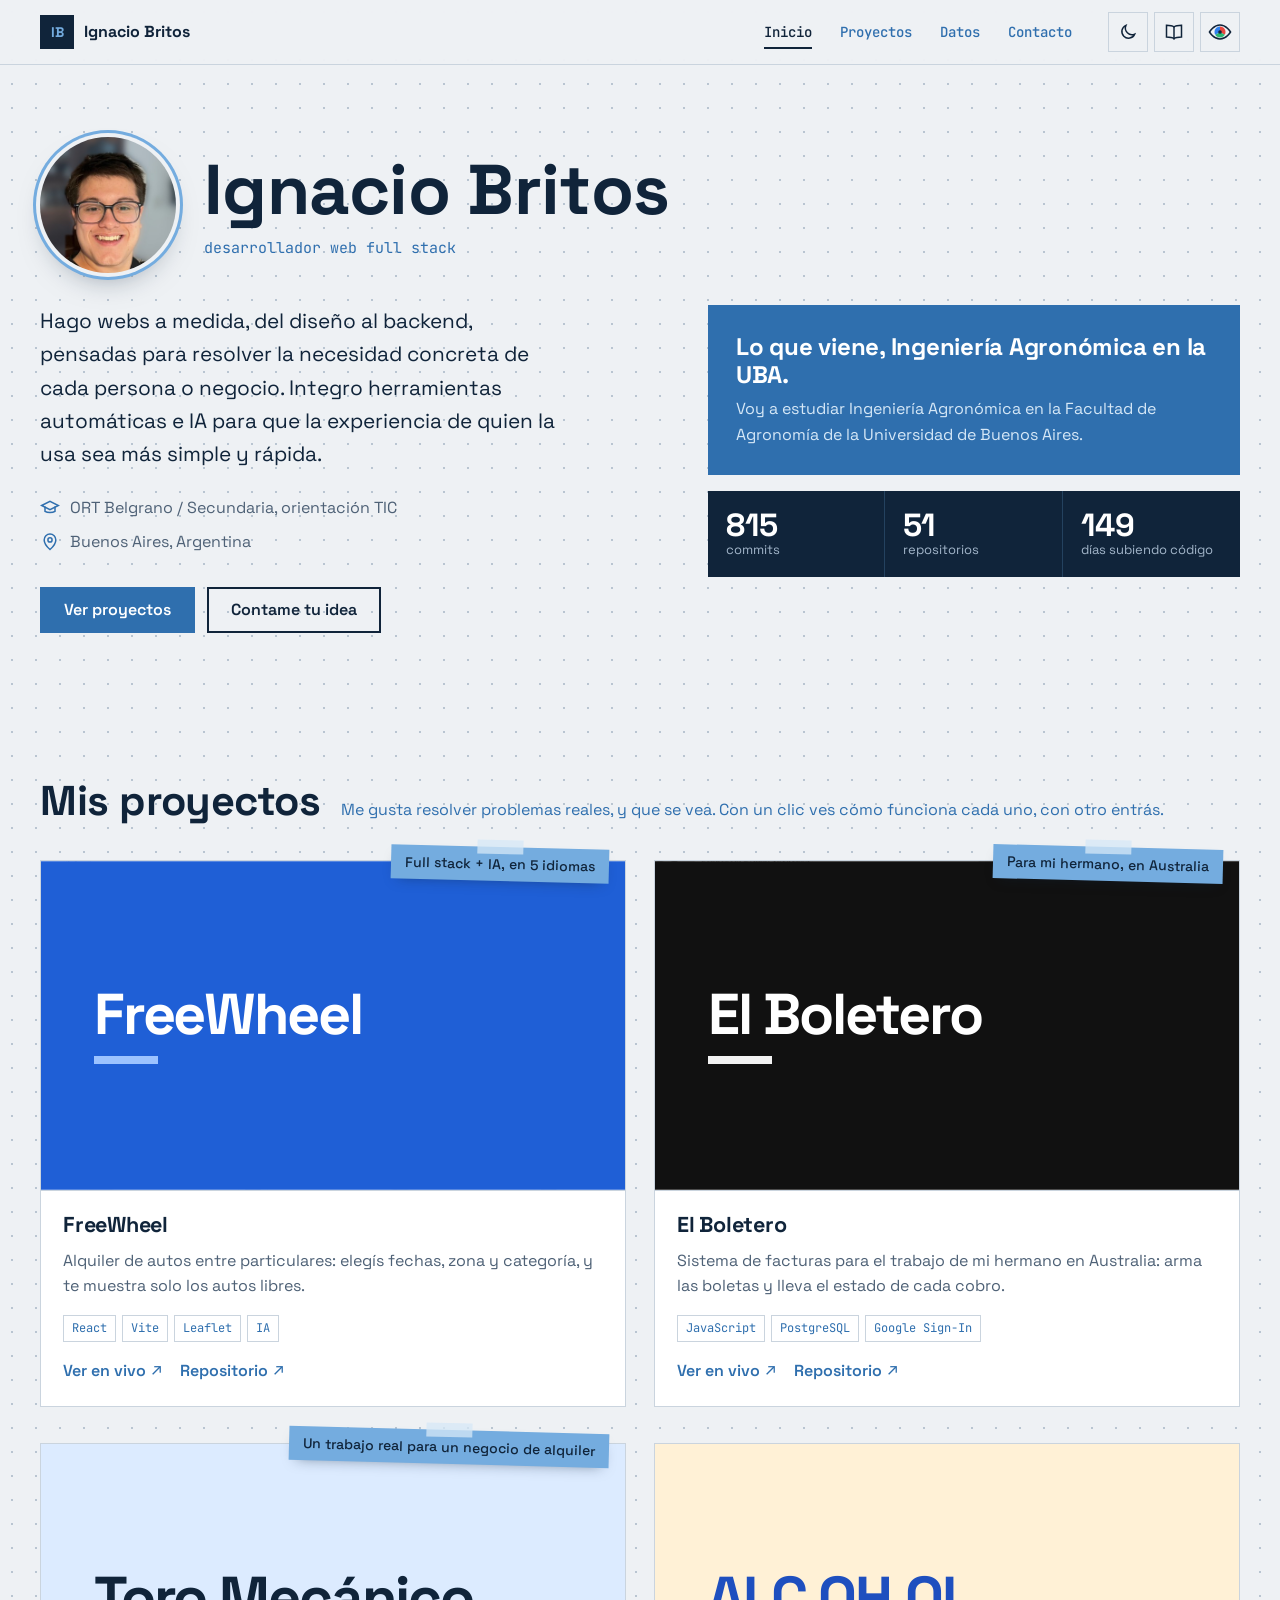
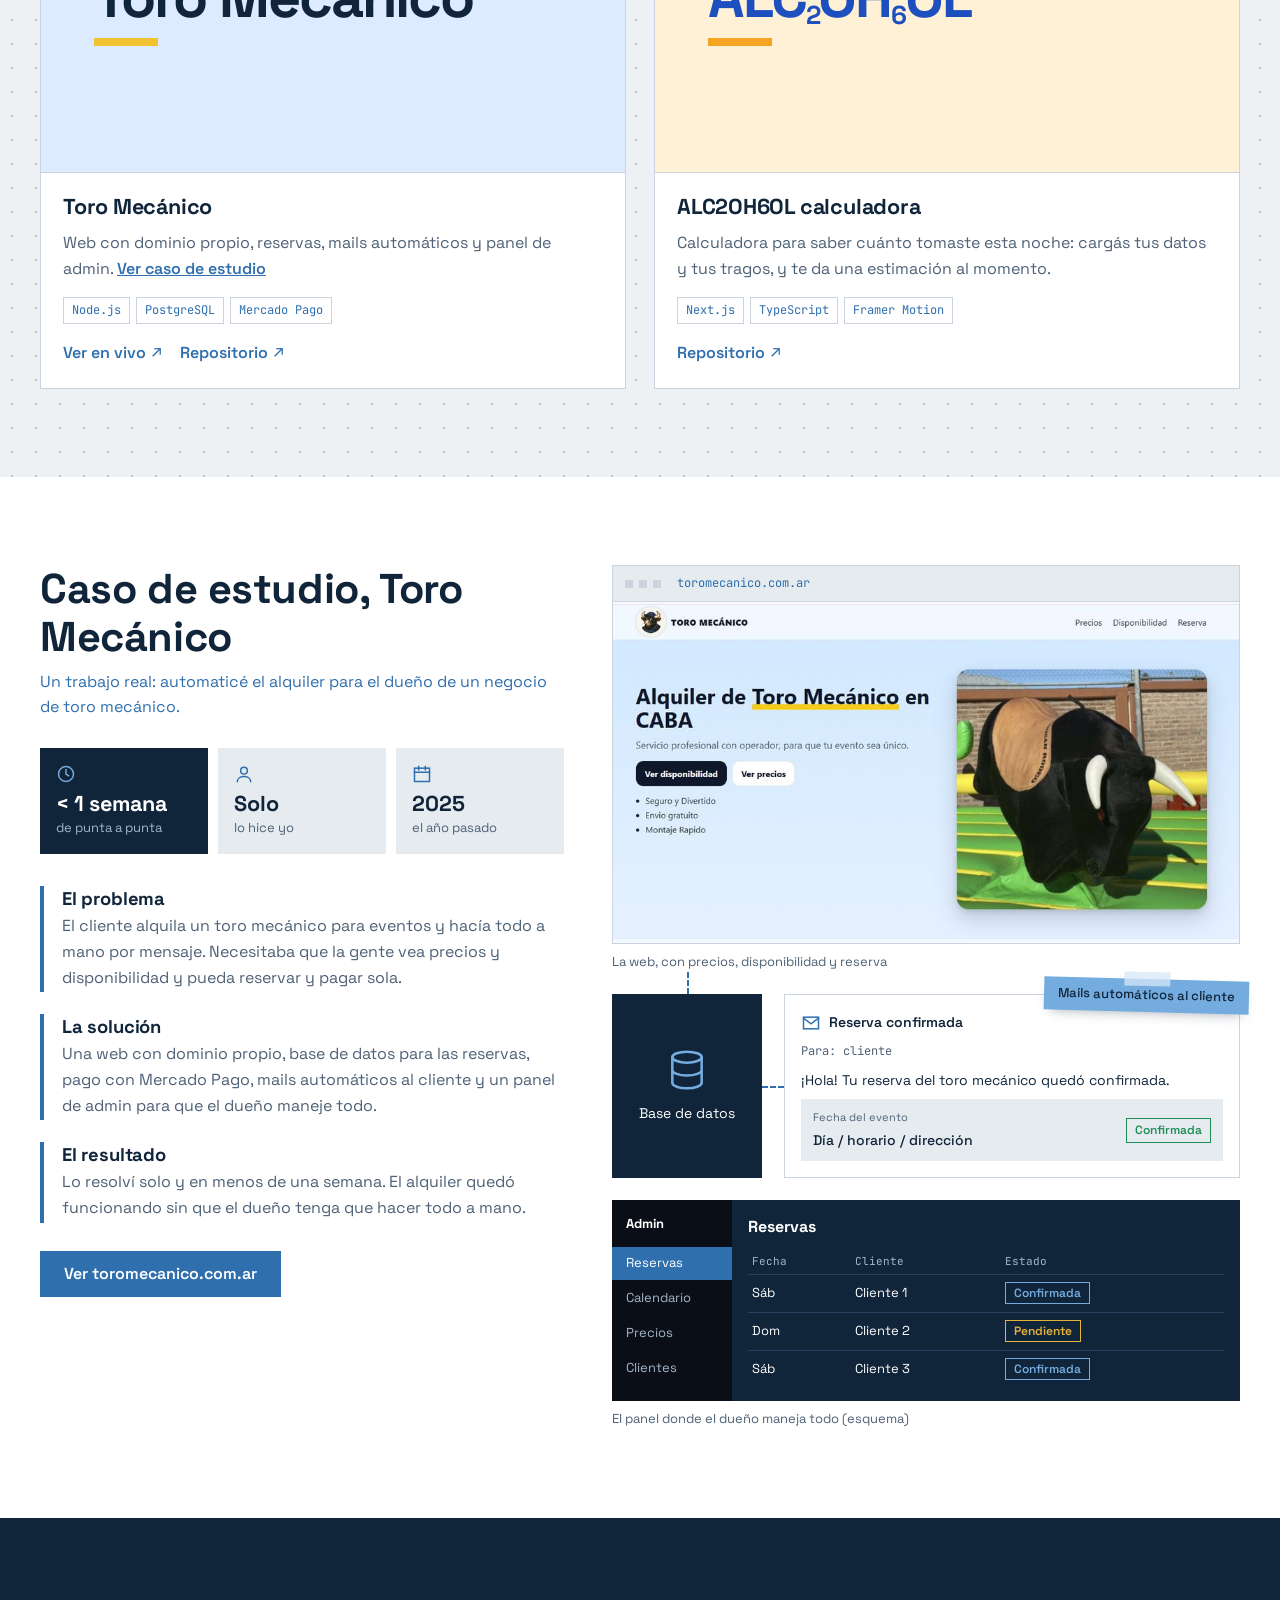
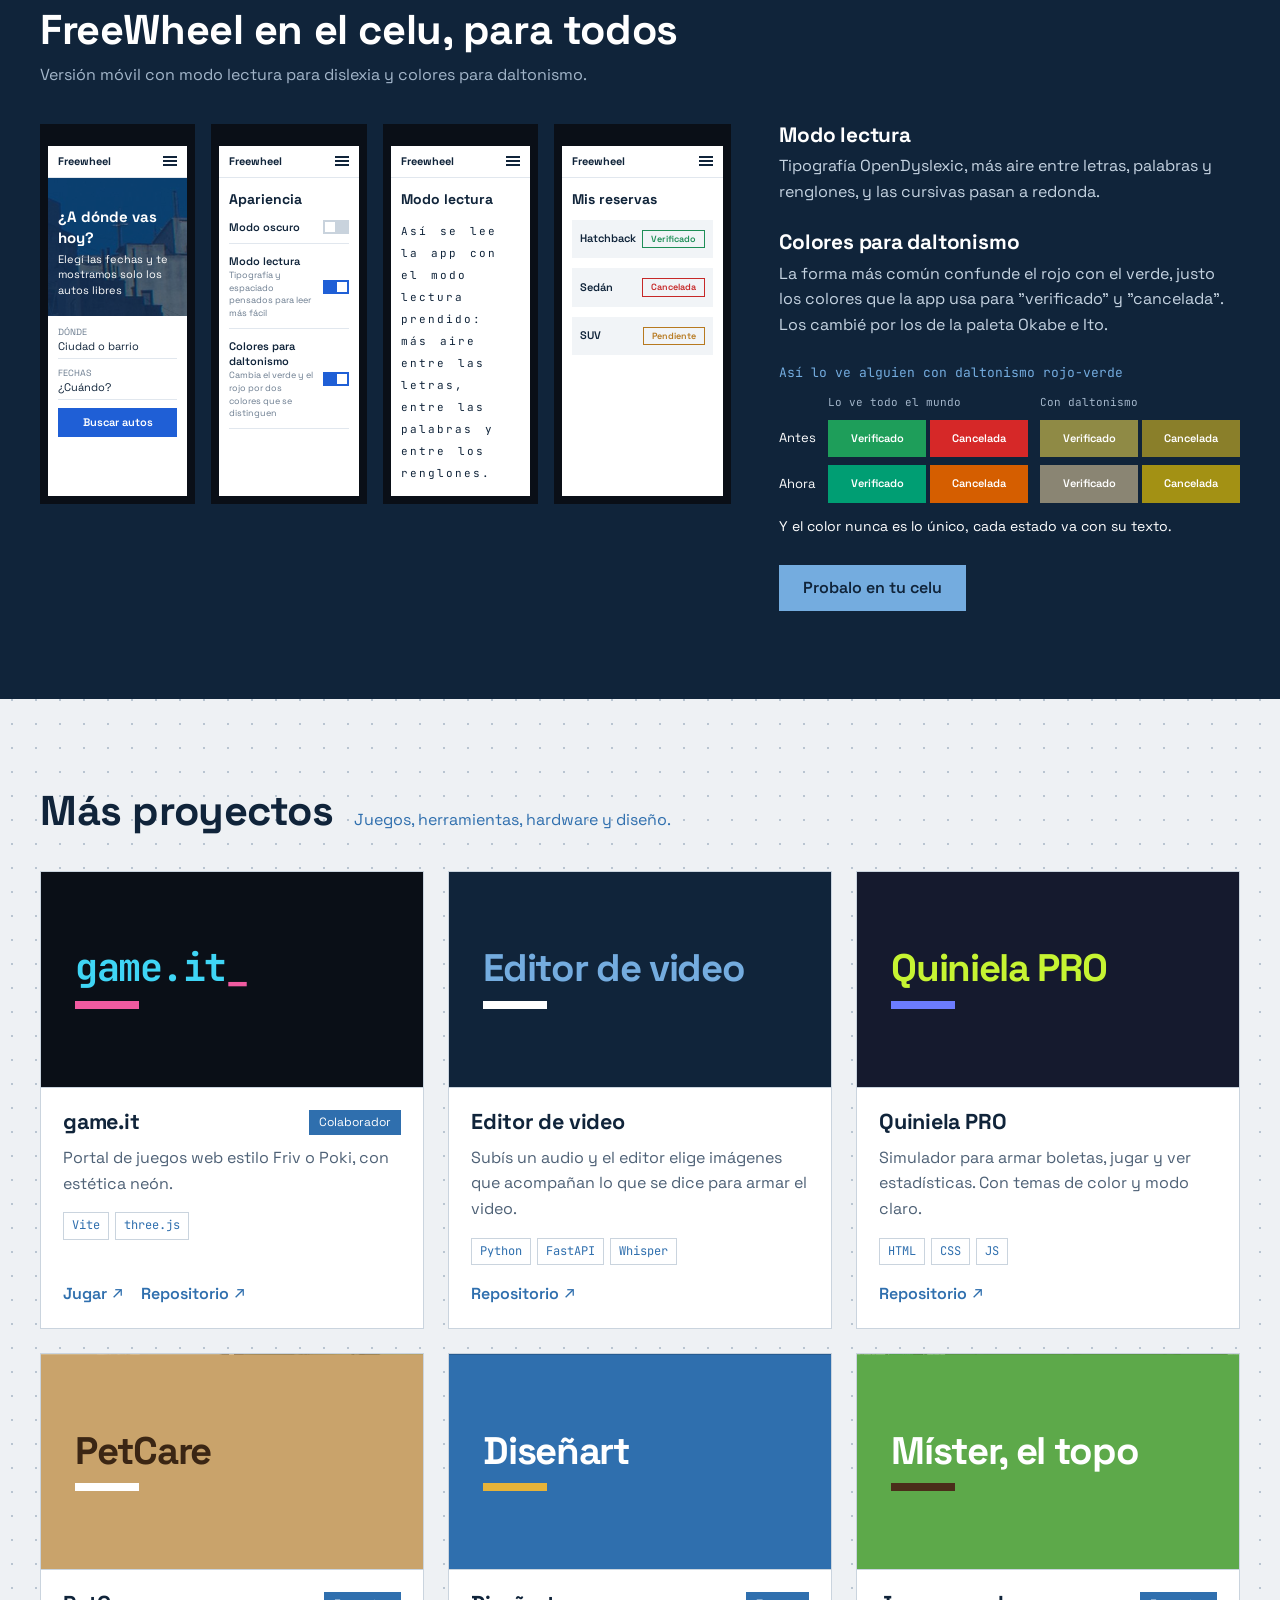
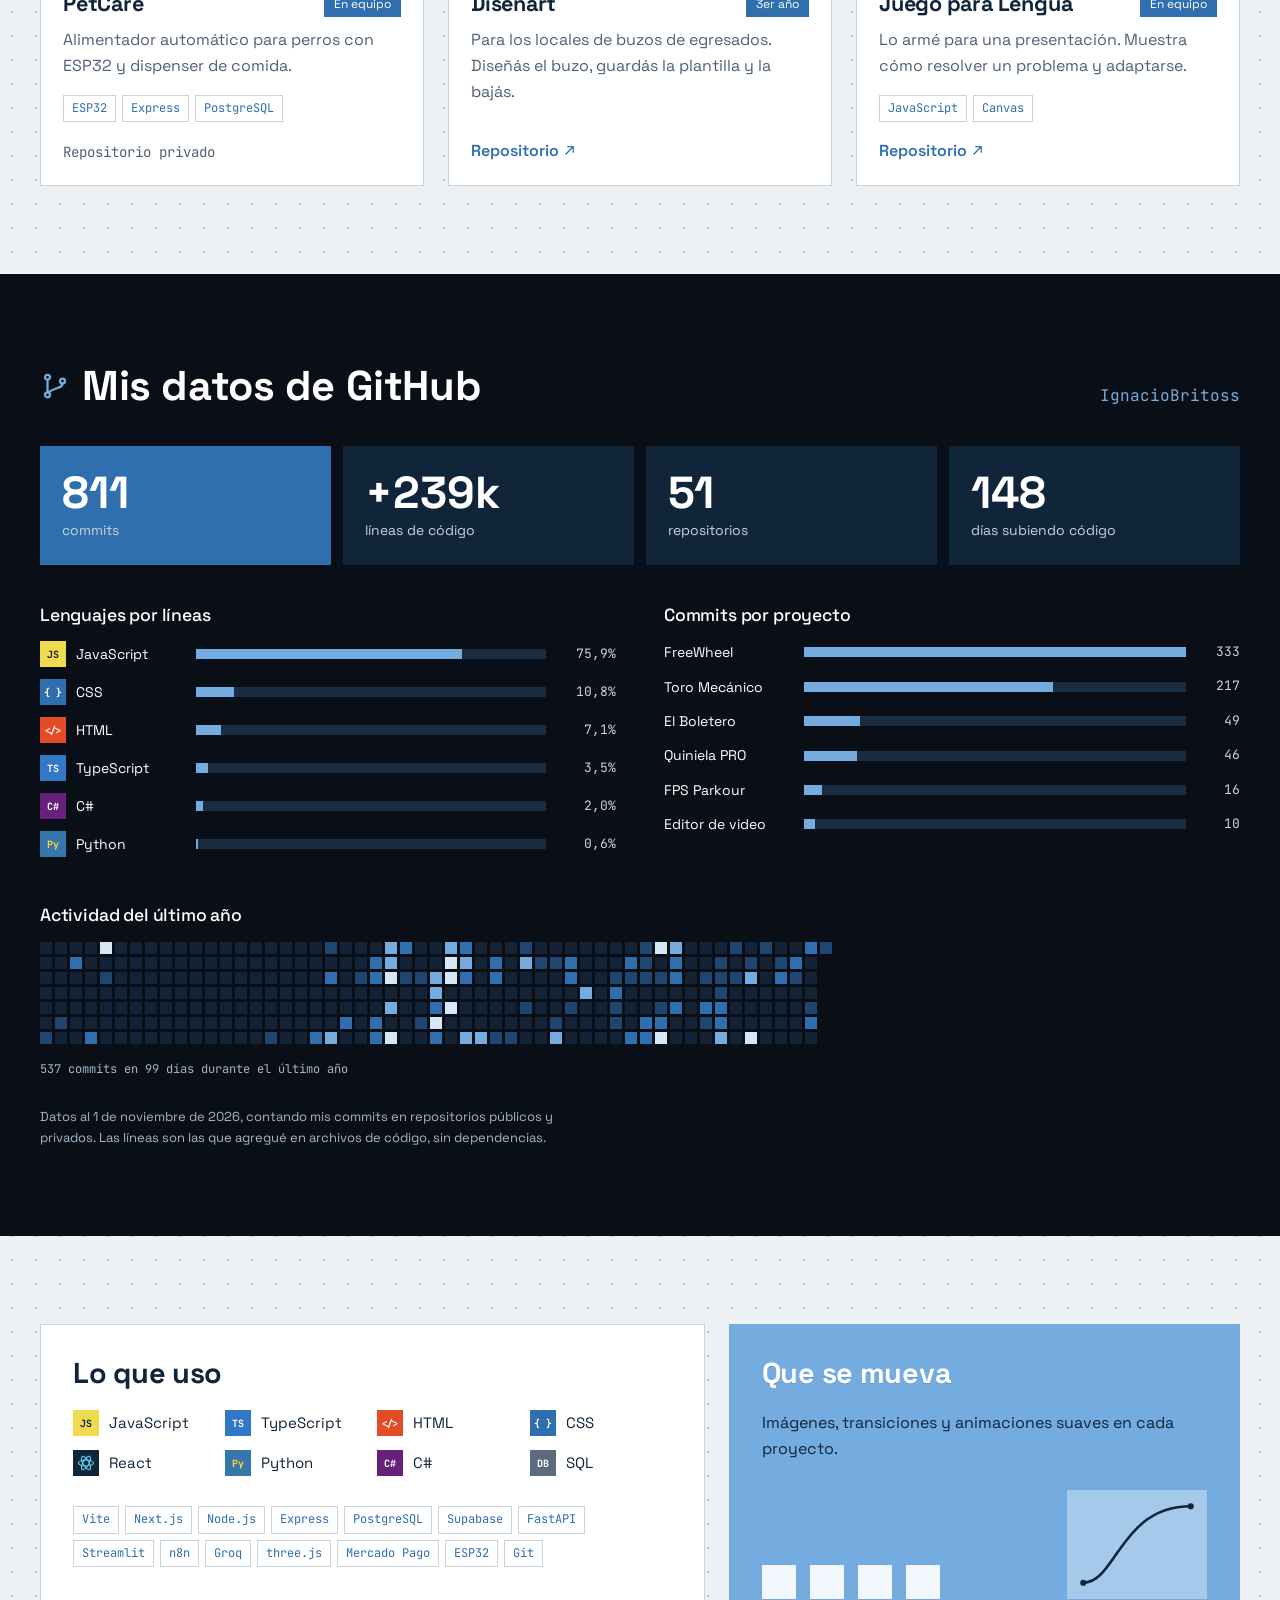
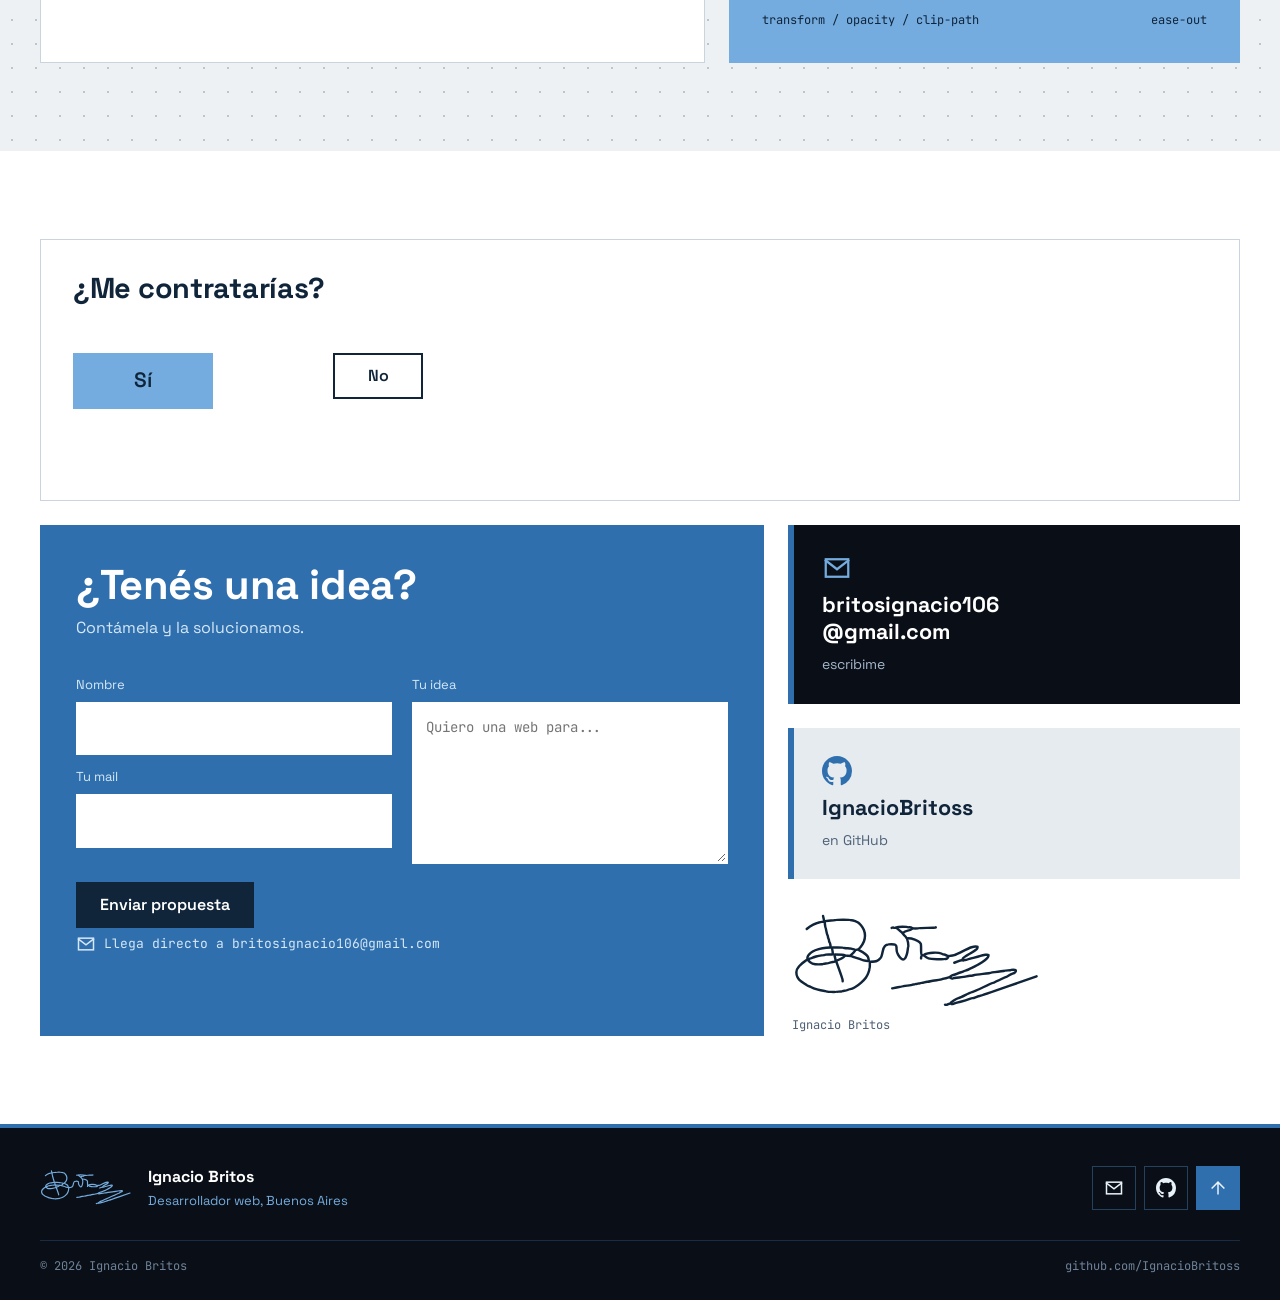
==== commit c950daaf: "Nuevo diseño del portafolio de Lucas Park, estilo tablero de jugador Tablero oscuro numerado (jugado" ====
--- a/index.html
+++ b/index.html
@@ -11,6 +11,7 @@
   <link rel="preconnect" href="https://fonts.gstatic.com" crossorigin>
   <link href="https://fonts.googleapis.com/css2?family=Space+Grotesk:wght@400;500;600;700&family=JetBrains+Mono:wght@400;500;700&family=Atkinson+Hyperlegible:wght@400;700&display=swap" rel="stylesheet">
   <link rel="stylesheet" href="styles.css">
+  <link rel="stylesheet" href="assets/swap.css">
   <script>
     // Aplica las preferencias guardadas antes de pintar, así no hay parpadeo
     (function () {
@@ -24,6 +25,12 @@
       } catch (e) {}
       try {
         var reduce = window.matchMedia('(prefers-reduced-motion: reduce)').matches;
+        // si viene del portafolio de Lucas, la cortina reemplaza a la pantalla de carga
+        if (sessionStorage.getItem('swap-in')) {
+          sessionStorage.removeItem('swap-in');
+          sessionStorage.setItem('ib-intro', '1');
+          if (!reduce) d.classList.add('swap-entering');
+        }
         if (!reduce && !sessionStorage.getItem('ib-intro')) d.classList.add('intro');
       } catch (e) {}
     })();
@@ -42,7 +49,11 @@
 
   <header class="topbar">
     <div class="wrap topbar__in">
-      <a class="brand" href="#inicio" aria-label="Ignacio Britos, inicio">
+      <a class="brand" href="#inicio" aria-label="Ignacio Britos, tocá para ver el portafolio de Lucas Park"
+         data-swap="/park" data-swap-file="park.html" data-color="#2F6FAE"
+         data-alt-mark="LP" data-alt-name="Lucas <em>Park</em>" data-alt-color="#DC1125"
+         data-alt-label="Lucas Park, tocá de nuevo para ir a su portafolio"
+         data-alt-hint="Tocá de nuevo para ver el portafolio de Lucas">
         <span class="brand__mark" aria-hidden="true">IB</span>
         <span class="brand__name">Ignacio Britos</span>
       </a>
@@ -697,5 +708,6 @@
   </footer>
 
   <script src="main.js"></script>
+  <script src="assets/swap.js"></script>
 </body>
 </html>
--- a/styles.css
+++ b/styles.css
@@ -183,6 +183,10 @@
   background: var(--navy); color: var(--sky); font-size: 14px;
 }
 :root[data-theme="dark"] .brand__mark { background: var(--blue); color: #fff; }
+/* el logo dado vuelta muestra a Lucas Park, con sus colores */
+.brand.is-alt .brand__mark { background: #DC1125; color: #fff; }
+.brand__name em { font-style: normal; color: #DC1125; }
+:root { --swap-self: #2F6FAE; }
 .nav { display: flex; gap: 4px; margin-left: auto; }
 .nav a, .mobile-nav a {
   position: relative; padding: 8px 12px; text-decoration: none; font-weight: 500;
--- a/assets/swap.css
+++ b/assets/swap.css
@@ -0,0 +1,49 @@
+/* Cambio de portafolio desde el logo (compartido por las dos páginas) */
+.brand { position: relative; cursor: pointer; }
+.brand__mark { transition: background-color .3s ease, color .3s ease; }
+.brand__name { transition: color .3s ease; }
+.brand.is-spinning .brand__mark { animation: swap-spin .76s cubic-bezier(.22, 1, .36, 1); }
+.brand.is-spinning .brand__name { animation: swap-name .76s cubic-bezier(.22, 1, .36, 1); }
+@keyframes swap-spin { from { transform: perspective(200px) rotateY(0); } to { transform: perspective(200px) rotateY(360deg); } }
+@keyframes swap-name {
+  40% { opacity: 0; transform: translateY(-8px); }
+  45% { opacity: 0; transform: translateY(8px); }
+  to { opacity: 1; transform: none; }
+}
+
+/* cartelito con lo que hace el segundo toque */
+.brand::after {
+  content: attr(data-alt-hint); position: absolute; left: 0; top: calc(100% + 10px);
+  padding: 6px 10px; white-space: nowrap; pointer-events: none;
+  background: var(--swap-hint-bg, #10243A); color: #fff;
+  font: 500 12px/1.2 "JetBrains Mono", ui-monospace, monospace; letter-spacing: 0; word-spacing: 0;
+  opacity: 0; transform: translateY(-4px); transition: opacity .3s ease, transform .3s ease;
+}
+.brand.is-alt::after { opacity: 1; transform: none; transition-delay: .5s; }
+
+/* la cortina que sale del logo y tapa la página */
+.swap-cover {
+  position: fixed; inset: 0; z-index: 400; display: grid; place-items: center;
+  background: var(--swap-color);
+  clip-path: circle(0 at var(--swap-x) var(--swap-y));
+  transition: clip-path .8s cubic-bezier(.65, 0, .35, 1);
+  pointer-events: none;
+}
+.swap-cover.is-on { clip-path: circle(150vmax at var(--swap-x) var(--swap-y)); }
+.swap-cover.is-instant { transition: none; }
+.swap-cover span {
+  color: #fff; font: 700 clamp(64px, 12vw, 140px)/1 "Space Grotesk", system-ui, sans-serif;
+  opacity: 0; transform: scale(.8); transition: opacity .3s ease .25s, transform .5s cubic-bezier(.22, 1, .36, 1) .25s;
+}
+.swap-cover.is-on span { opacity: 1; transform: none; }
+.swap-cover.is-instant span { transition: none; }
+/* mientras carga la página de destino, la cortina ya está puesta */
+html.swap-entering body::before {
+  content: ""; position: fixed; inset: 0; z-index: 400; background: var(--swap-self);
+}
+
+@media (prefers-reduced-motion: reduce) {
+  .brand.is-spinning .brand__mark, .brand.is-spinning .brand__name { animation: none; }
+  .swap-cover { display: none; }
+  html.swap-entering body::before { display: none; }
+}
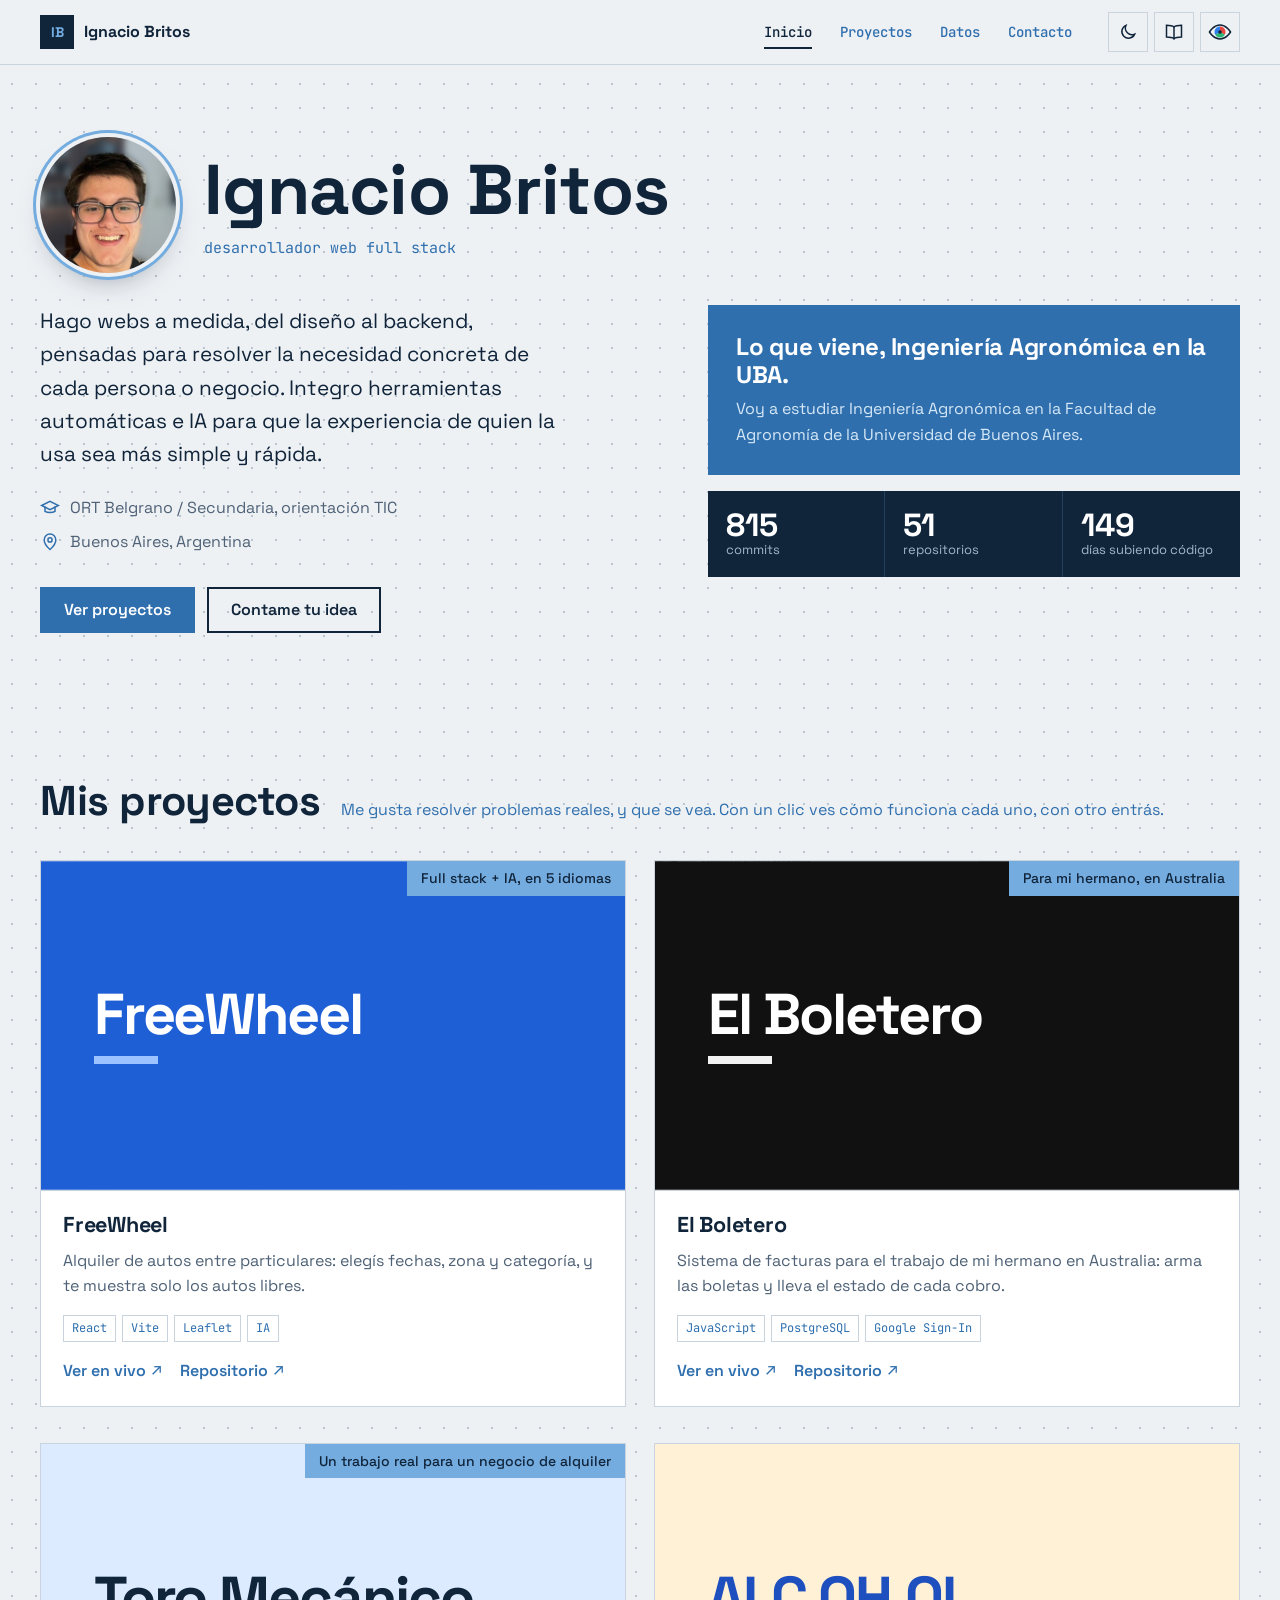
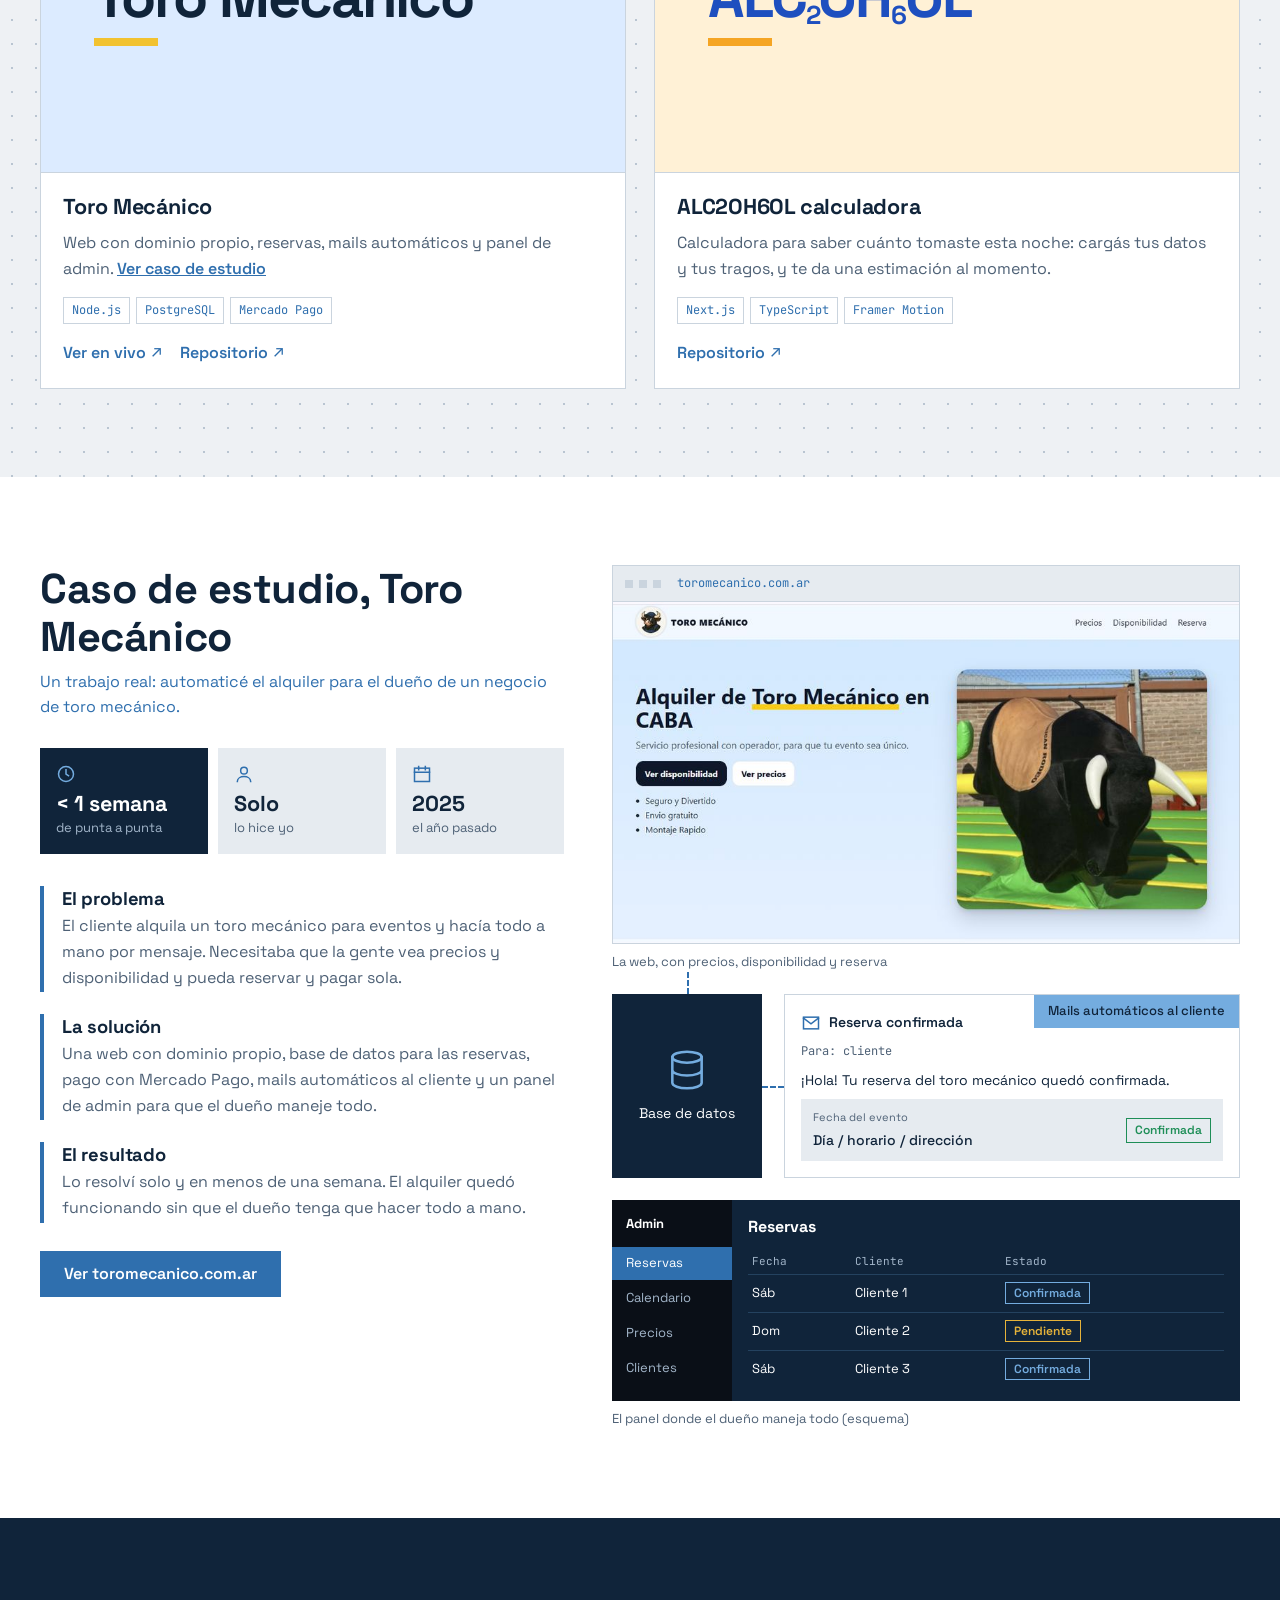
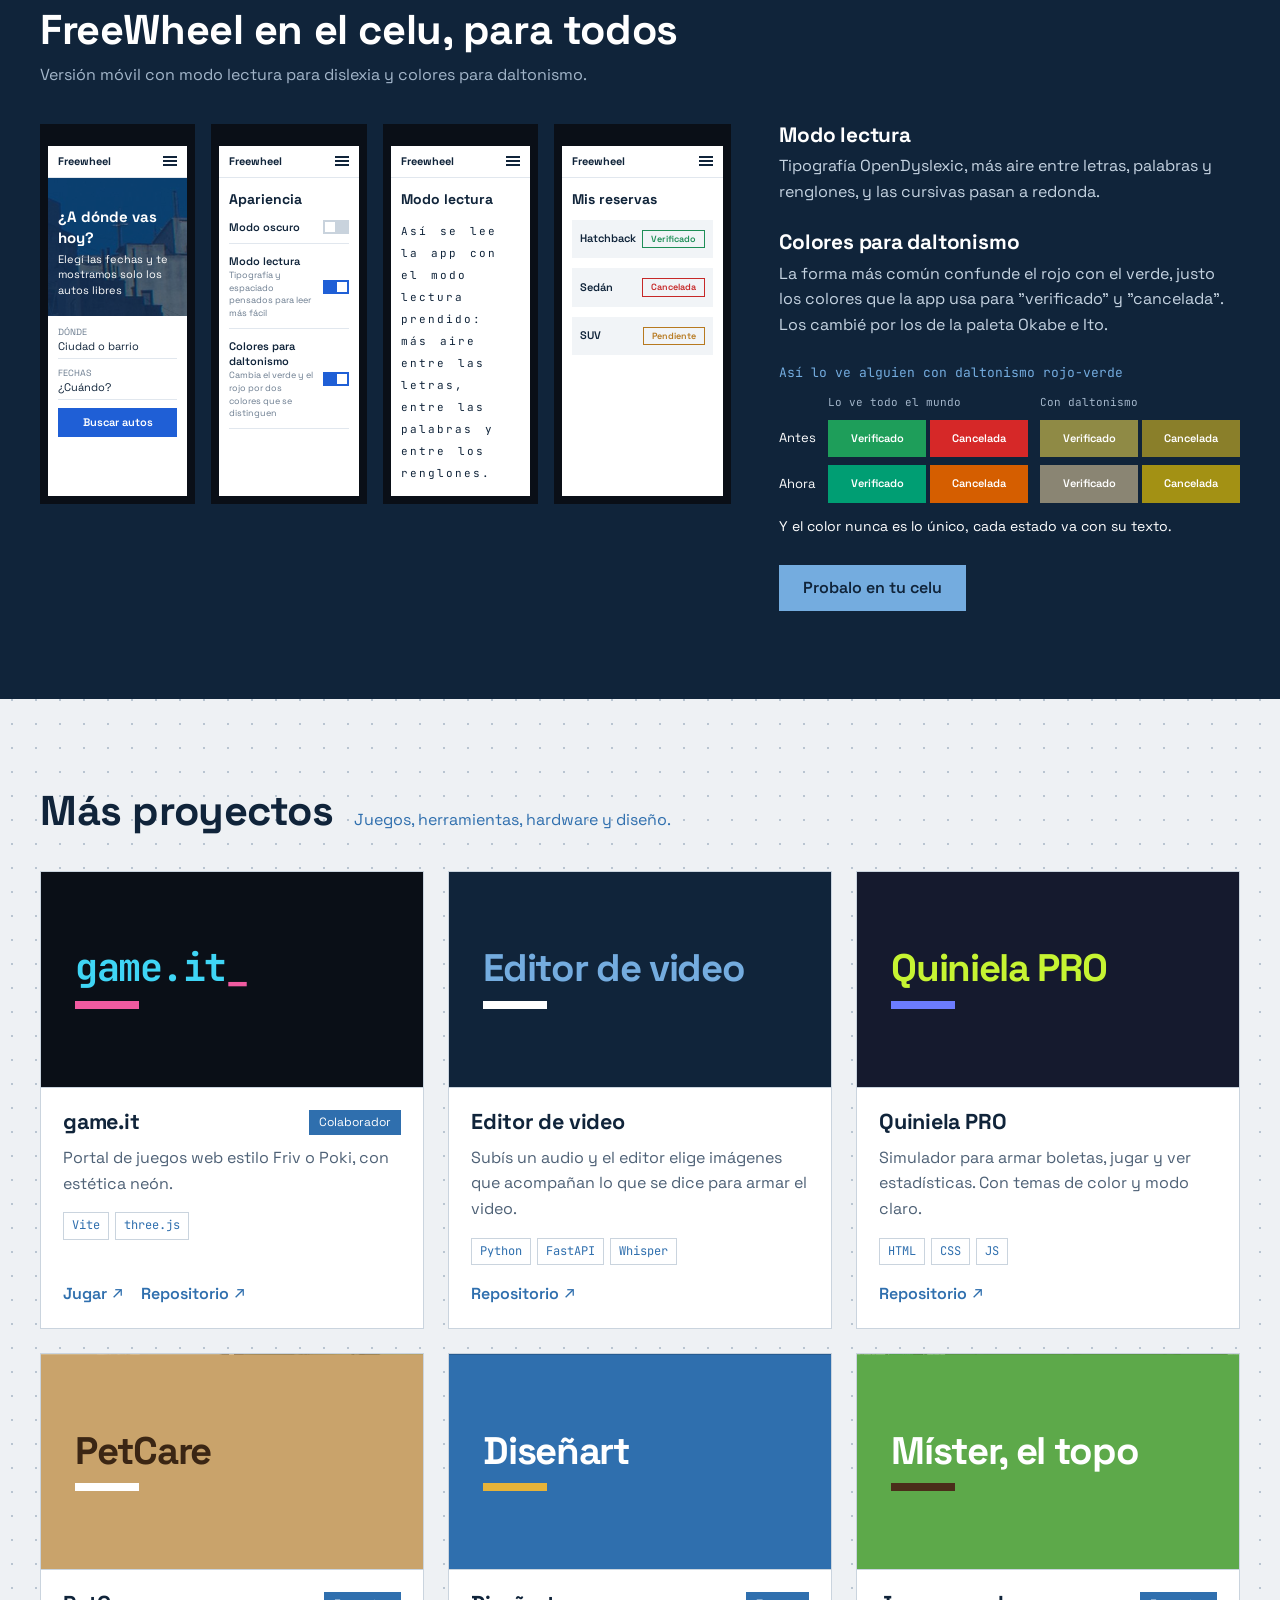
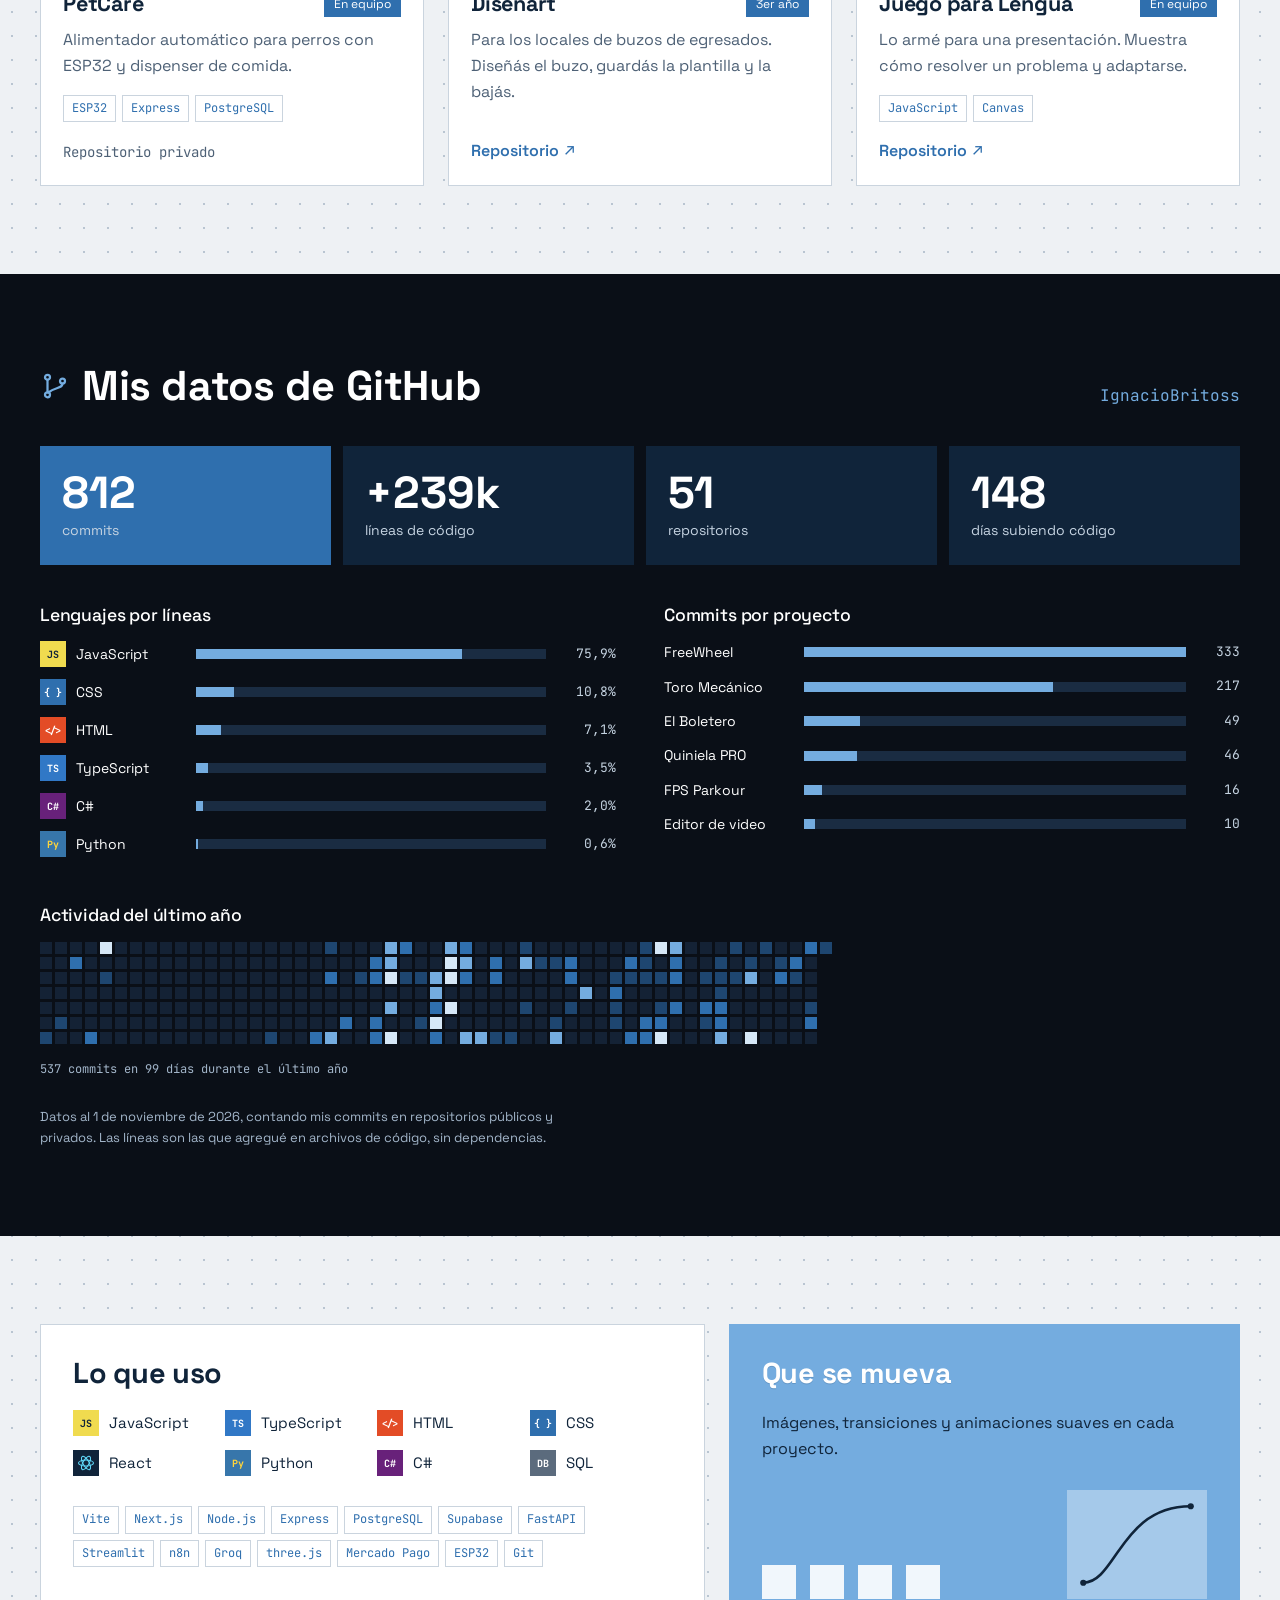
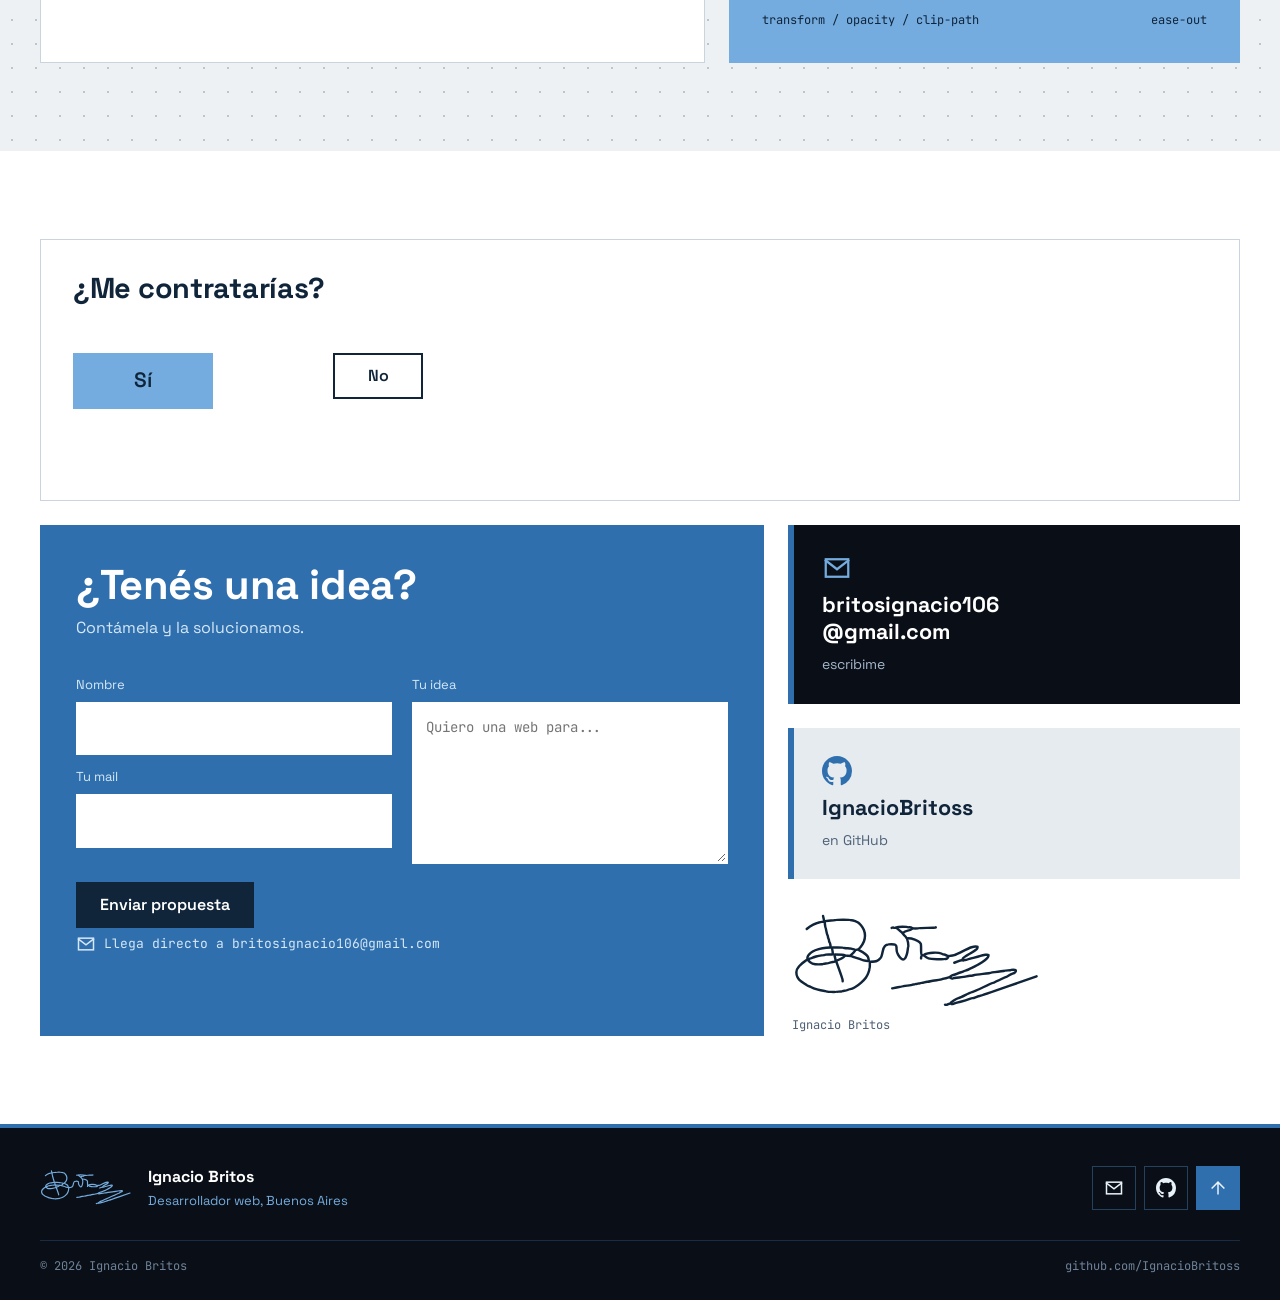
==== commit 34792f61: "Comentarios técnicos en el código, nuevo texto de FreeWheel y notas rectas sin cinta" ====
--- a/index.html
+++ b/index.html
@@ -49,6 +49,10 @@
 
   <header class="topbar">
     <div class="wrap topbar__in">
+      <!-- LOGO QUE CAMBIA DE PORTAFOLIO (lo maneja assets/swap.js)
+           Primer toque: el cuadradito gira 360° y muestra "LP Lucas Park".
+           Segundo toque: una cortina roja sale del logo y lleva a /park.
+           Los data-* le dicen al script a dónde ir y qué mostrar del otro lado. -->
       <a class="brand" href="#inicio" aria-label="Ignacio Britos, tocá para ver el portafolio de Lucas Park"
          data-swap="/park" data-swap-file="park.html" data-color="#2F6FAE"
          data-alt-mark="LP" data-alt-name="Lucas <em>Park</em>" data-alt-color="#DC1125"
@@ -147,6 +151,16 @@
           <p>Me gusta resolver problemas reales, y que se vea. Con un clic ves cómo funciona cada uno, con otro entrás.</p>
         </div>
 
+        <!-- TARJETAS DE PROYECTOS
+             - style="--c-bg / --c-fg / --c-ac": los colores propios de cada proyecto
+               (fondo, letra y detalle de la portada). El CSS es el mismo para todas.
+             - .proj__media es un link: el primer clic lo frena main.js y abre la
+               tarjeta; el segundo clic deja que el link se abra.
+             - El href va a la web en vivo si el proyecto está publicado, y si no,
+               al repositorio de GitHub.
+             - target="_blank" abre otra pestaña para no perder el portafolio y
+               rel="noopener" impide que esa pestaña controle la mía.
+             - data-stagger: las tarjetas entran escalonadas (55 ms entre cada una). -->
         <div class="featured" data-stagger>
           <article class="proj proj--feature reveal" style="--c-bg:#1F5FD6;--c-fg:#FFFFFF;--c-ac:#9CC3FF">
             <a class="proj__media" href="https://freewheel-5a.vercel.app" target="_blank" rel="noopener" aria-label="Abrir FreeWheel en vivo">
@@ -156,7 +170,7 @@
               </div>
               <div class="proj__more"><div class="proj__more-in">
                 <b>Cómo funciona</b>
-                <p>Una persona publica su auto y otra lo reserva, sin agencia en el medio. Tiene mapa, chat y un servicio de IA propio que ayuda a cargar el auto, revisa las fotos y transcribe notas de voz. Está en 5 idiomas.</p>
+                <p>FreeWheel es una plataforma digital de alquiler vehicular peer-to-peer que conecta a propietarios y usuarios, permitiendo publicar y alquilar autos de forma simple, rápida y accesible, en un modelo similar a Airbnb. Facilita transacciones confiables mediante verificación de identidad, perfiles verificados, pagos protegidos, contratos digitales, reglas claras de uso y un sistema de reputación y reseñas que promueve la confianza y brinda seguridad a ambas partes durante todo el proceso.</p>
               </div></div>
             </a>
             <span class="note">Full stack + IA, en 5 idiomas</span>
@@ -628,6 +642,8 @@
     <!-- ============ CONTACTO ============ -->
     <section class="section section--white" id="contacto">
       <div class="wrap contact">
+        <!-- ¿ME CONTRATARÍAS?: los dos botones están dentro de .hire__zone, que
+             es el recuadro por donde se puede mover el "No" (lo mueve main.js). -->
         <div class="hire reveal">
           <h2>¿Me contratarías?</h2>
           <div class="hire__zone" id="hire-zone">
@@ -640,6 +656,13 @@
         <div class="idea reveal" id="idea">
           <h2>¿Tenés una idea?</h2>
           <p>Contámela y la solucionamos.</p>
+          <!-- FORMULARIO CON FORMSUBMIT
+               - main.js frena el envío normal y manda los datos con fetch, sin
+                 recargar la página. El action queda como respaldo si el JS no carga.
+               - novalidate: la validación la hago yo en main.js, con mensajes propios.
+               - Los campos que empiezan con _ son opciones de FormSubmit.
+               - _honey es una trampa anti-spam: está escondido, una persona nunca
+                 lo llena, pero los robots completan todo y así se los descarta. -->
           <form class="form" id="idea-form" action="https://formsubmit.co/britosignacio106@gmail.com" method="POST" novalidate>
             <input type="hidden" name="_subject" value="Nueva propuesta desde el portafolio">
             <input type="hidden" name="_template" value="table">
--- a/styles.css
+++ b/styles.css
@@ -4,6 +4,15 @@
    Bordes rectos en todo, nada redondeado.
    Movimiento: solo transform, opacity y clip-path, con ease-out
    (el mismo criterio que FreeWheel).
+
+   Reglas de movimiento traídas de FreeWheel:
+   1. Solo se animan transform, opacity y clip-path. Esas tres las mueve
+      la placa de video sin recalcular el diseño de la página; animar
+      width, height, top o margin la obliga a rehacerlo en cada cuadro.
+   2. Una sola curva para todo, --salida: arranca rápido y frena suave.
+      Nunca ease-in en la interfaz: retrasa justo lo que el ojo ya mira.
+   3. Las clases de entrada las pone el JS (ver "Entradas al scrollear").
+   4. Con prefers-reduced-motion no se anima nada.
    ========================================================== */
 
 :root {
@@ -31,7 +40,8 @@
   --font: "Space Grotesk", system-ui, sans-serif;
   --font-head: "Space Grotesk", system-ui, sans-serif;
   --mono: "JetBrains Mono", ui-monospace, monospace;
-  /* arranca fuerte y frena largo */
+  /* arranca fuerte y frena largo: la misma curva que FreeWheel
+     (allá se llama --fw-salida). La usan todas las transiciones. */
   --salida: cubic-bezier(.22, 1, .36, 1);
   --wrap: 1200px;
   --tracking: normal;
@@ -261,7 +271,9 @@
 .hero__meta svg { color: var(--accent); }
 .hero__cta { display: flex; flex-wrap: wrap; gap: 12px; }
 
-/* el nombre entra letra por letra */
+/* el nombre entra letra por letra: cada letra está en una caja con
+   overflow hidden y sube desde abajo. El retraso es su número (--i, lo
+   pone main.js) por 35 ms, más lo que dura la pantalla de carga (--start). */
 .split-word { display: inline-block; white-space: nowrap; }
 .split-ch { display: inline-block; overflow: hidden; vertical-align: top; padding-bottom: .08em; margin-bottom: -.08em; }
 .split-ch > span { display: inline-block; }
@@ -295,7 +307,16 @@
 .gh-user { margin-left: auto; color: var(--sky); text-decoration: none; }
 .gh-user:hover { text-decoration: underline; }
 
-/* ---------- Proyectos ---------- */
+/* ==========================================================
+   TARJETAS DE PROYECTOS
+   Estructura de cada tarjeta (ver index.html):
+   .proj > .proj__media (link) > .proj__frame (portada + captura)
+                               > .proj__more (texto "Cómo funciona")
+   Cada tarjeta trae sus colores en variables desde el HTML:
+   --c-bg (fondo), --c-fg (letra) y --c-ac (detalle). Así un solo CSS
+   sirve para todos los proyectos.
+   El JS solo agrega o saca la clase .is-open; todo lo visual está acá.
+   ========================================================== */
 .featured { display: grid; grid-template-columns: repeat(2, 1fr); gap: 36px 28px; }
 .more { display: grid; grid-template-columns: repeat(3, 1fr); gap: 24px; }
 
@@ -353,7 +374,11 @@
 }
 .proj__media:hover .proj__frame::after { opacity: 1; }
 
-/* abierto: se va la portada, aparece la captura y abajo se despliega cómo funciona */
+/* abierto (.is-open, la pone main.js en el primer clic):
+   - la portada se recorta hacia arriba con clip-path,
+   - la captura pasa de un zoom leve (1.08) a su tamaño normal,
+   - "Cómo funciona" se despliega: la fila de grilla pasa de 0fr a 1fr,
+     que es la forma de animar un alto sin saber cuánto mide el texto. */
 .proj.is-open .proj__cover { clip-path: inset(0 0 100% 0); }
 .proj.is-open .proj__name { transform: translateY(-24px); }
 .proj.is-open .proj__shot { transform: scale(1); }
@@ -392,21 +417,14 @@
   padding: 3px 8px; border: 1px solid var(--line); color: var(--accent-text);
 }
 
-/* notas tipo cinta, como en el moodboard */
+/* notas: un cuadrito celeste recto, encajado en la esquina de arriba a
+   la derecha, por dentro de la tarjeta (sin cinta ni inclinación) */
 .note {
-  position: absolute; z-index: 5; top: -14px; right: 16px; max-width: 70%;
+  position: absolute; z-index: 5; top: 0; right: 0; max-width: 70%;
   background: var(--sky); color: var(--navy); padding: 8px 14px;
   font-size: 14px; line-height: 1.3; font-weight: 500;
-  transform: rotate(1.5deg);
-  box-shadow: 0 6px 14px -8px rgba(16, 36, 58, .5);
-  transition: transform .45s var(--salida);
-}
-.note::before {
-  content: ""; position: absolute; top: -7px; left: 50%; width: 46px; height: 14px;
-  margin-left: -23px; background: rgba(214, 232, 247, .75);
-}
-.proj:hover .note, .proj.is-open .note { transform: rotate(-1deg) translateY(-3px); }
-.note--sm { font-size: 13px; top: -16px; right: -10px; }
+}
+.note--sm { font-size: 13px; }
 
 /* ilustraciones hechas con CSS para proyectos sin captura */
 .editor { background: #0A0F17; color: #fff; display: flex; flex-direction: column; gap: 10px; font-size: 13px; }
@@ -625,6 +643,9 @@
 .hire__zone { position: relative; height: 120px; margin-top: 18px; }
 .hire__yes { position: absolute; left: 0; top: 30px; min-width: 140px; min-height: 56px; font-size: 1.3rem; background: var(--sky); color: var(--navy); }
 .hire__yes:hover { background: var(--blue); color: #fff; }
+/* el "No" está posicionado absoluto dentro de .hire__zone: main.js le
+   cambia left y top a un lugar al azar, y esta transición hace que se
+   deslice en vez de aparecer de golpe */
 .hire__no {
   position: absolute; left: min(260px, calc(100% - 90px)); top: 30px; min-width: 90px; background: var(--surface); border-color: var(--text);
   transition: left .45s var(--salida), top .45s var(--salida), transform .3s var(--salida);
@@ -674,7 +695,11 @@
 .sign .firma-svg { width: min(250px, 72%); }
 .sign p { font-size: 12px; color: var(--muted); }
 /* se escribe trazo por trazo, como en vivo: cada trazo espera su turno
-   escondido y se dibuja a la velocidad que le corresponde por su largo */
+   escondido y se dibuja a la velocidad que le corresponde por su largo.
+   Cada <path> tiene pathLength="1", así su largo vale 1 sin importar el
+   tamaño real. Con stroke-dasharray y stroke-dashoffset en 1 el trazo
+   está oculto; al pasar el offset a 0 se "dibuja". --d (cuándo empieza)
+   y --t (cuánto dura) vienen escritos en cada path del HTML. */
 .sc-in .firma-svg--draw path { stroke-dasharray: 1 2; stroke-dashoffset: 1; opacity: 0; }
 .sc-visible .firma-svg--draw path {
   stroke-dashoffset: 0; opacity: 1;
@@ -711,8 +736,15 @@
 .gh-mark { width: 30px; height: 30px; fill: currentColor; }
 .link-card .gh-mark { color: var(--accent); }
 
-/* ---------- Entradas al scrollear ----------
-   Las clases las pone el JS: si no corre, todo se ve igual que siempre. */
+/* ==========================================================
+   ENTRADAS AL SCROLLEAR (sistema traído de FreeWheel)
+   Las clases las pone el JS: si no corre, todo se ve igual que siempre.
+   - .sc-in: estado inicial, invisible y un poco corrido.
+   - .sc-visible: dispara la animación "entra" con la curva --salida.
+   - --retraso: escalonado de 55 ms entre hermanos (lo calcula main.js).
+   - backwards: la animación manda solo antes de empezar, así el
+     escalonado espera invisible y al terminar suelta el control.
+   ========================================================== */
 .sc-in { opacity: 0; transform: var(--desde, translateY(24px)); }
 .sc-in[data-from="right"] { --desde: translateX(28px); }
 .sc-visible {
@@ -721,6 +753,7 @@
 }
 @keyframes entra { from { opacity: 0; transform: var(--desde, translateY(24px)); } to { opacity: 1; transform: none; } }
 
+/* quien pidió menos movimiento en su sistema ve todo quieto */
 @media (prefers-reduced-motion: reduce) {
   html { scroll-behavior: auto; }
   *, *::before, *::after { animation: none !important; transition-duration: .01ms !important; transition-delay: 0ms !important; }
@@ -774,6 +807,7 @@
   .bars--plain li > span:first-child { grid-column: 1 / -1; }
   .bars--plain li b { grid-column: 1; grid-row: 2; }
   .hero__stats strong { font-size: 1.6rem; }
-  .note { right: 10px; max-width: 80%; }
+  .note { max-width: 80%; }
+  .flow__mail { padding-top: 48px; } /* deja lugar a la nota de la esquina */
   .motion__labels { flex-direction: column; }
 }
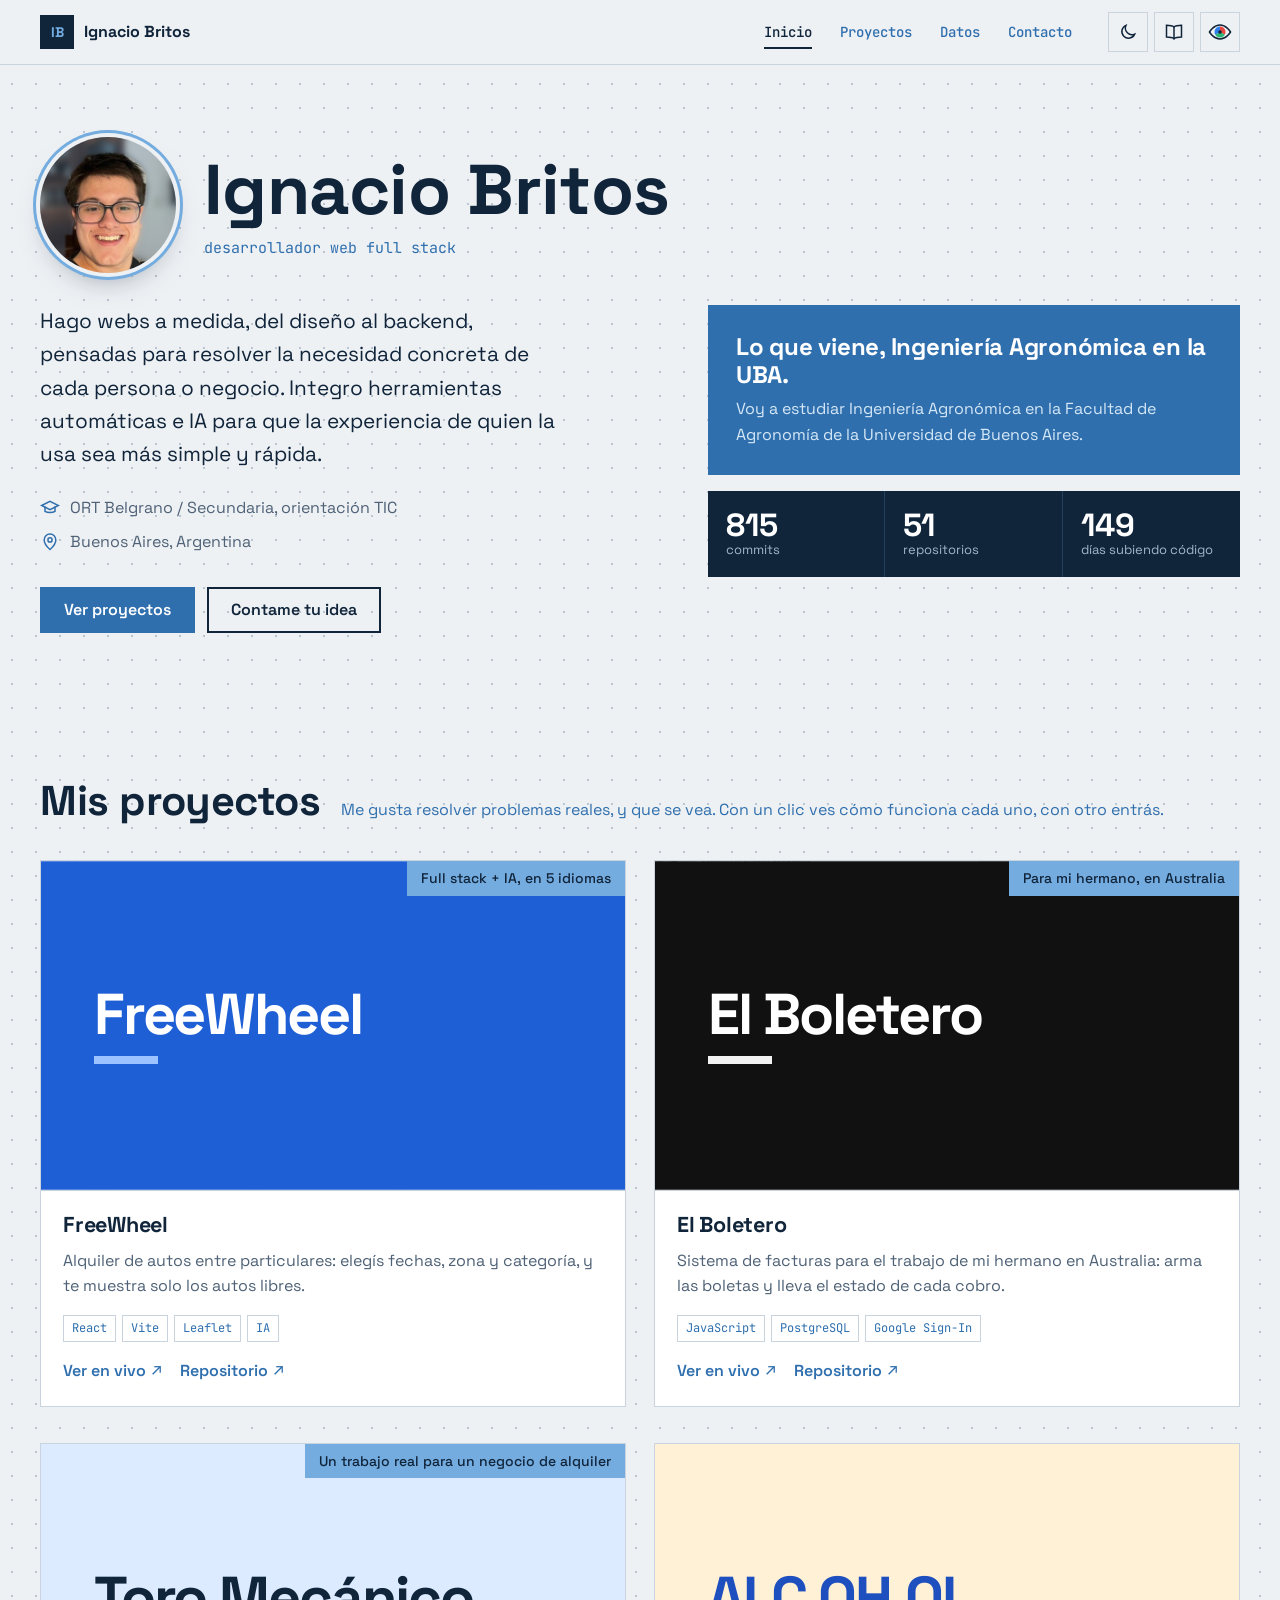
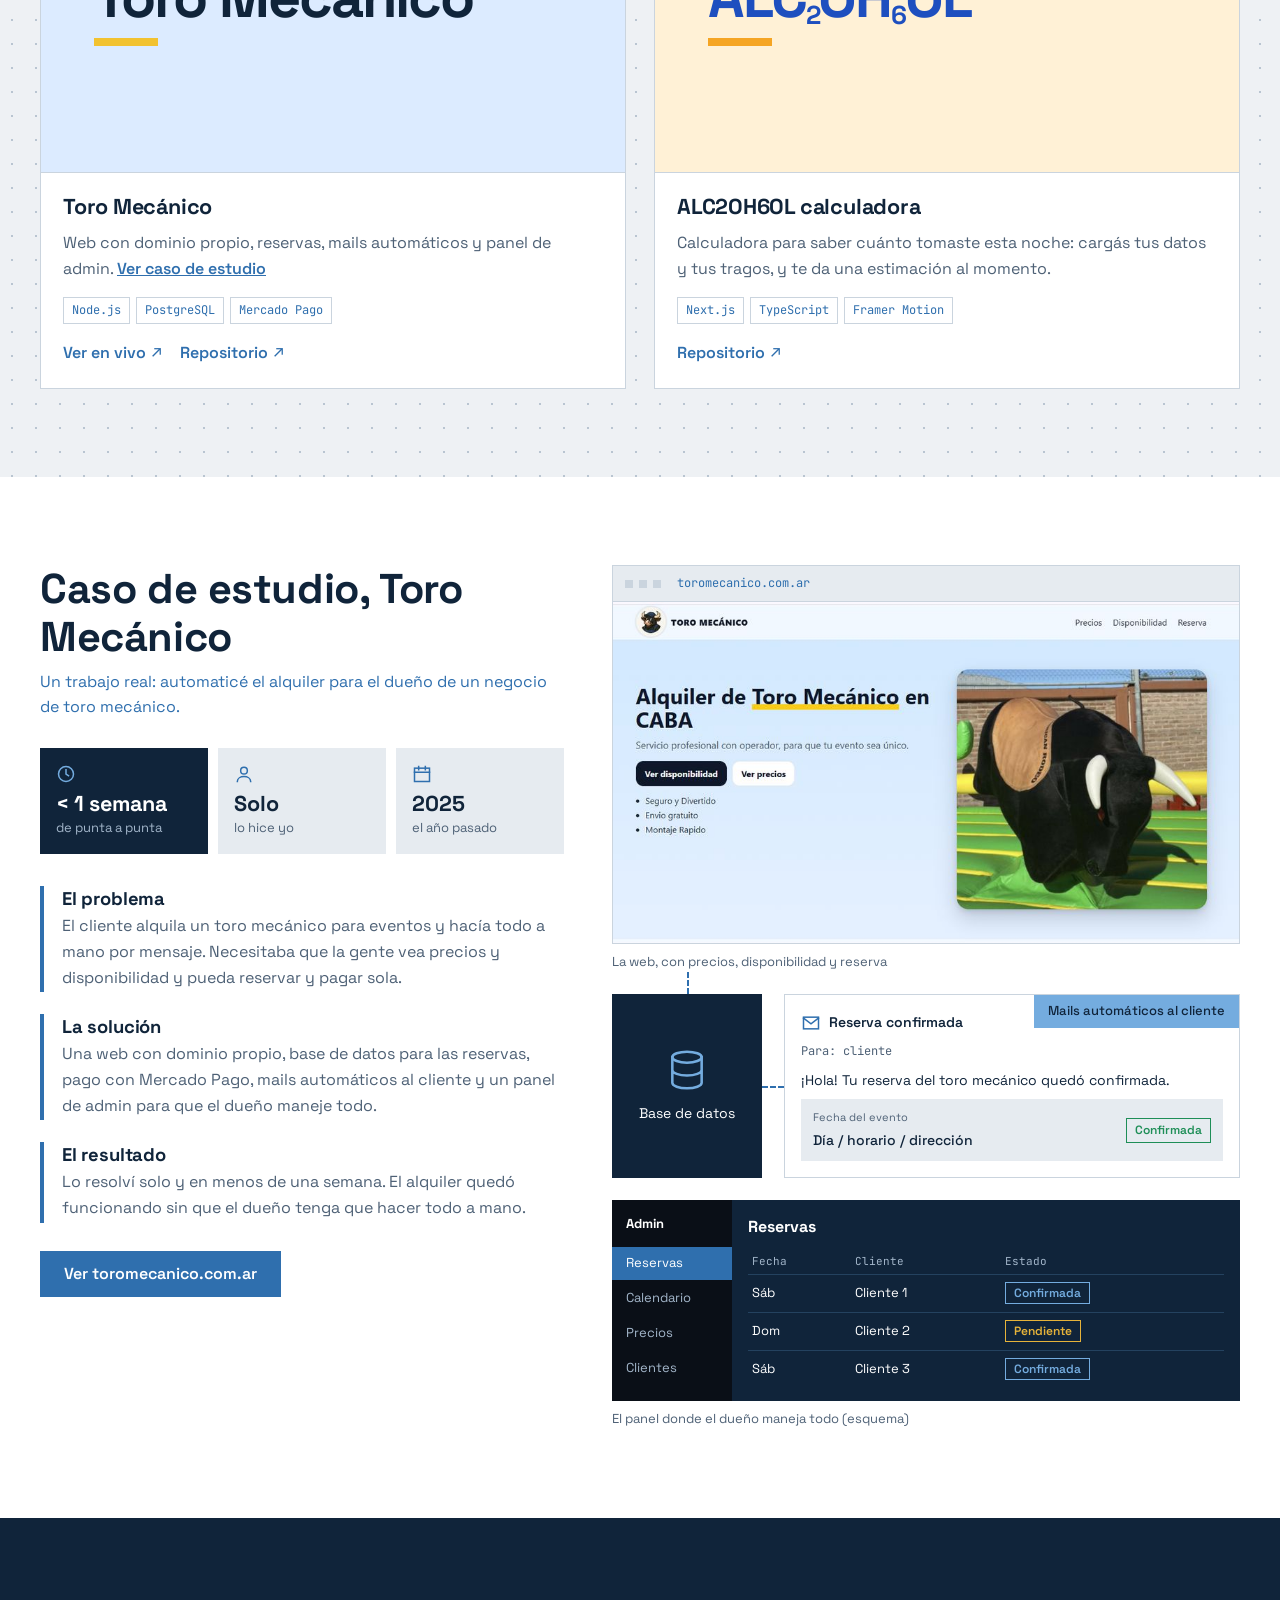
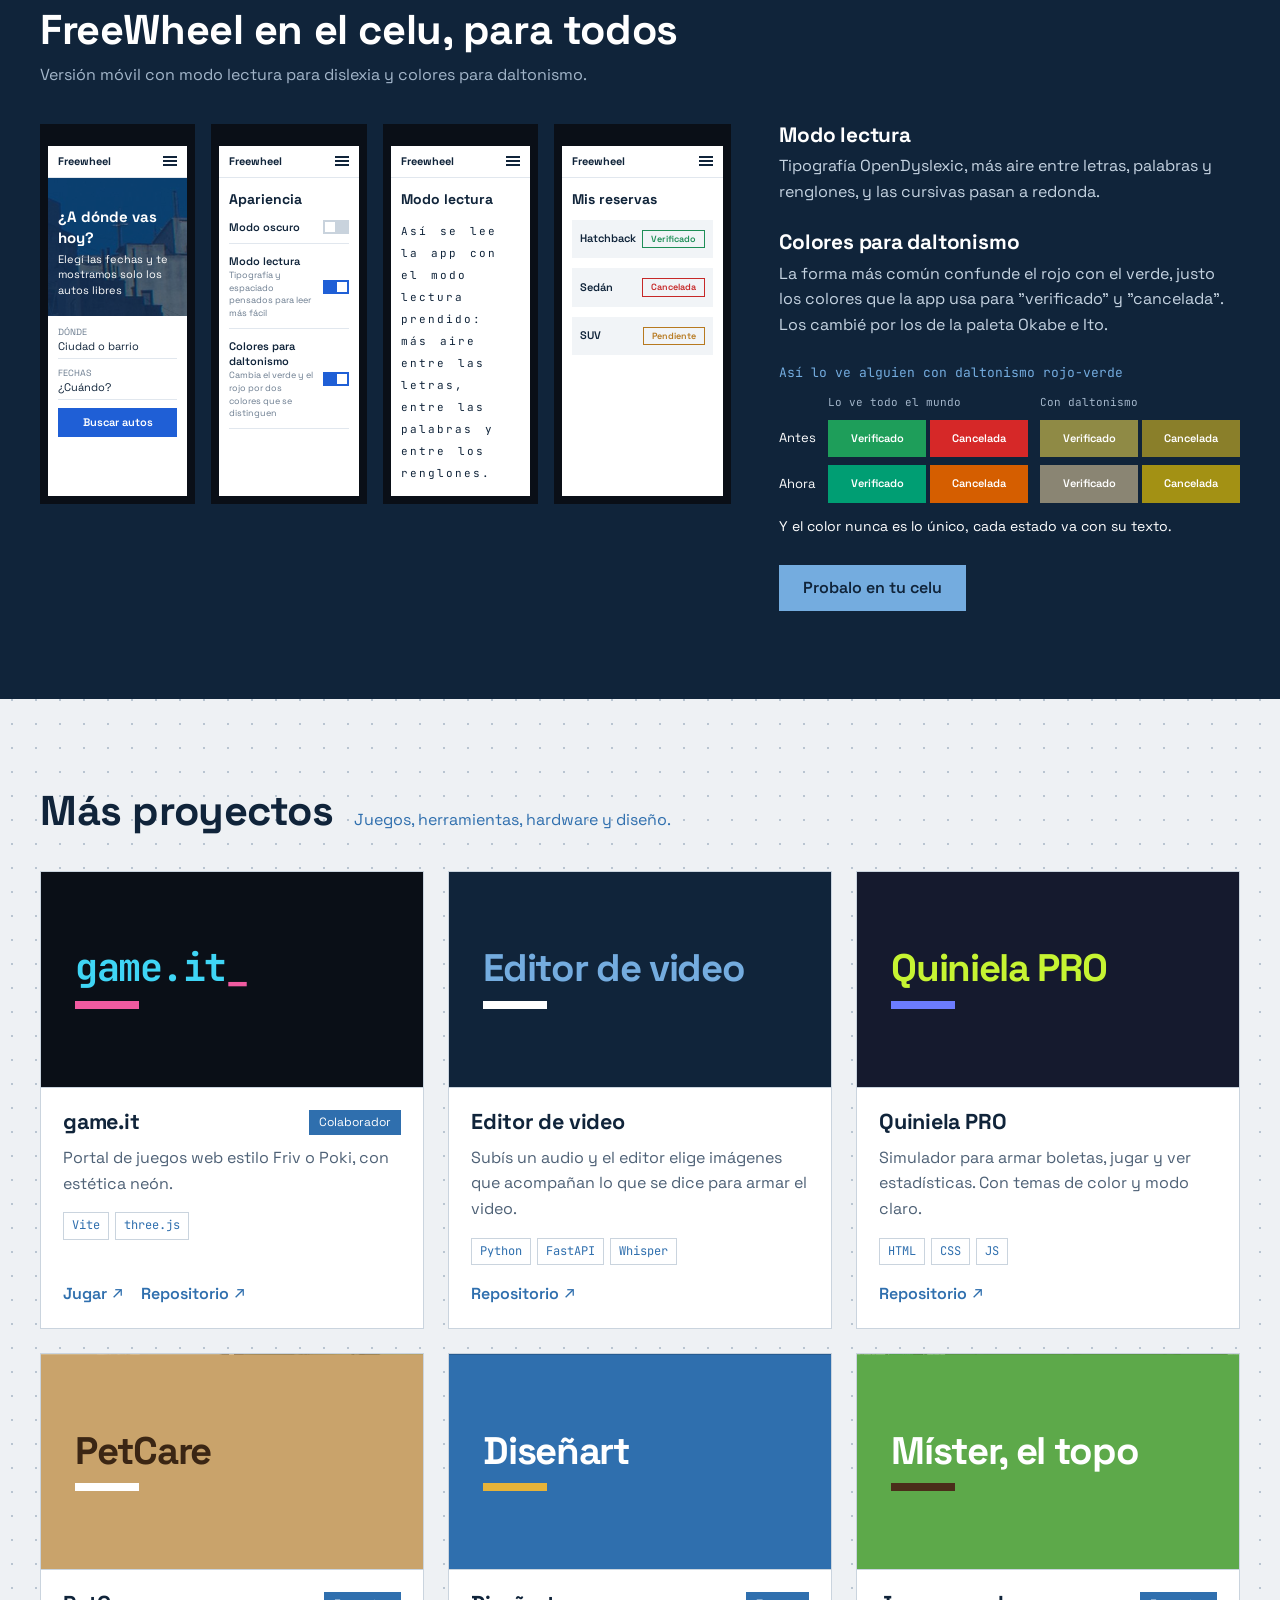
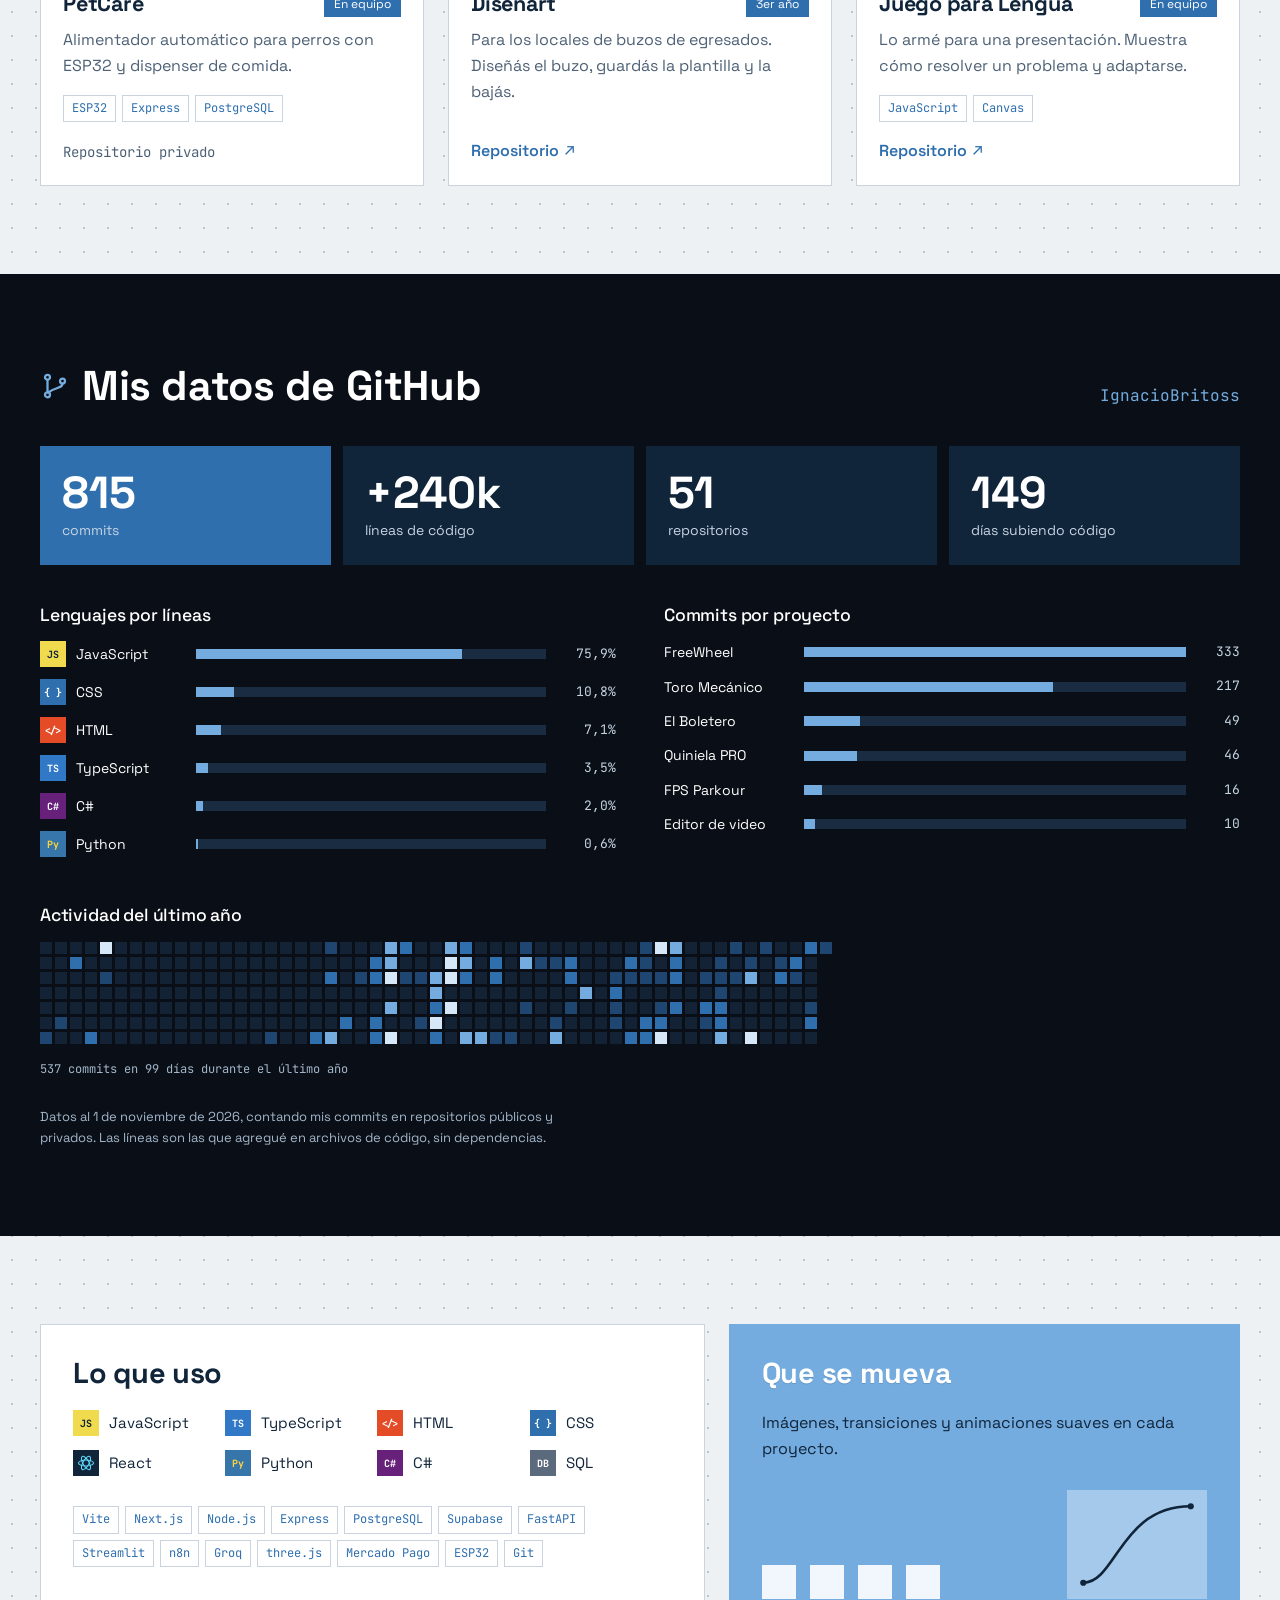
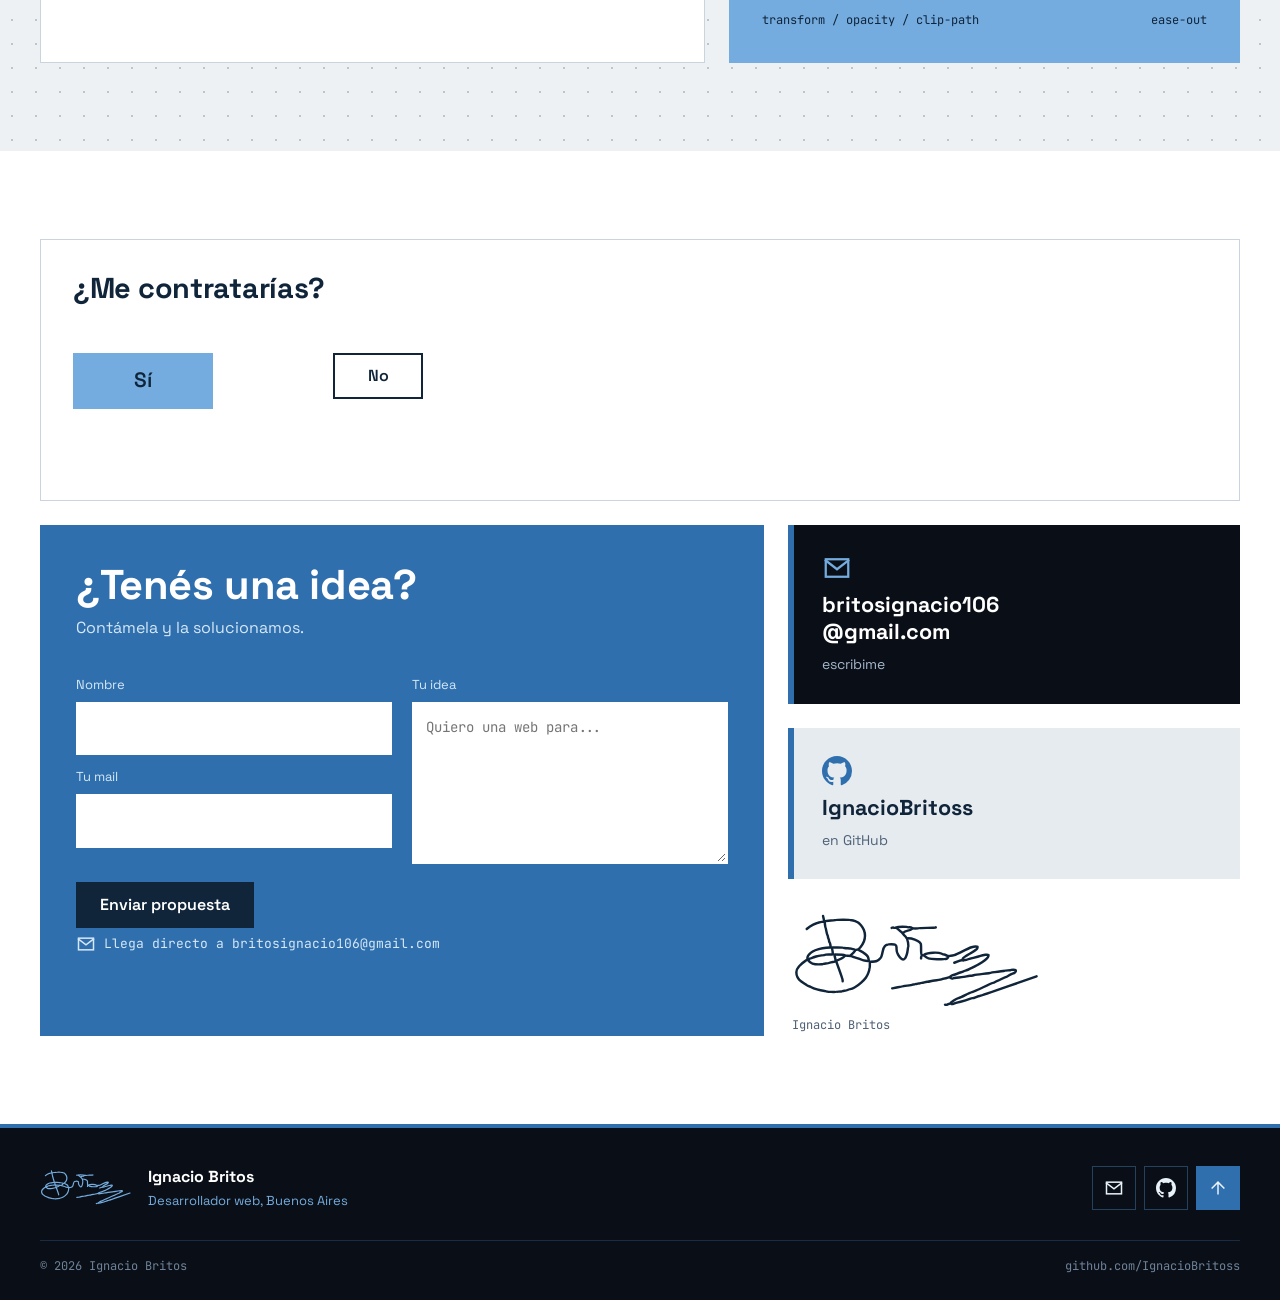
==== commit d0ac8b1d: "Comentarios de la barra de progreso al scrollear, la misma de la landing de FreeWheel" ====
--- a/index.html
+++ b/index.html
@@ -43,6 +43,8 @@
     <div class="loader__bar"><i></i></div>
     <p class="loader__txt mono">cargando proyectos</p>
   </div>
+  <!-- Barra de progreso al scrollear: la línea de arriba que avanza mientras
+       bajás (la misma de la landing de FreeWheel; la mueve main.js) -->
   <div class="progress" aria-hidden="true"><i id="progress"></i></div>
 
   <a class="skip" href="#proyectos">Saltar a los proyectos</a>
--- a/styles.css
+++ b/styles.css
@@ -155,7 +155,10 @@
 @keyframes bar { from { transform: scaleX(0); } to { transform: scaleX(1); } }
 .loader__txt { font-size: 12px; color: #A3B6CA; letter-spacing: .08em; }
 
-/* barra de progreso de lectura */
+/* barra de progreso de lectura (la misma de la landing de FreeWheel):
+   ocupa todo el ancho, fija arriba, y el relleno arranca en scaleX(0).
+   main.js le cambia el scaleX según cuánto bajaste. transform-origin:
+   left hace que crezca desde la izquierda hacia la derecha. */
 .progress { position: fixed; top: 0; left: 0; right: 0; height: 3px; z-index: 60; pointer-events: none; }
 .progress i { display: block; height: 100%; background: var(--sky); transform: scaleX(0); transform-origin: left; }
 
